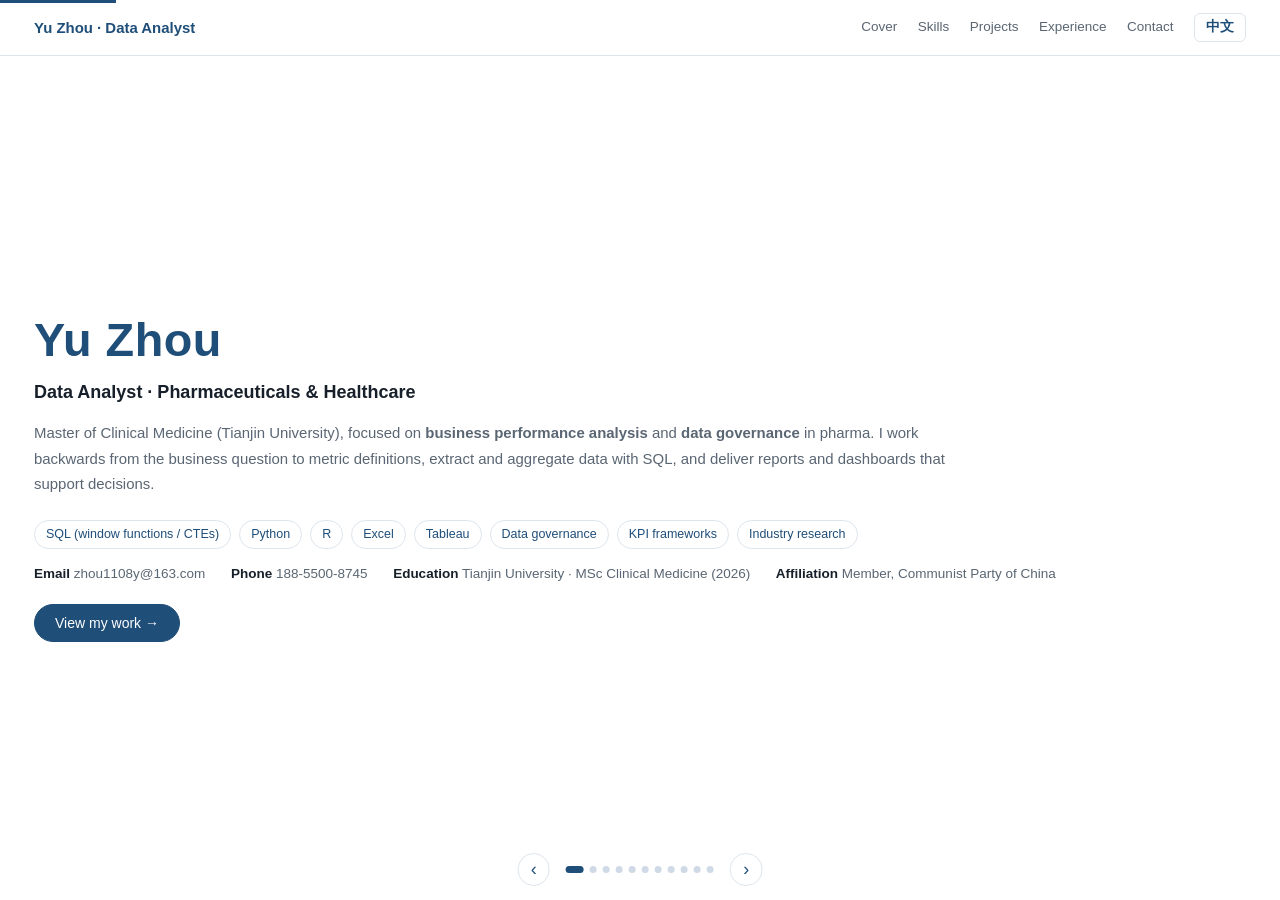
==== en.html @ c06bf833 "Add bilingual data analysis portfolio (deck layout)" ====
<!DOCTYPE html>
<html lang="en">
<head>
<meta charset="utf-8">
<meta name="viewport" content="width=device-width,initial-scale=1">
<title>Yu Zhou · Data Analysis Portfolio</title>
<link rel="alternate" hreflang="zh-CN" href="index.html">
<link rel="alternate" hreflang="en" href="en.html">
<link rel="stylesheet" href="assets/style.css">
</head>
<body>
<nav class="nav"><div class="wrap">
  <span class="nav-name">Yu Zhou · Data Analyst</span>
  <div class="nav-links">
    <a data-go="cover">Cover</a>
    <a data-go="skills">Skills</a>
    <a data-go="projects">Projects</a>
    <a data-go="more">Experience</a>
    <a data-go="contact">Contact</a>
    <a class="lang" href="index.html" title="切换到中文">中文</a>
  </div>
</div></nav>

<main class="deck" id="deck">

  <section class="slide active" id="cover"><div class="inner cover-inner">
    <h1>Yu Zhou</h1>
    <p class="role">Data Analyst · Pharmaceuticals & Healthcare</p>
    <p class="lead">Master of Clinical Medicine (Tianjin University), focused on <b>business performance analysis</b> and <b>data governance</b> in pharma. I work backwards from the business question to metric definitions, extract and aggregate data with SQL, and deliver reports and dashboards that support decisions.</p>
    <div class="tags">
      <span class="tag">SQL (window functions / CTEs)</span>
      <span class="tag">Python</span>
      <span class="tag">R</span>
      <span class="tag">Excel</span>
      <span class="tag">Tableau</span>
      <span class="tag">Data governance</span>
      <span class="tag">KPI frameworks</span>
      <span class="tag">Industry research</span>
    </div>
    <div class="meta">
      <span><b>Email</b> zhou1108y@163.com</span>
      <span><b>Phone</b> 188-5500-8745</span>
      <span><b>Education</b> Tianjin University · MSc Clinical Medicine (2026)</span>
      <span><b>Affiliation</b> Member, Communist Party of China</span>
    </div>
    <button class="cta" data-go="skills">View my work →</button>
  </div></section>

  <section class="slide" id="skills"><div class="inner">
    <h2>Skills & at a glance</h2>
    <p class="sub">Organised as: can handle the data → can get the metrics right → can explain the business</p>
    <div class="kpis">
      <div class="kpi"><div class="num">2<small></small></div><div class="lbl">End-to-end industry projects</div></div>
      <div class="kpi"><div class="num">60<small></small></div><div class="lbl">Company-year records</div></div>
      <div class="kpi"><div class="num">16<small></small></div><div class="lbl">SQL query types</div></div>
      <div class="kpi"><div class="num">16<small></small></div><div class="lbl">Vector charts</div></div>
    </div>
    <div class="grid2">
      <div class="card"><h4>Data Processing & Governance</h4><p>Data dictionary and metric definitions, multi-source integration, cleansing and validation, outlier and missing-value handling, cross-source reconciliation, audit trails.</p></div>
      <div class="card"><h4>Tools & Languages</h4><p>SQL (joins, aggregation, window functions, CTEs), Python, R, Excel (pivot tables, functions, charts), Tableau, SPSS.</p></div>
      <div class="card"><h4>Statistics & Modelling</h4><p>Descriptive statistics, hypothesis testing, logistic and Cox regression, survival analysis, risk stratification; machine learning (Lasso, XGBoost) and model evaluation (AUC, F1, Brier, C-index, NRI).</p></div>
      <div class="card"><h4>Business Analysis</h4><p>KPI framework design, trend / structural / benchmarking / attribution analysis, industry research, report and dashboard delivery.</p></div>
    </div>
  </div></section>

  <section class="slide" id="projects"><div class="inner">
    <h2>Projects</h2>
    <p class="sub">Click a card to open the project (use ← → or arrow keys to navigate)</p>
    <div class="pcard-grid">
      <article class="pcard" data-go="p1">
        <div class="pcard-top"><h3>Business Performance Analysis & Benchmarking of Pharmaceutical Distributors</h3><span class="period">2026 · 5 A-share distributors · FY2020–FY2025</span></div>
        <p class="desc">The industry has entered low growth — is that growth still profitable, and where do company differences come from?</p>
        <ul class="clean">
        <li>30 financial + 143 segment records; cross-source check traced one restatement (2.2% revenue gap)</li>
        <li>Four-dimension metric framework; 8 SQL query types covering trend, structure, benchmarking and attribution</li>
        <li>Correlation of 0.872 confirms that business mix sets the gross-margin ceiling</li>
        </ul>
        <div class="pcard-foot"><span class="tools">SQL · Excel · Python</span><span class="go">Open project →</span></div>
      </article>
      <article class="pcard" data-go="p2">
        <div class="pcard-top"><h3>Expansion Quality & Working-Capital Efficiency of Pharmacy Chains</h3><span class="period">2026 · 5 A-share pharmacy chains · FY2020–FY2025</span></div>
        <p class="desc">Chains expanded through M&A, accumulating goodwill and working-capital pressure — how good is that expansion?</p>
        <ul class="clean">
        <li>35 records including goodwill; all reconciled against a second data source</li>
        <li>8 SQL query types plus four Tableau views forming an operations dashboard</li>
        <li>4 of 5 chains grew revenue without profit; goodwill-to-equity up to 90.57%</li>
        </ul>
        <div class="pcard-foot"><span class="tools">SQL · Tableau</span><span class="go">Open project →</span></div>
      </article>
    </div>
  </div></section>

  <section class="slide" id="p1"><div class="inner">
    <div class="crumb"><span class="badge">Project 1</span><button class="back" data-go="projects">← Back to projects</button></div>
    <h2>Business Performance Analysis & Benchmarking of Pharmaceutical Distributors</h2>
    <p class="period-line">2025–2026 · 5 A-share pharmaceutical distributors · FY2020–FY2025</p>
    <p class="desc">Pharmaceutical distribution has entered a low-growth phase. The project answers two questions: is growth still profitable, and where do the differences between companies come from?</p>
    <div class="two-col">
      <ul class="clean">
        <li><b>Data governance</b>Collected 30 financial and 143 segment records across 5 companies; built a data dictionary to align currency, units and the attributable-profit basis. Cross-source validation flagged one restatement (2.2% revenue gap); traced it to the annual report and applied the comparable basis with an audit trail.</li>
        <li><b>Metric framework</b>Designed a four-dimension framework (growth, profitability, operating efficiency, business mix) and wrote 8 types of SQL analysis using window functions and CTEs.</li>
        <li><b>Analysis</b>Covered trend, structural, peer-benchmarking and attribution analysis, benchmarked against Ministry of Commerce and National Bureau of Statistics industry data.</li>
        <li><b>Delivery</b>7-page analysis report, Excel dashboard (8 native charts, 8 KPI cards) and a 2-page portfolio summary.</li>
      </ul>
      <figure class="hero-fig"><img src="assets/charts/en/p1-fig02.svg" alt="Sample vs industry growth (%)" loading="lazy"><figcaption>Sample vs industry growth (%)<span class="note">Outperformed the industry by 3.0–7.0pp</span></figcaption></figure>
    </div>
    <div class="dl">
        <a href="assets/data/p1_cleaned_data.csv" download>Cleaned dataset (CSV)</a>
        <a href="assets/data/p1_sql_analysis.sql" download>SQL analysis script</a>
    </div>
  </div></section>

  <section class="slide" id="p1-findings"><div class="inner">
    <div class="crumb"><span class="badge">Project 1</span><button class="back" data-go="projects">← Back to projects</button></div>
    <h2>Key findings · Business Performance Analysis & Benchmarking of Pharmaceutical Distributors</h2>
    <div class="two-col">
      <ul class="findings">
        <li><b>Growth without profitability</b>: revenue rose from RMB 404.0bn to 600.8bn (CAGR 8.26%) while net profit CAGR was only 0.97% and gross margin fell 2.46pp.</li>
        <li><b>Cost control was the only offset</b>: the operating expense ratio fell from 7.64% to 6.00%, so profit divergence came from the expense side, not revenue.</li>
        <li><b>Business mix sets the gross-margin ceiling</b>: wholesale 5.8%–7.5% ＜ retail 13%–16% ＜ manufacturing 19%–57%; correlation with high-margin revenue share reached <b>0.872</b>.</li>
        <li><b>Leaders kept outperforming</b>: sample growth exceeded the industry by 3.0–7.0 percentage points for four straight years; CR3 rose from 86.13% to 87.78%.</li>
      </ul>
      <figure class="hero-fig"><img src="assets/charts/en/p1-fig02.svg" alt="Sample vs industry growth (%)" loading="lazy"><figcaption>Sample vs industry growth (%)<span class="note">Outperformed the industry by 3.0–7.0pp</span></figcaption></figure>
    </div>
  </div></section>

  <section class="slide" id="p1-charts"><div class="inner">
    <div class="crumb"><span class="badge">Project 1</span><button class="back" data-go="projects">← Back to projects</button></div>
    <h2>Charts (10 · vector graphics) — click any chart to enlarge</h2>
    <div class="gallery g5">
      <figure class="g-item"><img src="assets/charts/en/p1-fig01.svg" alt="Aggregate revenue (RMB bn)" loading="lazy"><span>Aggregate revenue (RMB bn)</span></figure>
      <figure class="g-item"><img src="assets/charts/en/p1-fig02.svg" alt="Sample vs industry growth (%)" loading="lazy"><span>Sample vs industry growth (%)</span></figure>
      <figure class="g-item"><img src="assets/charts/en/p1-fig03.svg" alt="Gross / net margin & opex ratio (%)" loading="lazy"><span>Gross / net margin & opex ratio (%)</span></figure>
      <figure class="g-item"><img src="assets/charts/en/p1-fig04.svg" alt="Revenue share & CR3 (%)" loading="lazy"><span>Revenue share & CR3 (%)</span></figure>
      <figure class="g-item"><img src="assets/charts/en/p1-fig05.svg" alt="Revenue trend by company" loading="lazy"><span>Revenue trend by company</span></figure>
      <figure class="g-item"><img src="assets/charts/en/p1-fig06.svg" alt="FY2025 profitability benchmarking" loading="lazy"><span>FY2025 profitability benchmarking</span></figure>
      <figure class="g-item"><img src="assets/charts/en/p1-fig07.svg" alt="FY2025 operating efficiency (days)" loading="lazy"><span>FY2025 operating efficiency (days)</span></figure>
      <figure class="g-item"><img src="assets/charts/en/p1-fig08.svg" alt="FY2025 business mix (% of revenue)" loading="lazy"><span>FY2025 business mix (% of revenue)</span></figure>
      <figure class="g-item"><img src="assets/charts/en/p1-fig09.svg" alt="Attribution of net margin change (pp)" loading="lazy"><span>Attribution of net margin change (pp)</span></figure>
      <figure class="g-item"><img src="assets/charts/en/p1-fig10.svg" alt="High-margin share vs gross margin" loading="lazy"><span>High-margin share vs gross margin</span></figure>
    </div>
  </div></section>

  <section class="slide" id="p2"><div class="inner">
    <div class="crumb"><span class="badge">Project 2</span><button class="back" data-go="projects">← Back to projects</button></div>
    <h2>Expansion Quality & Working-Capital Efficiency of Pharmacy Chains</h2>
    <p class="period-line">2025–2026 · 5 A-share pharmacy chains · FY2020–FY2025</p>
    <p class="desc">Pharmacy chains expanded rapidly through M&A, accumulating goodwill and working-capital pressure. SQL builds the metrics, Tableau visualises them.</p>
    <div class="two-col">
      <ul class="clean">
        <li><b>Data governance</b>Collected 35 financial records including goodwill; aligned units and definitions, then validated. All 35 records reconciled against a second data source with no discrepancies.</li>
        <li><b>SQL analysis</b>Dimension + fact tables with a metric view; 8 query types using window functions (LAG, RANK, MAX OVER) and CTEs, covering growth quality, M&A risk, working-capital efficiency and a composite risk score.</li>
        <li><b>Tableau</b>Built four views — growth vs profitability divergence, goodwill risk, working-capital efficiency and expense structure — into an interactive dashboard.</li>
      </ul>
      <figure class="hero-fig"><img src="assets/charts/en/p2-fig03.svg" alt="Revenue CAGR vs net profit CAGR (%)" loading="lazy"><figcaption>Revenue CAGR vs net profit CAGR (%)<span class="note">4 of 5 chains grew revenue without profit</span></figcaption></figure>
    </div>
    <div class="dl">
        <a href="assets/data/p2_cleaned_data.csv" download>Cleaned dataset (CSV)</a>
        <a href="assets/data/p2_sql_analysis.sql" download>SQL analysis script</a>
        <a href="assets/data/p2_tableau_build_guide.md" download>Tableau build guide</a>
    </div>
  </div></section>

  <section class="slide" id="p2-findings"><div class="inner">
    <div class="crumb"><span class="badge">Project 2</span><button class="back" data-go="projects">← Back to projects</button></div>
    <h2>Key findings · Expansion Quality & Working-Capital Efficiency of Pharmacy Chains</h2>
    <div class="two-col">
      <ul class="findings">
        <li><b>Expansion diverged from profitability</b>: 4 of 5 chains grew revenue without profit (Yixintang −19.75%, Jianzhijia −10.03%, Laobaixing −9.26%).</li>
        <li><b>Goodwill risk varied widely</b>: goodwill-to-equity ranged from 26.85% (Yixintang) to <b>90.57% (Jianzhijia)</b> and 85.89% (Laobaixing).</li>
        <li><b>Working capital was heavy</b>: inventory plus receivable days totalled 99–196 days in FY2025, highest at Jianzhijia (195.6 days).</li>
        <li><b>Yifeng Pharmacy was the only chain to grow both revenue and profit</b>: revenue CAGR 13.20%, net profit CAGR 16.92%, net margin 6.87%, ROE 15.01%.</li>
        <li><b>Growth decelerated sharply</b>: sample growth fell from 27.59% in 2022 to 0.23% in 2025.</li>
      </ul>
      <figure class="hero-fig"><img src="assets/charts/en/p2-fig03.svg" alt="Revenue CAGR vs net profit CAGR (%)" loading="lazy"><figcaption>Revenue CAGR vs net profit CAGR (%)<span class="note">4 of 5 chains grew revenue without profit</span></figcaption></figure>
    </div>
  </div></section>

  <section class="slide" id="p2-charts"><div class="inner">
    <div class="crumb"><span class="badge">Project 2</span><button class="back" data-go="projects">← Back to projects</button></div>
    <h2>Charts (6 · vector graphics) — click any chart to enlarge</h2>
    <div class="gallery g3">
      <figure class="g-item"><img src="assets/charts/en/p2-fig01.svg" alt="Aggregate revenue (RMB bn)" loading="lazy"><span>Aggregate revenue (RMB bn)</span></figure>
      <figure class="g-item"><img src="assets/charts/en/p2-fig02.svg" alt="Sample revenue growth (%)" loading="lazy"><span>Sample revenue growth (%)</span></figure>
      <figure class="g-item"><img src="assets/charts/en/p2-fig03.svg" alt="Revenue CAGR vs net profit CAGR (%)" loading="lazy"><span>Revenue CAGR vs net profit CAGR (%)</span></figure>
      <figure class="g-item"><img src="assets/charts/en/p2-fig04.svg" alt="Goodwill to equity (%)" loading="lazy"><span>Goodwill to equity (%)</span></figure>
      <figure class="g-item"><img src="assets/charts/en/p2-fig05.svg" alt="Working-capital days" loading="lazy"><span>Working-capital days</span></figure>
      <figure class="g-item"><img src="assets/charts/en/p2-fig06.svg" alt="Gross margin / SG&A / net margin (%)" loading="lazy"><span>Gross margin / SG&A / net margin (%)</span></figure>
    </div>
  </div></section>

  <section class="slide" id="more"><div class="inner">
    <h2>Other Experience</h2>
    <p class="sub">Data governance and modelling in clinical settings, complementing the industry projects</p>
    <div class="grid2">
      <div class="card"><h4>Multimodal Clinical Data Governance</h4><p>Standardised collection definitions and field specifications across demographics, laboratory and imaging data; built a standardised, reusable database; collected 2,000+ patient records and maintained 1,500+ follow-up records.</p></div>
      <div class="card"><h4>Disease Risk Prediction & Visualisation</h4><p>Integrated 840 multi-source records; used Lasso-logistic regression for feature selection and compared four models; selected XGBoost (AUC 0.854) and built an online prediction system with R Shiny.</p></div>
      <div class="card"><h4>Cohort-Based Risk Warning Analysis</h4><p>Processed 1,688 multi-source records and built an analysis ledger; constructed an insulin-resistance metric and applied Cox regression and survival analysis for risk stratification; C-index improved from 0.611 to 0.646 with an NRI of 18.4%.</p></div>
      <div class="card"><h4>Small-Diameter Vascular Graft Development (Project Lead)</h4><p>Led the research team through project application, feasibility analysis and technical proposals; coordinated task allocation and R&D progress; consolidated data and wrote the closing report.</p></div>
    </div>
  </div></section>

  <section class="slide" id="contact"><div class="inner contact-inner">
    <h2>Contact</h2>
    <p class="sub">Happy to discuss data analysis roles and share the data-sourcing and governance details</p>
    <p class="contact-line">Email: <a href="mailto:zhou1108y@163.com">zhou1108y@163.com</a>　|　Phone: 188-5500-8745</p>
    <div class="dl dl-center"><a href="assets/resume_yu_zhou.pdf" download>Download resume (PDF)</a></div>
    <p class="src">Sources: public annual reports (Sina Finance API, reconciled against Eastmoney), Eastmoney segment data, Ministry of Commerce Statistical Analysis Report on the Pharmaceutical Distribution Industry, National Bureau of Statistics. Industry data through FY2024.</p>
  </div></section>

</main>

<div class="ctrl">
  <button id="prev" aria-label="prev">‹</button>
  <div class="dots" id="dots"></div>
  <button id="next" aria-label="next">›</button>
</div>
<div class="progress"><div id="bar"></div></div>

<div id="lightbox"><img src="" alt=""><div class="cap"></div></div>

<script>
(function(){
  var slides = Array.prototype.slice.call(document.querySelectorAll('.slide'));
  var idx = 0, dots = document.getElementById('dots'), bar = document.getElementById('bar');
  slides.forEach(function(s, i){
    var b = document.createElement('button');
    b.className = 'dot'; b.setAttribute('aria-label', s.id);
    b.addEventListener('click', function(){ go(i); });
    dots.appendChild(b);
  });
  var dotEls = Array.prototype.slice.call(dots.children);
  function go(n){
    n = Math.max(0, Math.min(slides.length - 1, n));
    slides[idx].classList.remove('active');
    idx = n;
    slides[idx].classList.add('active');
    dotEls.forEach(function(d, i){ d.classList.toggle('on', i === idx); });
    bar.style.width = ((idx + 1) / slides.length * 100) + '%';
    if (history.replaceState) history.replaceState(null, '', '#' + slides[idx].id);
  }
  document.getElementById('prev').addEventListener('click', function(){ go(idx - 1); });
  document.getElementById('next').addEventListener('click', function(){ go(idx + 1); });
  document.addEventListener('keydown', function(e){
    if (e.key === 'ArrowRight' || e.key === 'PageDown' || e.key === ' ') { e.preventDefault(); go(idx + 1); }
    if (e.key === 'ArrowLeft' || e.key === 'PageUp') { e.preventDefault(); go(idx - 1); }
    if (e.key === 'Home') go(0);
    if (e.key === 'End') go(slides.length - 1);
    if (e.key === 'Escape') document.getElementById('lightbox').classList.remove('open');
  });
  document.querySelectorAll('[data-go]').forEach(function(el){
    el.addEventListener('click', function(){
      var id = el.getAttribute('data-go');
      var k = slides.map(function(s){ return s.id; }).indexOf(id);
      if (k >= 0) go(k);
    });
  });
  var lb = document.getElementById('lightbox'), lbImg = lb.querySelector('img'), lbCap = lb.querySelector('.cap');
  document.querySelectorAll('.g-item img, .hero-fig img').forEach(function(img){
    img.addEventListener('click', function(){
      lbImg.src = img.src;
      var cap = img.parentElement.querySelector('span, figcaption');
      lbCap.textContent = cap ? cap.textContent : '';
      lb.classList.add('open');
    });
  });
  lb.addEventListener('click', function(){ lb.classList.remove('open'); });
  function fromHash(){ return slides.map(function(s){ return s.id; }).indexOf((location.hash || '').replace('#','')); }
  // 支持深链：直接打开 #p2 / #contact 也能定位
  var start = fromHash();
  go(start > 0 ? start : 0);
  // hash 变化时（含页面内切换、手工改地址栏、浏览器前进后退）同步翻页
  window.addEventListener('hashchange', function(){
    var k = fromHash();
    if (k >= 0 && k !== idx) go(k);
  });
  window.addEventListener('popstate', function(){
    var k = fromHash();
    if (k >= 0 && k !== idx) go(k);
  });
})();
</script>
</body>
</html>
---- assets/style.css ----
/* ===== 整页翻页式作品集 ===== */
:root{
  --ink:#17202A; --muted:#5A6673; --accent:#1F4E79; --accent2:#2E75B6;
  --line:#DCE4EC; --soft:#F5F8FB; --radius:10px; --navh:56px;
  --pad:clamp(18px,3.2vh,40px);
}
*{box-sizing:border-box}
html,body{height:100%;margin:0;overflow:hidden}
body{background:#fff;color:var(--ink);
  font-family:-apple-system,BlinkMacSystemFont,"Segoe UI","Microsoft YaHei","PingFang SC","Hiragino Sans GB",sans-serif;
  font-size:clamp(12.5px,1.66vh,15px);line-height:1.7;-webkit-font-smoothing:antialiased}
a{color:var(--accent);text-decoration:none}
a:hover{text-decoration:underline}
button{font-family:inherit}

/* 顶栏 */
.nav{position:fixed;top:0;left:0;right:0;height:var(--navh);z-index:60;
  background:rgba(255,255,255,.95);backdrop-filter:saturate(180%) blur(10px);border-bottom:1px solid var(--line)}
.nav .wrap{max-width:1320px;margin:0 auto;padding:0 clamp(16px,3vw,34px);height:100%;
  display:flex;align-items:center;justify-content:space-between}
.nav-name{font-weight:700;color:var(--accent)}
.nav-links{display:flex;align-items:center;gap:clamp(10px,1.6vw,22px);font-size:clamp(12px,1.5vh,14px)}
.nav-links a{color:var(--muted);cursor:pointer}
.nav-links a:hover{color:var(--accent)}
.nav-links a.lang{border:1px solid var(--line);border-radius:6px;padding:3px 11px;color:var(--accent);font-weight:600;line-height:1.5}
.nav-links a.lang:hover{border-color:var(--accent);background:var(--soft);text-decoration:none}

/* 舞台 */
.deck{position:fixed;top:var(--navh);left:0;right:0;bottom:0}
.slide{position:absolute;inset:0;opacity:0;pointer-events:none;transform:translateX(26px);
  transition:opacity .32s ease,transform .32s ease}
.slide.active{opacity:1;pointer-events:auto;transform:none}
.inner{height:100%;max-width:1320px;margin:0 auto;padding:var(--pad) clamp(16px,3vw,34px);
  display:flex;flex-direction:column;min-height:0}
@media (max-height:640px){.inner{overflow-y:auto}}

/* 文字层级 */
h1{margin:0 0 .2em;font-size:clamp(30px,5.2vh,50px);line-height:1.15;color:var(--accent);letter-spacing:.01em}
h2{margin:0 0 .3em;font-size:clamp(17px,2.5vh,25px);line-height:1.3;color:var(--accent)}
h3{margin:0;font-size:clamp(14px,1.9vh,17px)}
h4{margin:0 0 .35em;font-size:clamp(13px,1.7vh,15px);color:var(--accent)}
p{margin:0 0 .6em}
.role{font-weight:600;font-size:clamp(14px,2vh,18px);margin:0 0 .7em}
.lead{color:var(--muted);max-width:880px}
.sub{color:var(--muted);margin:0 0 clamp(10px,1.8vh,20px)}
.desc{color:var(--muted)}
.period,.period-line{color:var(--muted);font-size:clamp(11.5px,1.5vh,13px)}
.period-line{margin:-.3em 0 .7em}
.tags{display:flex;flex-wrap:wrap;gap:8px;margin:clamp(8px,1.6vh,18px) 0}
.tag{font-size:clamp(11px,1.4vh,12.5px);padding:3px 11px;border:1px solid var(--line);border-radius:999px;color:var(--accent);background:#fff}
.meta{display:flex;flex-wrap:wrap;gap:clamp(10px,2vw,26px);color:var(--muted);font-size:clamp(11.5px,1.5vh,13.5px)}
.meta b{color:var(--ink)}
.src{color:#8A8A8A;font-size:clamp(10.5px,1.35vh,12px);margin-top:auto}
.note{display:block;color:#8A8A8A;margin-top:2px}

/* 封面 */
.cover-inner{justify-content:center}
.cta{align-self:flex-start;margin-top:clamp(10px,2vh,22px);padding:10px 20px;border:1px solid var(--accent);
  border-radius:999px;background:var(--accent);color:#fff;font-size:clamp(12.5px,1.6vh,14px);cursor:pointer}
.cta:hover{background:var(--accent2);border-color:var(--accent2)}

/* KPI */
.kpis{display:grid;grid-template-columns:repeat(4,1fr);gap:clamp(8px,1.4vw,16px);margin-bottom:clamp(10px,2vh,22px)}
.kpi{background:var(--soft);border:1px solid var(--line);border-radius:var(--radius);padding:clamp(8px,1.6vh,16px);text-align:center}
.kpi .num{font-size:clamp(19px,3vh,27px);font-weight:700;color:var(--accent);line-height:1.15}
.kpi .num small{font-size:.55em;margin-left:1px}
.kpi .lbl{font-size:clamp(10.5px,1.4vh,12.5px);color:var(--muted)}

/* 卡片网格 */
.grid2{display:grid;grid-template-columns:1fr 1fr;gap:clamp(9px,1.5vw,16px);min-height:0;flex:1;align-content:start}
.card{background:#fff;border:1px solid var(--line);border-radius:var(--radius);padding:clamp(10px,1.7vh,17px)}
.card p{margin:0;color:var(--muted);font-size:clamp(11.5px,1.5vh,14px)}

/* 项目卡片 */
.pcard-grid{flex:1;min-height:0;display:grid;grid-template-columns:1fr 1fr;gap:clamp(12px,2vw,22px)}
.pcard{display:flex;flex-direction:column;background:#fff;border:1px solid var(--line);border-radius:12px;
  padding:clamp(14px,2.2vh,24px);cursor:pointer;transition:.2s;min-height:0}
.pcard:hover{border-color:var(--accent2);box-shadow:0 6px 20px rgba(31,78,121,.10);transform:translateY(-2px)}
.pcard .desc{margin:.5em 0 .6em;font-size:clamp(11.5px,1.5vh,14px)}
.pcard-foot{margin-top:auto;padding-top:clamp(8px,1.4vh,14px);border-top:1px solid var(--line);
  display:flex;justify-content:space-between;align-items:center;font-size:clamp(11px,1.4vh,13px)}
.pcard-foot .tools{color:var(--muted)}
.pcard-foot .go{color:var(--accent);font-weight:600}

/* 项目详情 */
.crumb{display:flex;align-items:center;gap:12px;margin-bottom:.5em}
.badge{background:var(--soft);border:1px solid var(--line);border-radius:6px;padding:2px 9px;
  font-size:clamp(10.5px,1.4vh,12px);color:var(--accent);font-weight:600}
.back{margin-left:auto;border:1px solid var(--line);background:#fff;border-radius:6px;padding:4px 11px;
  font-size:clamp(10.5px,1.4vh,12.5px);color:var(--accent);cursor:pointer}
.back:hover{border-color:var(--accent2);background:var(--soft)}
.two-col{flex:1;min-height:0;display:grid;grid-template-columns:1.1fr .9fr;gap:clamp(12px,2vw,24px)}
.two-col>ul{overflow:auto;padding-left:18px;margin:0}
ul.clean{margin:0;padding-left:18px;font-size:clamp(11.5px,1.5vh,14px)}
ul.clean li{margin:.35em 0}
.findings{list-style:none;padding:0;margin:0}
.findings li{position:relative;padding:clamp(5px,1vh,10px) 0 clamp(5px,1vh,10px) 15px;
  border-bottom:1px dashed var(--line);font-size:clamp(11.5px,1.5vh,14.5px)}
.findings li:last-child{border-bottom:none}
.findings li:before{content:"";position:absolute;left:0;top:1.15em;width:6px;height:6px;border-radius:50%;background:var(--accent2)}
.findings b{color:var(--accent)}
.hero-fig{margin:0;display:flex;flex-direction:column;min-height:0;border:1px solid var(--line);
  border-radius:10px;overflow:hidden;background:#fff}
.hero-fig img{width:100%;flex:1;min-height:0;object-fit:contain;cursor:zoom-in;background:#fff}
.hero-fig figcaption{font-size:clamp(10.5px,1.4vh,12.5px);color:var(--muted);padding:7px 11px;border-top:1px solid var(--line)}
.dl{display:flex;flex-wrap:wrap;gap:9px;margin-top:clamp(8px,1.5vh,16px)}
.dl a{font-size:clamp(11px,1.4vh,13px);border:1px solid var(--line);border-radius:8px;
  padding:6px 12px;color:var(--accent);background:var(--soft)}
.dl a:hover{border-color:var(--accent2);text-decoration:none}
.dl-center{justify-content:center}

/* 图表画廊 */
.gallery{flex:1;min-height:0;display:grid;gap:clamp(7px,1vw,12px);margin-top:clamp(6px,1.2vh,14px)}
.gallery.g5{grid-template-columns:repeat(5,1fr);grid-template-rows:repeat(2,1fr)}
.gallery.g3{grid-template-columns:repeat(3,1fr);grid-template-rows:repeat(2,1fr)}
.g-item{display:flex;flex-direction:column;min-height:0;margin:0;background:#fff;
  border:1px solid var(--line);border-radius:8px;overflow:hidden;transition:.18s}
.g-item:hover{border-color:var(--accent2);box-shadow:0 4px 14px rgba(31,78,121,.10)}
.g-item img{width:100%;flex:1;min-height:0;object-fit:contain;cursor:zoom-in;display:block}
.g-item span{font-size:clamp(9.5px,1.25vh,11.5px);color:var(--muted);padding:3px 7px;
  border-top:1px solid var(--line);white-space:nowrap;overflow:hidden;text-overflow:ellipsis}

/* 联系页 */
.contact-inner{justify-content:center;align-items:flex-start}
.contact-line{font-size:clamp(13px,1.8vh,16px)}

/* 控制条 */
.ctrl{position:fixed;left:50%;transform:translateX(-50%);bottom:clamp(8px,1.6vh,16px);z-index:70;
  display:flex;align-items:center;gap:clamp(8px,1.4vw,16px)}
.ctrl button{width:clamp(28px,3.6vh,36px);height:clamp(28px,3.6vh,36px);border-radius:50%;
  border:1px solid var(--line);background:#fff;color:var(--accent);font-size:18px;line-height:1;
  cursor:pointer;display:flex;align-items:center;justify-content:center}
.ctrl button:hover{border-color:var(--accent2);background:var(--soft)}
.dots{display:flex;gap:6px;align-items:center}
.ctrl .dot{width:7px;height:7px;min-width:7px;border:none;border-radius:50%;background:#CFDAE6;
  cursor:pointer;padding:0;font-size:0;line-height:0}
.ctrl .dot.on{background:var(--accent);width:18px;min-width:18px;border-radius:4px}
@media (max-width:620px){
  .ctrl{gap:6px;bottom:10px}
  .dots{gap:4px}
  .ctrl .dot{width:6px;height:6px;min-width:6px}
  .ctrl .dot.on{width:14px;min-width:14px}
  .ctrl button{width:28px;height:28px;min-width:28px;font-size:16px}
}
.progress{position:fixed;top:0;left:0;right:0;height:3px;z-index:80}
#bar{height:100%;width:0;background:var(--accent);transition:width .3s}

/* 灯箱 */
#lightbox{position:fixed;inset:0;background:rgba(15,22,30,.92);display:none;align-items:center;
  justify-content:center;z-index:100;padding:26px}
#lightbox.open{display:flex}
#lightbox img{max-width:95vw;max-height:86vh;background:#fff;border-radius:8px}
#lightbox .cap{position:absolute;bottom:16px;left:0;right:0;text-align:center;color:#fff;font-size:13px}

/* 英文排版 */
html[lang="en"] .lead{max-width:920px}
html[lang="en"] .pcard h3{font-size:clamp(13.5px,1.75vh,16px)}
html[lang="en"] .findings li,html[lang="en"] ul.clean li{font-size:clamp(11px,1.42vh,13.5px)}

/* 窄屏 / 矮屏回退：允许页内滚动，避免内容被裁 */
@media (max-width:900px){
  .pcard-grid,.two-col,.grid2,.gallery.g5,.gallery.g3{grid-template-columns:1fr;grid-template-rows:none}
  .gallery{grid-template-columns:repeat(2,1fr);grid-template-rows:none}
  .inner{overflow-y:auto}
  .nav-links a[data-go]:not(.lang){display:none}
}
@media (max-height:620px){
  .gallery.g5{grid-template-columns:repeat(3,1fr);grid-template-rows:none}
  .inner{overflow-y:auto}
}
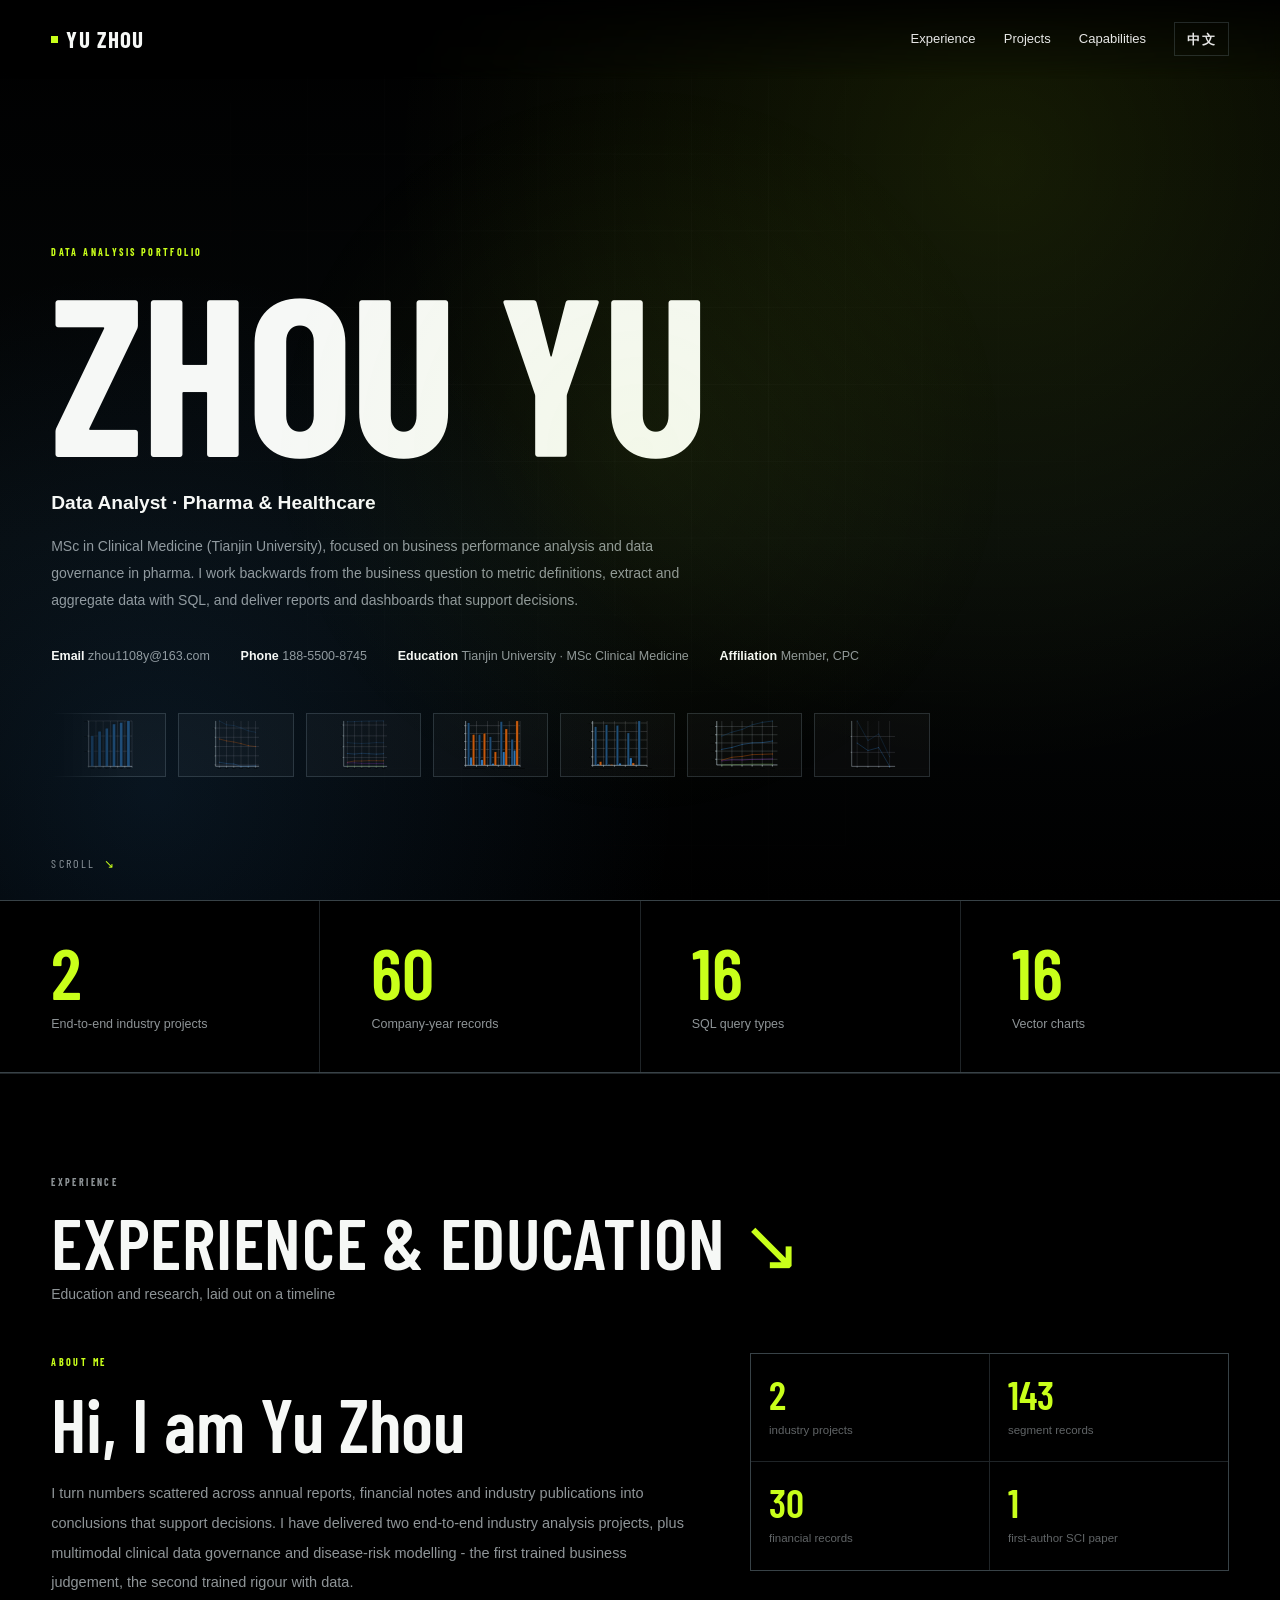
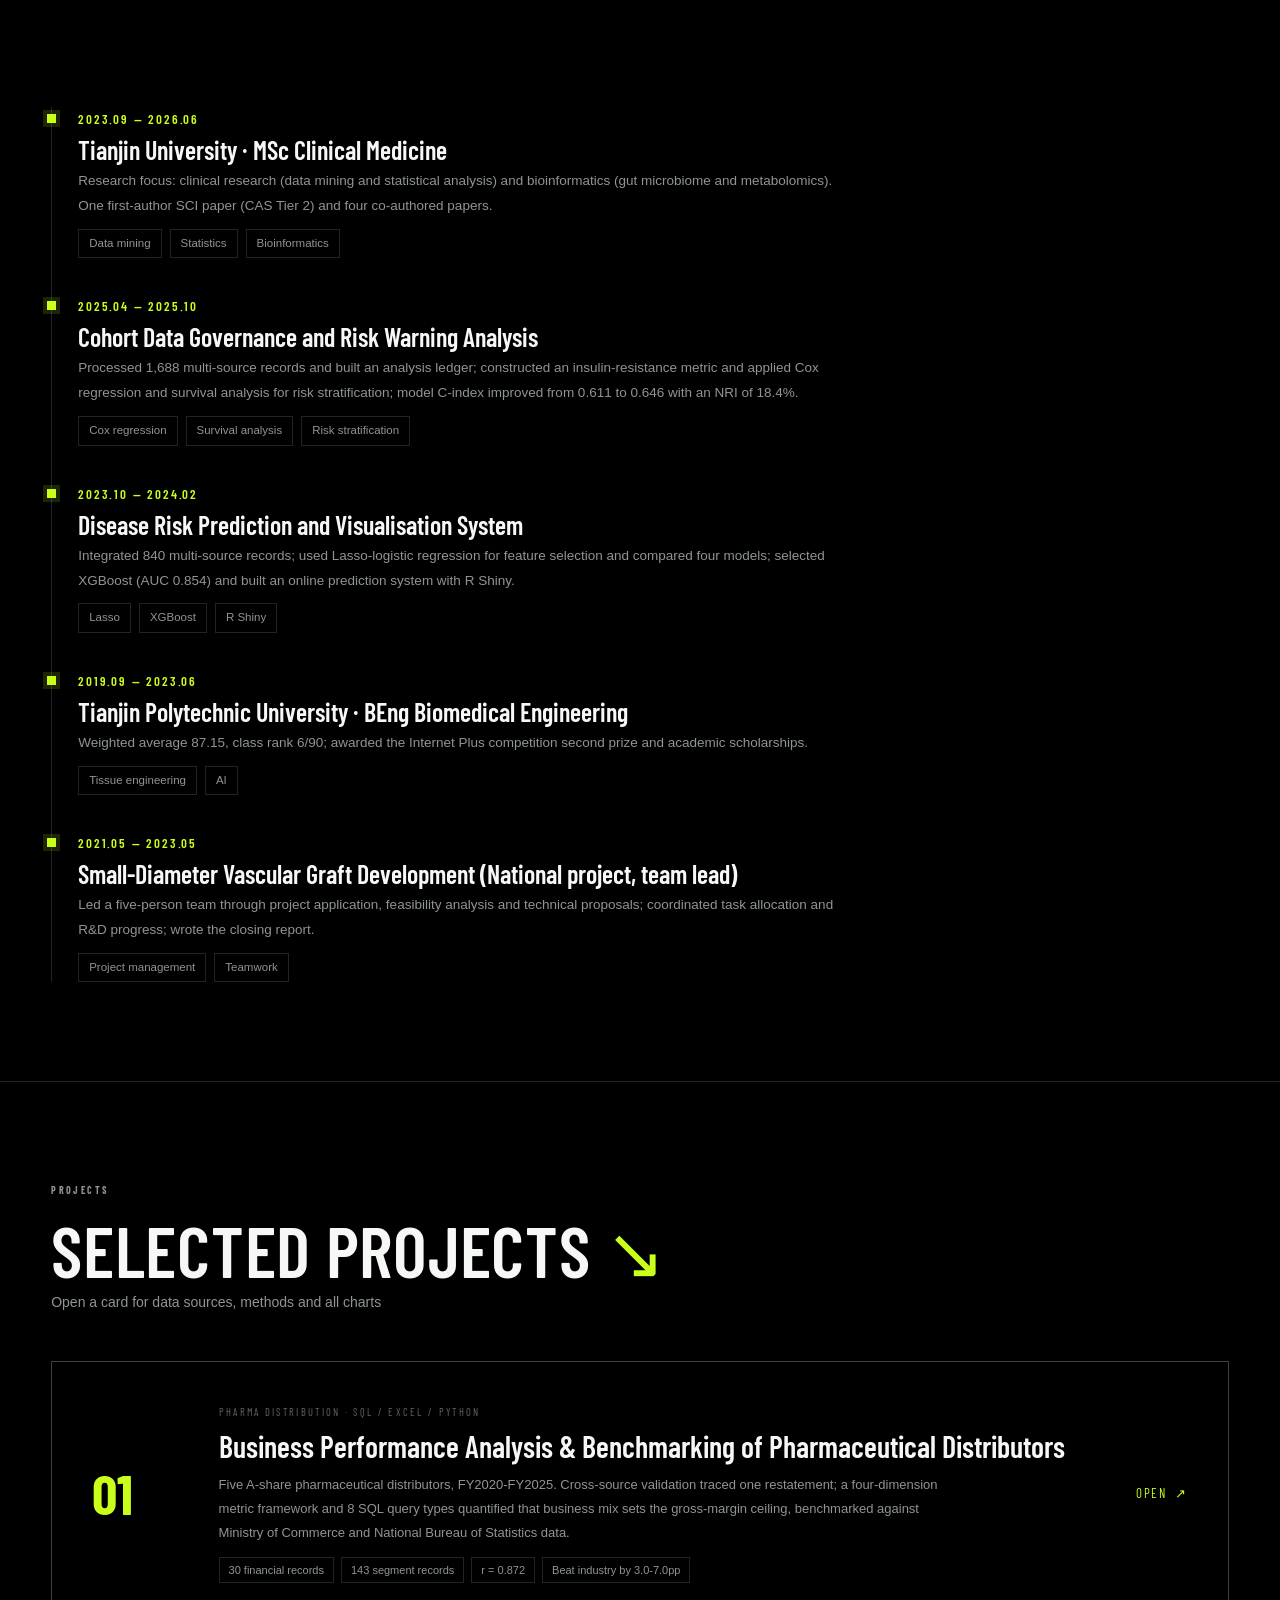
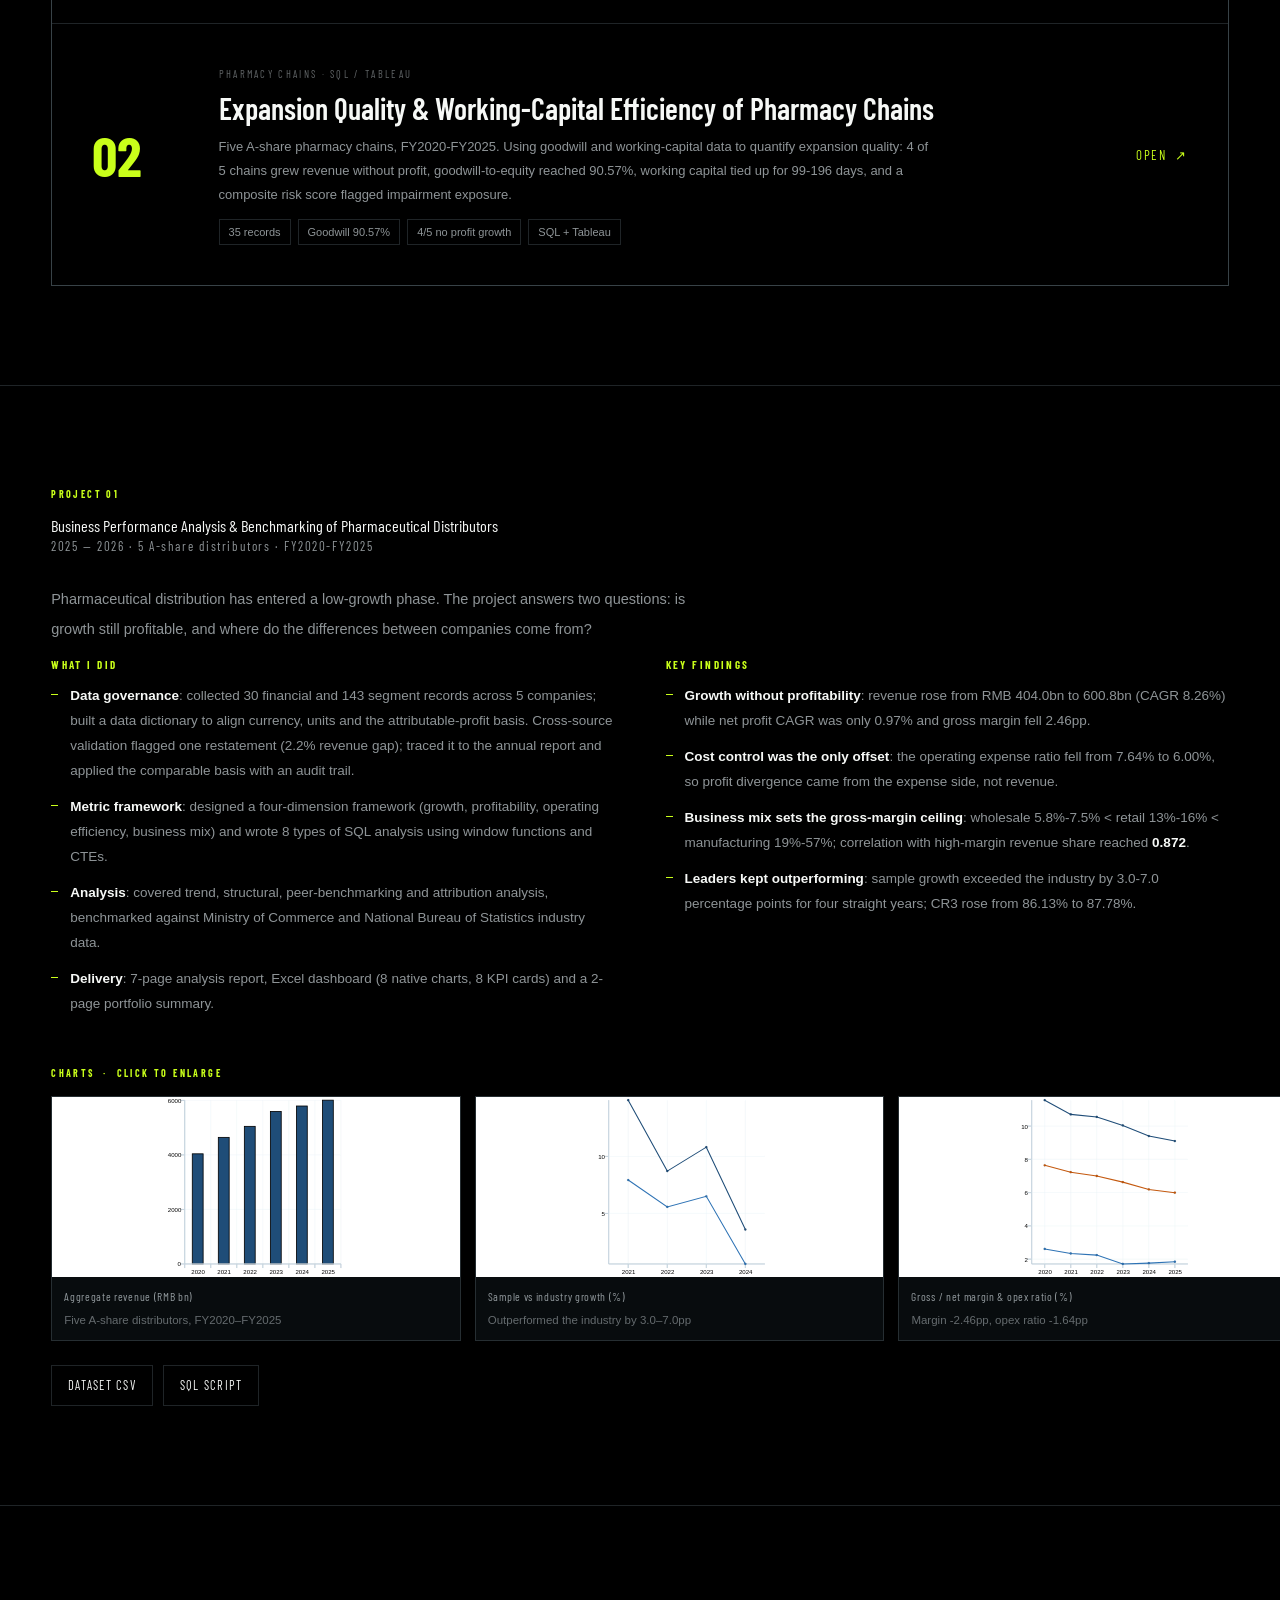
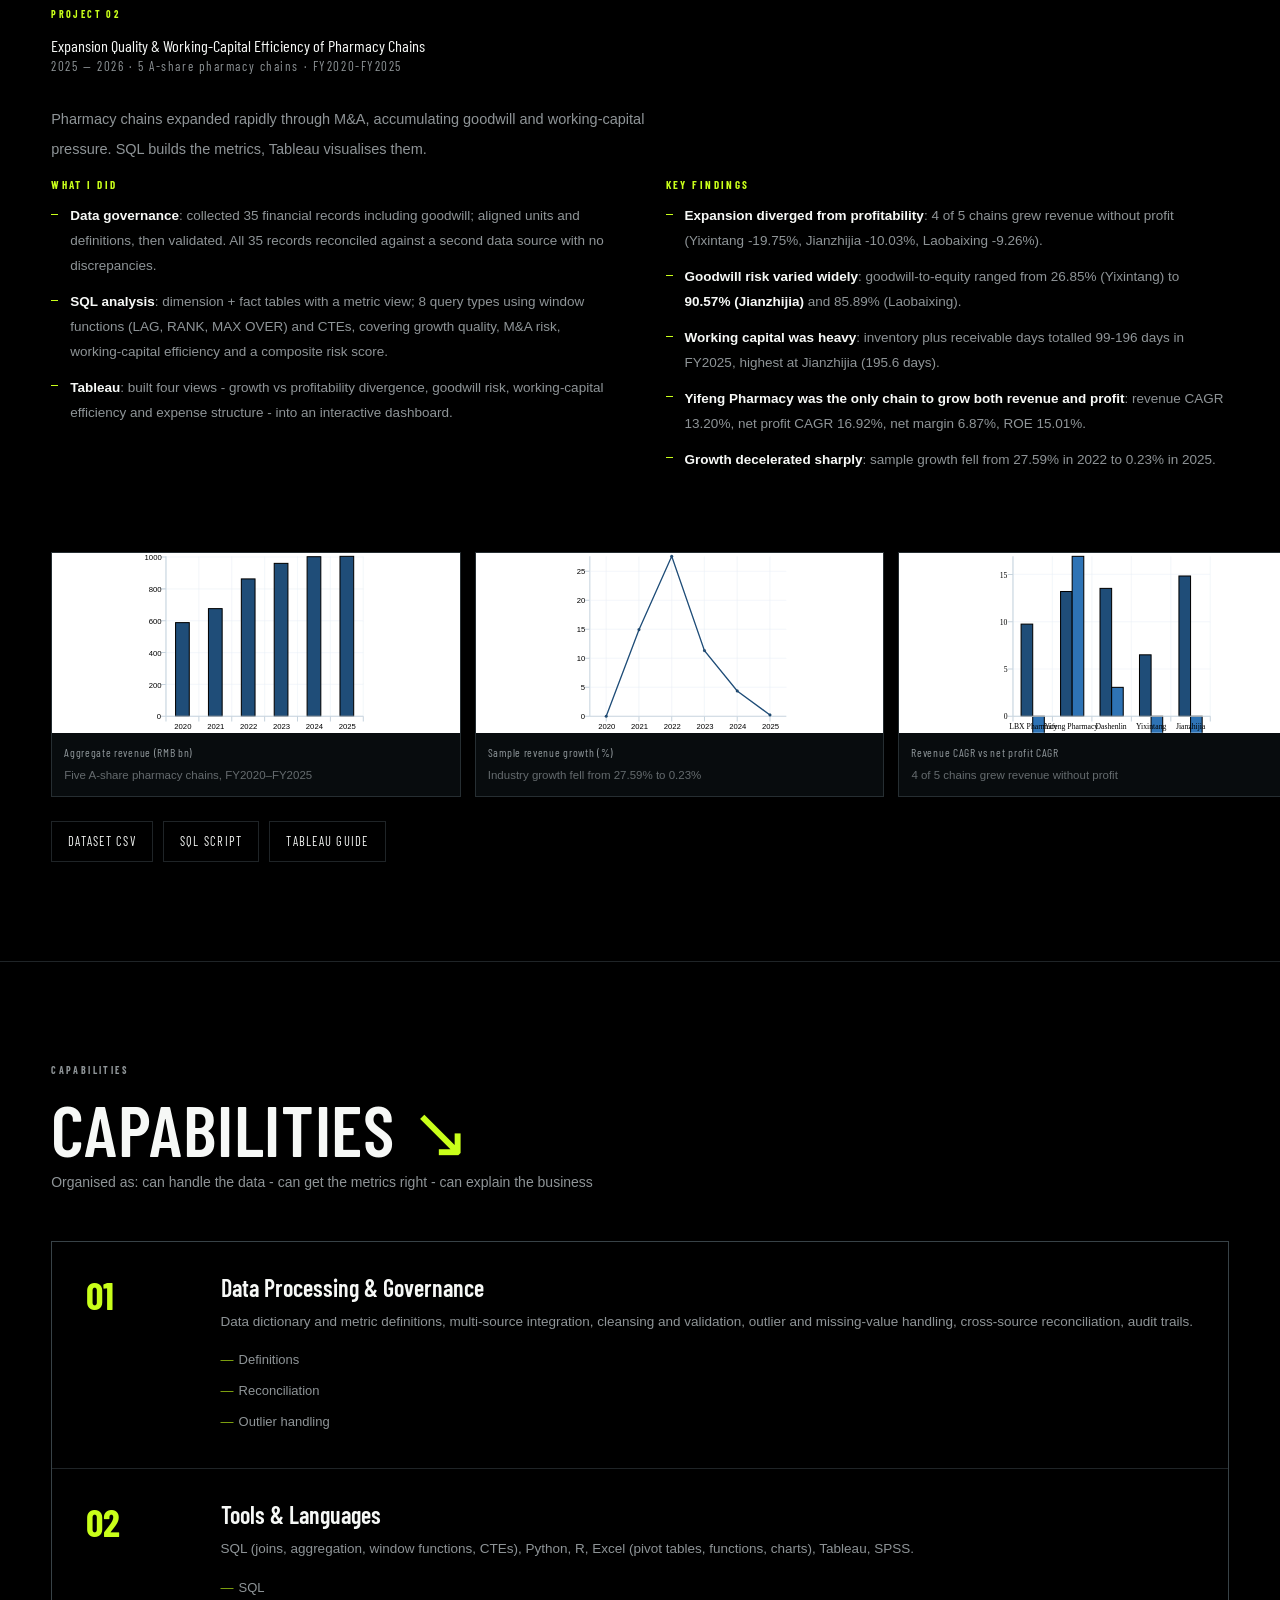
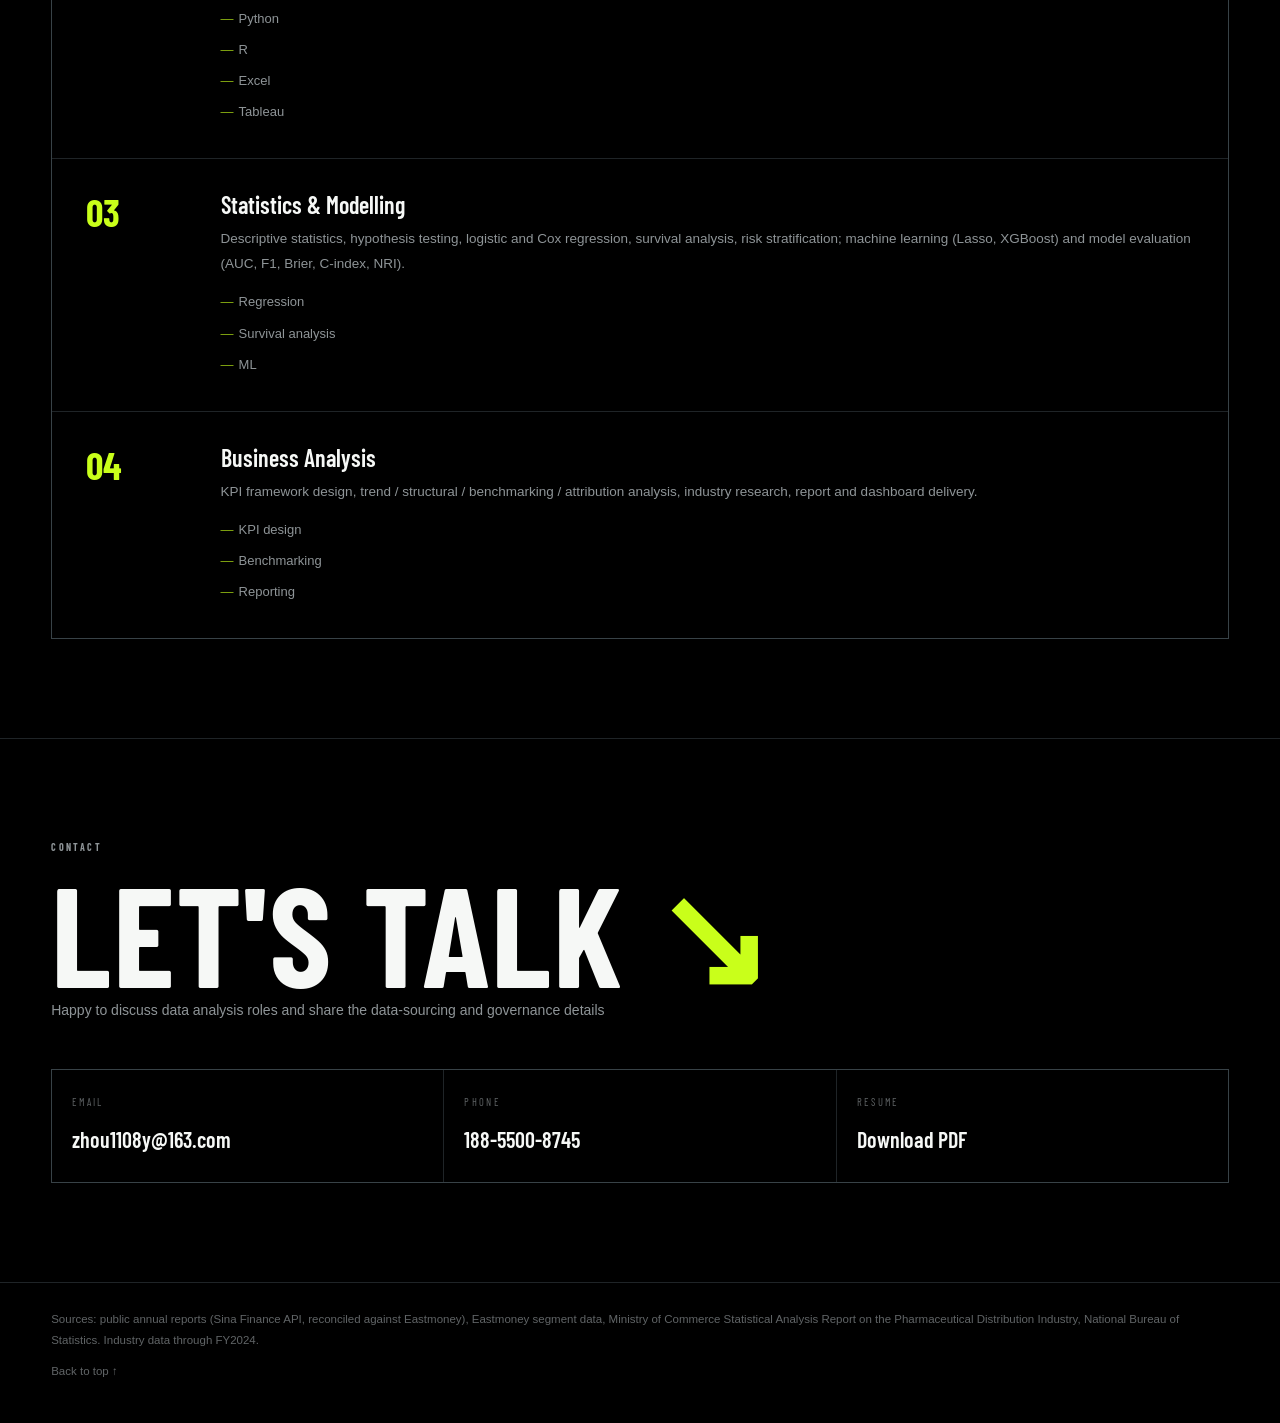
==== commit da6ad292: "Redesign portfolio: dark theme with acid-lime accent, DIN-style condensed type, numbered cards, hori" ====
--- a/en.html
+++ b/en.html
@@ -1,284 +1,296 @@
-<!DOCTYPE html>
-<html lang="en">
-<head>
-<meta charset="utf-8">
-<meta name="viewport" content="width=device-width,initial-scale=1">
-<title>Yu Zhou · Data Analysis Portfolio</title>
-<link rel="alternate" hreflang="zh-CN" href="index.html">
-<link rel="alternate" hreflang="en" href="en.html">
-<link rel="stylesheet" href="assets/style.css">
-</head>
-<body>
-<nav class="nav"><div class="wrap">
-  <span class="nav-name">Yu Zhou · Data Analyst</span>
-  <div class="nav-links">
-    <a data-go="cover">Cover</a>
-    <a data-go="skills">Skills</a>
-    <a data-go="projects">Projects</a>
-    <a data-go="more">Experience</a>
-    <a data-go="contact">Contact</a>
-    <a class="lang" href="index.html" title="切换到中文">中文</a>
-  </div>
-</div></nav>
-
-<main class="deck" id="deck">
-
-  <section class="slide active" id="cover"><div class="inner cover-inner">
-    <h1>Yu Zhou</h1>
-    <p class="role">Data Analyst · Pharmaceuticals & Healthcare</p>
-    <p class="lead">Master of Clinical Medicine (Tianjin University), focused on <b>business performance analysis</b> and <b>data governance</b> in pharma. I work backwards from the business question to metric definitions, extract and aggregate data with SQL, and deliver reports and dashboards that support decisions.</p>
-    <div class="tags">
-      <span class="tag">SQL (window functions / CTEs)</span>
-      <span class="tag">Python</span>
-      <span class="tag">R</span>
-      <span class="tag">Excel</span>
-      <span class="tag">Tableau</span>
-      <span class="tag">Data governance</span>
-      <span class="tag">KPI frameworks</span>
-      <span class="tag">Industry research</span>
-    </div>
-    <div class="meta">
-      <span><b>Email</b> zhou1108y@163.com</span>
-      <span><b>Phone</b> 188-5500-8745</span>
-      <span><b>Education</b> Tianjin University · MSc Clinical Medicine (2026)</span>
-      <span><b>Affiliation</b> Member, Communist Party of China</span>
-    </div>
-    <button class="cta" data-go="skills">View my work →</button>
-  </div></section>
-
-  <section class="slide" id="skills"><div class="inner">
-    <h2>Skills & at a glance</h2>
-    <p class="sub">Organised as: can handle the data → can get the metrics right → can explain the business</p>
-    <div class="kpis">
-      <div class="kpi"><div class="num">2<small></small></div><div class="lbl">End-to-end industry projects</div></div>
-      <div class="kpi"><div class="num">60<small></small></div><div class="lbl">Company-year records</div></div>
-      <div class="kpi"><div class="num">16<small></small></div><div class="lbl">SQL query types</div></div>
-      <div class="kpi"><div class="num">16<small></small></div><div class="lbl">Vector charts</div></div>
-    </div>
-    <div class="grid2">
-      <div class="card"><h4>Data Processing & Governance</h4><p>Data dictionary and metric definitions, multi-source integration, cleansing and validation, outlier and missing-value handling, cross-source reconciliation, audit trails.</p></div>
-      <div class="card"><h4>Tools & Languages</h4><p>SQL (joins, aggregation, window functions, CTEs), Python, R, Excel (pivot tables, functions, charts), Tableau, SPSS.</p></div>
-      <div class="card"><h4>Statistics & Modelling</h4><p>Descriptive statistics, hypothesis testing, logistic and Cox regression, survival analysis, risk stratification; machine learning (Lasso, XGBoost) and model evaluation (AUC, F1, Brier, C-index, NRI).</p></div>
-      <div class="card"><h4>Business Analysis</h4><p>KPI framework design, trend / structural / benchmarking / attribution analysis, industry research, report and dashboard delivery.</p></div>
-    </div>
-  </div></section>
-
-  <section class="slide" id="projects"><div class="inner">
-    <h2>Projects</h2>
-    <p class="sub">Click a card to open the project (use ← → or arrow keys to navigate)</p>
-    <div class="pcard-grid">
-      <article class="pcard" data-go="p1">
-        <div class="pcard-top"><h3>Business Performance Analysis & Benchmarking of Pharmaceutical Distributors</h3><span class="period">2026 · 5 A-share distributors · FY2020–FY2025</span></div>
-        <p class="desc">The industry has entered low growth — is that growth still profitable, and where do company differences come from?</p>
-        <ul class="clean">
-        <li>30 financial + 143 segment records; cross-source check traced one restatement (2.2% revenue gap)</li>
-        <li>Four-dimension metric framework; 8 SQL query types covering trend, structure, benchmarking and attribution</li>
-        <li>Correlation of 0.872 confirms that business mix sets the gross-margin ceiling</li>
-        </ul>
-        <div class="pcard-foot"><span class="tools">SQL · Excel · Python</span><span class="go">Open project →</span></div>
-      </article>
-      <article class="pcard" data-go="p2">
-        <div class="pcard-top"><h3>Expansion Quality & Working-Capital Efficiency of Pharmacy Chains</h3><span class="period">2026 · 5 A-share pharmacy chains · FY2020–FY2025</span></div>
-        <p class="desc">Chains expanded through M&A, accumulating goodwill and working-capital pressure — how good is that expansion?</p>
-        <ul class="clean">
-        <li>35 records including goodwill; all reconciled against a second data source</li>
-        <li>8 SQL query types plus four Tableau views forming an operations dashboard</li>
-        <li>4 of 5 chains grew revenue without profit; goodwill-to-equity up to 90.57%</li>
-        </ul>
-        <div class="pcard-foot"><span class="tools">SQL · Tableau</span><span class="go">Open project →</span></div>
-      </article>
-    </div>
-  </div></section>
-
-  <section class="slide" id="p1"><div class="inner">
-    <div class="crumb"><span class="badge">Project 1</span><button class="back" data-go="projects">← Back to projects</button></div>
-    <h2>Business Performance Analysis & Benchmarking of Pharmaceutical Distributors</h2>
-    <p class="period-line">2025–2026 · 5 A-share pharmaceutical distributors · FY2020–FY2025</p>
-    <p class="desc">Pharmaceutical distribution has entered a low-growth phase. The project answers two questions: is growth still profitable, and where do the differences between companies come from?</p>
-    <div class="two-col">
-      <ul class="clean">
-        <li><b>Data governance</b>Collected 30 financial and 143 segment records across 5 companies; built a data dictionary to align currency, units and the attributable-profit basis. Cross-source validation flagged one restatement (2.2% revenue gap); traced it to the annual report and applied the comparable basis with an audit trail.</li>
-        <li><b>Metric framework</b>Designed a four-dimension framework (growth, profitability, operating efficiency, business mix) and wrote 8 types of SQL analysis using window functions and CTEs.</li>
-        <li><b>Analysis</b>Covered trend, structural, peer-benchmarking and attribution analysis, benchmarked against Ministry of Commerce and National Bureau of Statistics industry data.</li>
-        <li><b>Delivery</b>7-page analysis report, Excel dashboard (8 native charts, 8 KPI cards) and a 2-page portfolio summary.</li>
-      </ul>
-      <figure class="hero-fig"><img src="assets/charts/en/p1-fig02.svg" alt="Sample vs industry growth (%)" loading="lazy"><figcaption>Sample vs industry growth (%)<span class="note">Outperformed the industry by 3.0–7.0pp</span></figcaption></figure>
-    </div>
-    <div class="dl">
-        <a href="assets/data/p1_cleaned_data.csv" download>Cleaned dataset (CSV)</a>
-        <a href="assets/data/p1_sql_analysis.sql" download>SQL analysis script</a>
-    </div>
-  </div></section>
-
-  <section class="slide" id="p1-findings"><div class="inner">
-    <div class="crumb"><span class="badge">Project 1</span><button class="back" data-go="projects">← Back to projects</button></div>
-    <h2>Key findings · Business Performance Analysis & Benchmarking of Pharmaceutical Distributors</h2>
-    <div class="two-col">
-      <ul class="findings">
-        <li><b>Growth without profitability</b>: revenue rose from RMB 404.0bn to 600.8bn (CAGR 8.26%) while net profit CAGR was only 0.97% and gross margin fell 2.46pp.</li>
-        <li><b>Cost control was the only offset</b>: the operating expense ratio fell from 7.64% to 6.00%, so profit divergence came from the expense side, not revenue.</li>
-        <li><b>Business mix sets the gross-margin ceiling</b>: wholesale 5.8%–7.5% ＜ retail 13%–16% ＜ manufacturing 19%–57%; correlation with high-margin revenue share reached <b>0.872</b>.</li>
-        <li><b>Leaders kept outperforming</b>: sample growth exceeded the industry by 3.0–7.0 percentage points for four straight years; CR3 rose from 86.13% to 87.78%.</li>
-      </ul>
-      <figure class="hero-fig"><img src="assets/charts/en/p1-fig02.svg" alt="Sample vs industry growth (%)" loading="lazy"><figcaption>Sample vs industry growth (%)<span class="note">Outperformed the industry by 3.0–7.0pp</span></figcaption></figure>
-    </div>
-  </div></section>
-
-  <section class="slide" id="p1-charts"><div class="inner">
-    <div class="crumb"><span class="badge">Project 1</span><button class="back" data-go="projects">← Back to projects</button></div>
-    <h2>Charts (10 · vector graphics) — click any chart to enlarge</h2>
-    <div class="gallery g5">
-      <figure class="g-item"><img src="assets/charts/en/p1-fig01.svg" alt="Aggregate revenue (RMB bn)" loading="lazy"><span>Aggregate revenue (RMB bn)</span></figure>
-      <figure class="g-item"><img src="assets/charts/en/p1-fig02.svg" alt="Sample vs industry growth (%)" loading="lazy"><span>Sample vs industry growth (%)</span></figure>
-      <figure class="g-item"><img src="assets/charts/en/p1-fig03.svg" alt="Gross / net margin & opex ratio (%)" loading="lazy"><span>Gross / net margin & opex ratio (%)</span></figure>
-      <figure class="g-item"><img src="assets/charts/en/p1-fig04.svg" alt="Revenue share & CR3 (%)" loading="lazy"><span>Revenue share & CR3 (%)</span></figure>
-      <figure class="g-item"><img src="assets/charts/en/p1-fig05.svg" alt="Revenue trend by company" loading="lazy"><span>Revenue trend by company</span></figure>
-      <figure class="g-item"><img src="assets/charts/en/p1-fig06.svg" alt="FY2025 profitability benchmarking" loading="lazy"><span>FY2025 profitability benchmarking</span></figure>
-      <figure class="g-item"><img src="assets/charts/en/p1-fig07.svg" alt="FY2025 operating efficiency (days)" loading="lazy"><span>FY2025 operating efficiency (days)</span></figure>
-      <figure class="g-item"><img src="assets/charts/en/p1-fig08.svg" alt="FY2025 business mix (% of revenue)" loading="lazy"><span>FY2025 business mix (% of revenue)</span></figure>
-      <figure class="g-item"><img src="assets/charts/en/p1-fig09.svg" alt="Attribution of net margin change (pp)" loading="lazy"><span>Attribution of net margin change (pp)</span></figure>
-      <figure class="g-item"><img src="assets/charts/en/p1-fig10.svg" alt="High-margin share vs gross margin" loading="lazy"><span>High-margin share vs gross margin</span></figure>
-    </div>
-  </div></section>
-
-  <section class="slide" id="p2"><div class="inner">
-    <div class="crumb"><span class="badge">Project 2</span><button class="back" data-go="projects">← Back to projects</button></div>
-    <h2>Expansion Quality & Working-Capital Efficiency of Pharmacy Chains</h2>
-    <p class="period-line">2025–2026 · 5 A-share pharmacy chains · FY2020–FY2025</p>
-    <p class="desc">Pharmacy chains expanded rapidly through M&A, accumulating goodwill and working-capital pressure. SQL builds the metrics, Tableau visualises them.</p>
-    <div class="two-col">
-      <ul class="clean">
-        <li><b>Data governance</b>Collected 35 financial records including goodwill; aligned units and definitions, then validated. All 35 records reconciled against a second data source with no discrepancies.</li>
-        <li><b>SQL analysis</b>Dimension + fact tables with a metric view; 8 query types using window functions (LAG, RANK, MAX OVER) and CTEs, covering growth quality, M&A risk, working-capital efficiency and a composite risk score.</li>
-        <li><b>Tableau</b>Built four views — growth vs profitability divergence, goodwill risk, working-capital efficiency and expense structure — into an interactive dashboard.</li>
-      </ul>
-      <figure class="hero-fig"><img src="assets/charts/en/p2-fig03.svg" alt="Revenue CAGR vs net profit CAGR (%)" loading="lazy"><figcaption>Revenue CAGR vs net profit CAGR (%)<span class="note">4 of 5 chains grew revenue without profit</span></figcaption></figure>
-    </div>
-    <div class="dl">
-        <a href="assets/data/p2_cleaned_data.csv" download>Cleaned dataset (CSV)</a>
-        <a href="assets/data/p2_sql_analysis.sql" download>SQL analysis script</a>
-        <a href="assets/data/p2_tableau_build_guide.md" download>Tableau build guide</a>
-    </div>
-  </div></section>
-
-  <section class="slide" id="p2-findings"><div class="inner">
-    <div class="crumb"><span class="badge">Project 2</span><button class="back" data-go="projects">← Back to projects</button></div>
-    <h2>Key findings · Expansion Quality & Working-Capital Efficiency of Pharmacy Chains</h2>
-    <div class="two-col">
-      <ul class="findings">
-        <li><b>Expansion diverged from profitability</b>: 4 of 5 chains grew revenue without profit (Yixintang −19.75%, Jianzhijia −10.03%, Laobaixing −9.26%).</li>
-        <li><b>Goodwill risk varied widely</b>: goodwill-to-equity ranged from 26.85% (Yixintang) to <b>90.57% (Jianzhijia)</b> and 85.89% (Laobaixing).</li>
-        <li><b>Working capital was heavy</b>: inventory plus receivable days totalled 99–196 days in FY2025, highest at Jianzhijia (195.6 days).</li>
-        <li><b>Yifeng Pharmacy was the only chain to grow both revenue and profit</b>: revenue CAGR 13.20%, net profit CAGR 16.92%, net margin 6.87%, ROE 15.01%.</li>
-        <li><b>Growth decelerated sharply</b>: sample growth fell from 27.59% in 2022 to 0.23% in 2025.</li>
-      </ul>
-      <figure class="hero-fig"><img src="assets/charts/en/p2-fig03.svg" alt="Revenue CAGR vs net profit CAGR (%)" loading="lazy"><figcaption>Revenue CAGR vs net profit CAGR (%)<span class="note">4 of 5 chains grew revenue without profit</span></figcaption></figure>
-    </div>
-  </div></section>
-
-  <section class="slide" id="p2-charts"><div class="inner">
-    <div class="crumb"><span class="badge">Project 2</span><button class="back" data-go="projects">← Back to projects</button></div>
-    <h2>Charts (6 · vector graphics) — click any chart to enlarge</h2>
-    <div class="gallery g3">
-      <figure class="g-item"><img src="assets/charts/en/p2-fig01.svg" alt="Aggregate revenue (RMB bn)" loading="lazy"><span>Aggregate revenue (RMB bn)</span></figure>
-      <figure class="g-item"><img src="assets/charts/en/p2-fig02.svg" alt="Sample revenue growth (%)" loading="lazy"><span>Sample revenue growth (%)</span></figure>
-      <figure class="g-item"><img src="assets/charts/en/p2-fig03.svg" alt="Revenue CAGR vs net profit CAGR (%)" loading="lazy"><span>Revenue CAGR vs net profit CAGR (%)</span></figure>
-      <figure class="g-item"><img src="assets/charts/en/p2-fig04.svg" alt="Goodwill to equity (%)" loading="lazy"><span>Goodwill to equity (%)</span></figure>
-      <figure class="g-item"><img src="assets/charts/en/p2-fig05.svg" alt="Working-capital days" loading="lazy"><span>Working-capital days</span></figure>
-      <figure class="g-item"><img src="assets/charts/en/p2-fig06.svg" alt="Gross margin / SG&A / net margin (%)" loading="lazy"><span>Gross margin / SG&A / net margin (%)</span></figure>
-    </div>
-  </div></section>
-
-  <section class="slide" id="more"><div class="inner">
-    <h2>Other Experience</h2>
-    <p class="sub">Data governance and modelling in clinical settings, complementing the industry projects</p>
-    <div class="grid2">
-      <div class="card"><h4>Multimodal Clinical Data Governance</h4><p>Standardised collection definitions and field specifications across demographics, laboratory and imaging data; built a standardised, reusable database; collected 2,000+ patient records and maintained 1,500+ follow-up records.</p></div>
-      <div class="card"><h4>Disease Risk Prediction & Visualisation</h4><p>Integrated 840 multi-source records; used Lasso-logistic regression for feature selection and compared four models; selected XGBoost (AUC 0.854) and built an online prediction system with R Shiny.</p></div>
-      <div class="card"><h4>Cohort-Based Risk Warning Analysis</h4><p>Processed 1,688 multi-source records and built an analysis ledger; constructed an insulin-resistance metric and applied Cox regression and survival analysis for risk stratification; C-index improved from 0.611 to 0.646 with an NRI of 18.4%.</p></div>
-      <div class="card"><h4>Small-Diameter Vascular Graft Development (Project Lead)</h4><p>Led the research team through project application, feasibility analysis and technical proposals; coordinated task allocation and R&D progress; consolidated data and wrote the closing report.</p></div>
-    </div>
-  </div></section>
-
-  <section class="slide" id="contact"><div class="inner contact-inner">
-    <h2>Contact</h2>
-    <p class="sub">Happy to discuss data analysis roles and share the data-sourcing and governance details</p>
-    <p class="contact-line">Email: <a href="mailto:zhou1108y@163.com">zhou1108y@163.com</a>　|　Phone: 188-5500-8745</p>
-    <div class="dl dl-center"><a href="assets/resume_yu_zhou.pdf" download>Download resume (PDF)</a></div>
-    <p class="src">Sources: public annual reports (Sina Finance API, reconciled against Eastmoney), Eastmoney segment data, Ministry of Commerce Statistical Analysis Report on the Pharmaceutical Distribution Industry, National Bureau of Statistics. Industry data through FY2024.</p>
-  </div></section>
-
-</main>
-
-<div class="ctrl">
-  <button id="prev" aria-label="prev">‹</button>
-  <div class="dots" id="dots"></div>
-  <button id="next" aria-label="next">›</button>
-</div>
-<div class="progress"><div id="bar"></div></div>
-
-<div id="lightbox"><img src="" alt=""><div class="cap"></div></div>
-
-<script>
-(function(){
-  var slides = Array.prototype.slice.call(document.querySelectorAll('.slide'));
-  var idx = 0, dots = document.getElementById('dots'), bar = document.getElementById('bar');
-  slides.forEach(function(s, i){
-    var b = document.createElement('button');
-    b.className = 'dot'; b.setAttribute('aria-label', s.id);
-    b.addEventListener('click', function(){ go(i); });
-    dots.appendChild(b);
-  });
-  var dotEls = Array.prototype.slice.call(dots.children);
-  function go(n){
-    n = Math.max(0, Math.min(slides.length - 1, n));
-    slides[idx].classList.remove('active');
-    idx = n;
-    slides[idx].classList.add('active');
-    dotEls.forEach(function(d, i){ d.classList.toggle('on', i === idx); });
-    bar.style.width = ((idx + 1) / slides.length * 100) + '%';
-    if (history.replaceState) history.replaceState(null, '', '#' + slides[idx].id);
-  }
-  document.getElementById('prev').addEventListener('click', function(){ go(idx - 1); });
-  document.getElementById('next').addEventListener('click', function(){ go(idx + 1); });
-  document.addEventListener('keydown', function(e){
-    if (e.key === 'ArrowRight' || e.key === 'PageDown' || e.key === ' ') { e.preventDefault(); go(idx + 1); }
-    if (e.key === 'ArrowLeft' || e.key === 'PageUp') { e.preventDefault(); go(idx - 1); }
-    if (e.key === 'Home') go(0);
-    if (e.key === 'End') go(slides.length - 1);
-    if (e.key === 'Escape') document.getElementById('lightbox').classList.remove('open');
-  });
-  document.querySelectorAll('[data-go]').forEach(function(el){
-    el.addEventListener('click', function(){
-      var id = el.getAttribute('data-go');
-      var k = slides.map(function(s){ return s.id; }).indexOf(id);
-      if (k >= 0) go(k);
-    });
-  });
-  var lb = document.getElementById('lightbox'), lbImg = lb.querySelector('img'), lbCap = lb.querySelector('.cap');
-  document.querySelectorAll('.g-item img, .hero-fig img').forEach(function(img){
-    img.addEventListener('click', function(){
-      lbImg.src = img.src;
-      var cap = img.parentElement.querySelector('span, figcaption');
-      lbCap.textContent = cap ? cap.textContent : '';
-      lb.classList.add('open');
-    });
-  });
-  lb.addEventListener('click', function(){ lb.classList.remove('open'); });
-  function fromHash(){ return slides.map(function(s){ return s.id; }).indexOf((location.hash || '').replace('#','')); }
-  // 支持深链：直接打开 #p2 / #contact 也能定位
-  var start = fromHash();
-  go(start > 0 ? start : 0);
-  // hash 变化时（含页面内切换、手工改地址栏、浏览器前进后退）同步翻页
-  window.addEventListener('hashchange', function(){
-    var k = fromHash();
-    if (k >= 0 && k !== idx) go(k);
-  });
-  window.addEventListener('popstate', function(){
-    var k = fromHash();
-    if (k >= 0 && k !== idx) go(k);
-  });
-})();
-</script>
-</body>
-</html>
+<!DOCTYPE html>
+<html lang="en">
+<head>
+<meta charset="utf-8">
+<meta name="viewport" content="width=device-width,initial-scale=1">
+<title>Yu Zhou · Data Analysis Portfolio</title>
+<meta name="description" content="MSc in Clinical Medicine (Tianjin University), focused on business performance analysis and data governance in pharma. I work backwards from the busin">
+<link rel="icon" type="image/svg+xml" href="assets/favicon.svg">
+<link rel="alternate" hreflang="zh-CN" href="index.html">
+<link rel="alternate" hreflang="en" href="en.html">
+<link rel="stylesheet" href="assets/style.css">
+</head>
+<body>
+<div id="glow"></div>
+
+<nav class="nav" id="nav">
+  <a class="brand" href="#home"><span class="dot"></span>YU ZHOU</a>
+  <div class="nav-links">
+      <a href="#experience">Experience</a>
+      <a href="#works">Projects</a>
+      <a href="#strengths">Capabilities</a>
+      <a class="lang" href="index.html" title="切换到中文">中文</a>
+  </div>
+  <button class="nav-toggle" id="navToggle" aria-label="menu">MENU</button>
+</nav>
+
+<main>
+  <section class="hero" id="home">
+    <div class="hero-bg"></div>
+    <p class="eyebrow reveal">DATA ANALYSIS PORTFOLIO</p>
+    <h1 class="hero-title reveal d1">ZHOU YU</h1>
+    <p class="hero-role reveal d2">Data Analyst · Pharma &amp; Healthcare</p>
+    <p class="hero-desc reveal d3">MSc in Clinical Medicine (Tianjin University), focused on business performance analysis and data governance in pharma. I work backwards from the business question to metric definitions, extract and aggregate data with SQL, and deliver reports and dashboards that support decisions.</p>
+    <div class="hero-meta reveal d4">
+      <span><b>Email</b> zhou1108y@163.com</span>
+      <span><b>Phone</b> 188-5500-8745</span>
+      <span><b>Education</b> Tianjin University · MSc Clinical Medicine</span>
+      <span><b>Affiliation</b> Member, CPC</span>
+    </div>
+    <div class="hero-strip reveal d4">
+    <img src="assets/charts/en/p1-fig01.svg" alt="" loading="lazy">
+    <img src="assets/charts/en/p1-fig03.svg" alt="" loading="lazy">
+    <img src="assets/charts/en/p1-fig04.svg" alt="" loading="lazy">
+    <img src="assets/charts/en/p1-fig06.svg" alt="" loading="lazy">
+    <img src="assets/charts/en/p1-fig08.svg" alt="" loading="lazy">
+    <img src="assets/charts/en/p1-fig05.svg" alt="" loading="lazy">
+    <img src="assets/charts/en/p1-fig02.svg" alt="" loading="lazy">
+    </div>
+    <a class="scroll-cue" href="#experience">SCROLL <span class="arw">&#8600;</span></a>
+  </section>
+
+  <section class="stats">
+    <div class="cell reveal d1"><div class="num">2<small></small></div><div class="lbl">End-to-end industry projects</div></div>
+    <div class="cell reveal d2"><div class="num">60<small></small></div><div class="lbl">Company-year records</div></div>
+    <div class="cell reveal d3"><div class="num">16<small></small></div><div class="lbl">SQL query types</div></div>
+    <div class="cell reveal d4"><div class="num">16<small></small></div><div class="lbl">Vector charts</div></div>
+  </section>
+
+  <section class="section" id="experience">
+    <div class="section-head reveal">
+      <p class="eyebrow dim">Experience</p>
+      <h2 class="sec-title">EXPERIENCE &amp; EDUCATION <span class="arrow">&#8600;</span></h2>
+      <p class="sec-cjk">Education and research, laid out on a timeline</p>
+    </div>
+    <div class="about-grid">
+      <div class="reveal d1">
+        <p class="eyebrow">ABOUT ME</p>
+        <h3 class="about-name">Hi, I am Yu Zhou</h3>
+        <p class="bio">I turn numbers scattered across annual reports, financial notes and industry publications into conclusions that support decisions. I have delivered two end-to-end industry analysis projects, plus multimodal clinical data governance and disease-risk modelling - the first trained business judgement, the second trained rigour with data.</p>
+      </div>
+      <div class="stat-grid reveal d2">
+        <div class="s"><div class="v">2</div><div class="k">industry projects</div></div>
+        <div class="s"><div class="v">143</div><div class="k">segment records</div></div>
+        <div class="s"><div class="v">30</div><div class="k">financial records</div></div>
+        <div class="s"><div class="v">1</div><div class="k">first-author SCI paper</div></div>
+      </div>
+    </div>
+    <div class="timeline">
+      <p class="eyebrow reveal">CAREER PATH</p>
+      <div class="tl">
+      <div class="tl-item reveal d1"><div class="tl-date">2023.09 — 2026.06</div><h4>Tianjin University · MSc Clinical Medicine</h4><p>Research focus: clinical research (data mining and statistical analysis) and bioinformatics (gut microbiome and metabolomics). One first-author SCI paper (CAS Tier 2) and four co-authored papers.</p><div class="tl-tags"><span>Data mining</span><span>Statistics</span><span>Bioinformatics</span></div></div>
+      <div class="tl-item reveal d2"><div class="tl-date">2025.04 — 2025.10</div><h4>Cohort Data Governance and Risk Warning Analysis</h4><p>Processed 1,688 multi-source records and built an analysis ledger; constructed an insulin-resistance metric and applied Cox regression and survival analysis for risk stratification; model C-index improved from 0.611 to 0.646 with an NRI of 18.4%.</p><div class="tl-tags"><span>Cox regression</span><span>Survival analysis</span><span>Risk stratification</span></div></div>
+      <div class="tl-item reveal d3"><div class="tl-date">2023.10 — 2024.02</div><h4>Disease Risk Prediction and Visualisation System</h4><p>Integrated 840 multi-source records; used Lasso-logistic regression for feature selection and compared four models; selected XGBoost (AUC 0.854) and built an online prediction system with R Shiny.</p><div class="tl-tags"><span>Lasso</span><span>XGBoost</span><span>R Shiny</span></div></div>
+      <div class="tl-item reveal d4"><div class="tl-date">2019.09 — 2023.06</div><h4>Tianjin Polytechnic University · BEng Biomedical Engineering</h4><p>Weighted average 87.15, class rank 6/90; awarded the Internet Plus competition second prize and academic scholarships.</p><div class="tl-tags"><span>Tissue engineering</span><span>AI</span></div></div>
+      <div class="tl-item reveal d1"><div class="tl-date">2021.05 — 2023.05</div><h4>Small-Diameter Vascular Graft Development (National project, team lead)</h4><p>Led a five-person team through project application, feasibility analysis and technical proposals; coordinated task allocation and R&D progress; wrote the closing report.</p><div class="tl-tags"><span>Project management</span><span>Teamwork</span></div></div>
+      </div>
+    </div>
+  </section>
+
+  <section class="section" id="works">
+    <div class="section-head reveal">
+      <p class="eyebrow dim">Projects</p>
+      <h2 class="sec-title">SELECTED PROJECTS <span class="arrow">&#8600;</span></h2>
+      <p class="sec-cjk">Open a card for data sources, methods and all charts</p>
+    </div>
+    <div class="work-list">
+    <a class="work-card reveal d1" href="#p1">
+      <div><div class="wc-num">01</div></div>
+      <div>
+        <div class="wc-cat">PHARMA DISTRIBUTION · SQL / EXCEL / PYTHON</div>
+        <h3 class="wc-title">Business Performance Analysis &amp; Benchmarking of Pharmaceutical Distributors</h3>
+        <p class="wc-desc">Five A-share pharmaceutical distributors, FY2020-FY2025. Cross-source validation traced one restatement; a four-dimension metric framework and 8 SQL query types quantified that business mix sets the gross-margin ceiling, benchmarked against Ministry of Commerce and National Bureau of Statistics data.</p>
+        <div class="wc-tags"><span>30 financial records</span><span>143 segment records</span><span>r = 0.872</span><span>Beat industry by 3.0-7.0pp</span></div>
+      </div>
+      <div class="wc-go">OPEN <span class="arw">&#8599;</span></div>
+    </a>
+    <a class="work-card reveal d2" href="#p2">
+      <div><div class="wc-num">02</div></div>
+      <div>
+        <div class="wc-cat">PHARMACY CHAINS · SQL / TABLEAU</div>
+        <h3 class="wc-title">Expansion Quality &amp; Working-Capital Efficiency of Pharmacy Chains</h3>
+        <p class="wc-desc">Five A-share pharmacy chains, FY2020-FY2025. Using goodwill and working-capital data to quantify expansion quality: 4 of 5 chains grew revenue without profit, goodwill-to-equity reached 90.57%, working capital tied up for 99-196 days, and a composite risk score flagged impairment exposure.</p>
+        <div class="wc-tags"><span>35 records</span><span>Goodwill 90.57%</span><span>4/5 no profit growth</span><span>SQL + Tableau</span></div>
+      </div>
+      <div class="wc-go">OPEN <span class="arw">&#8599;</span></div>
+    </a>
+    </div>
+  </section>
+
+  <section id="p1" class="section project">
+    <p class="eyebrow reveal">PROJECT 01</p>
+    <h3 class="reveal">Business Performance Analysis &amp; Benchmarking of Pharmaceutical Distributors</h3>
+    <p class="proj-period reveal">2025 — 2026 · 5 A-share distributors · FY2020-FY2025</p>
+    <p class="bio reveal">Pharmaceutical distribution has entered a low-growth phase. The project answers two questions: is growth still profitable, and where do the differences between companies come from?</p>
+    <div class="proj-cols">
+      <div class="reveal d1"><h4>WHAT I DID</h4><ul>        <li><b>Data governance</b>: collected 30 financial and 143 segment records across 5 companies; built a data dictionary to align currency, units and the attributable-profit basis. Cross-source validation flagged one restatement (2.2% revenue gap); traced it to the annual report and applied the comparable basis with an audit trail.</li>
+        <li><b>Metric framework</b>: designed a four-dimension framework (growth, profitability, operating efficiency, business mix) and wrote 8 types of SQL analysis using window functions and CTEs.</li>
+        <li><b>Analysis</b>: covered trend, structural, peer-benchmarking and attribution analysis, benchmarked against Ministry of Commerce and National Bureau of Statistics industry data.</li>
+        <li><b>Delivery</b>: 7-page analysis report, Excel dashboard (8 native charts, 8 KPI cards) and a 2-page portfolio summary.</li></ul></div>
+      <div class="reveal d2"><h4>KEY FINDINGS</h4><ul>        <li class="finding"><b>Growth without profitability</b>: revenue rose from RMB 404.0bn to 600.8bn (CAGR 8.26%) while net profit CAGR was only 0.97% and gross margin fell 2.46pp.</li>
+        <li class="finding"><b>Cost control was the only offset</b>: the operating expense ratio fell from 7.64% to 6.00%, so profit divergence came from the expense side, not revenue.</li>
+        <li class="finding"><b>Business mix sets the gross-margin ceiling</b>: wholesale 5.8%-7.5% &lt; retail 13%-16% &lt; manufacturing 19%-57%; correlation with high-margin revenue share reached <b>0.872</b>.</li>
+        <li class="finding"><b>Leaders kept outperforming</b>: sample growth exceeded the industry by 3.0-7.0 percentage points for four straight years; CR3 rose from 86.13% to 87.78%.</li></ul></div>
+    </div>
+    <p class="eyebrow reveal">CHARTS &nbsp;·&nbsp; click to enlarge</p>
+    <div class="gallery-wrap reveal"><div class="gallery">
+      <figure class="g-item"><img src="assets/charts/en/p1-fig01.svg" alt="Aggregate revenue (RMB bn)"><figcaption>Aggregate revenue (RMB bn)<span class="note">Five A-share distributors, FY2020–FY2025</span></figcaption></figure>
+      <figure class="g-item"><img src="assets/charts/en/p1-fig02.svg" alt="Sample vs industry growth (%)"><figcaption>Sample vs industry growth (%)<span class="note">Outperformed the industry by 3.0–7.0pp</span></figcaption></figure>
+      <figure class="g-item"><img src="assets/charts/en/p1-fig03.svg" alt="Gross / net margin & opex ratio (%)"><figcaption>Gross / net margin & opex ratio (%)<span class="note">Margin -2.46pp, opex ratio -1.64pp</span></figcaption></figure>
+      <figure class="g-item"><img src="assets/charts/en/p1-fig04.svg" alt="Revenue share & CR3 (%)"><figcaption>Revenue share & CR3 (%)<span class="note">CR3 rose from 86.13% to 87.78%</span></figcaption></figure>
+      <figure class="g-item"><img src="assets/charts/en/p1-fig05.svg" alt="Revenue trend by company"><figcaption>Revenue trend by company<span class="note">Scale divergence across distributors</span></figcaption></figure>
+      <figure class="g-item"><img src="assets/charts/en/p1-fig06.svg" alt="FY2025 profitability benchmarking"><figcaption>FY2025 profitability benchmarking<span class="note">Gross margin, net margin and ROE</span></figcaption></figure>
+      <figure class="g-item"><img src="assets/charts/en/p1-fig07.svg" alt="FY2025 operating efficiency (days)"><figcaption>FY2025 operating efficiency (days)<span class="note">Inventory and receivable days</span></figcaption></figure>
+      <figure class="g-item"><img src="assets/charts/en/p1-fig08.svg" alt="FY2025 business mix (% of revenue)"><figcaption>FY2025 business mix (% of revenue)<span class="note">Manufacturing, retail, wholesale</span></figcaption></figure>
+      <figure class="g-item"><img src="assets/charts/en/p1-fig09.svg" alt="Attribution of net margin change"><figcaption>Attribution of net margin change<span class="note">Decomposing margin and opex effects</span></figcaption></figure>
+      <figure class="g-item"><img src="assets/charts/en/p1-fig10.svg" alt="High-margin share vs gross margin"><figcaption>High-margin share vs gross margin<span class="note">Scatter: r = 0.872 (n = 30)</span></figcaption></figure>
+    </div></div>
+    <div class="dl">      <a href="assets/data/p1_cleaned_data.csv" download>Dataset CSV</a>
+      <a href="assets/data/p1_sql_analysis.sql" download>SQL script</a></div>
+  </section>
+
+  <section id="p2" class="section project">
+    <p class="eyebrow reveal">PROJECT 02</p>
+    <h3 class="reveal">Expansion Quality &amp; Working-Capital Efficiency of Pharmacy Chains</h3>
+    <p class="proj-period reveal">2025 — 2026 · 5 A-share pharmacy chains · FY2020-FY2025</p>
+    <p class="bio reveal">Pharmacy chains expanded rapidly through M&amp;A, accumulating goodwill and working-capital pressure. SQL builds the metrics, Tableau visualises them.</p>
+    <div class="proj-cols">
+      <div class="reveal d1"><h4>WHAT I DID</h4><ul>        <li><b>Data governance</b>: collected 35 financial records including goodwill; aligned units and definitions, then validated. All 35 records reconciled against a second data source with no discrepancies.</li>
+        <li><b>SQL analysis</b>: dimension + fact tables with a metric view; 8 query types using window functions (LAG, RANK, MAX OVER) and CTEs, covering growth quality, M&amp;A risk, working-capital efficiency and a composite risk score.</li>
+        <li><b>Tableau</b>: built four views - growth vs profitability divergence, goodwill risk, working-capital efficiency and expense structure - into an interactive dashboard.</li></ul></div>
+      <div class="reveal d2"><h4>KEY FINDINGS</h4><ul>        <li class="finding"><b>Expansion diverged from profitability</b>: 4 of 5 chains grew revenue without profit (Yixintang -19.75%, Jianzhijia -10.03%, Laobaixing -9.26%).</li>
+        <li class="finding"><b>Goodwill risk varied widely</b>: goodwill-to-equity ranged from 26.85% (Yixintang) to <b>90.57% (Jianzhijia)</b> and 85.89% (Laobaixing).</li>
+        <li class="finding"><b>Working capital was heavy</b>: inventory plus receivable days totalled 99-196 days in FY2025, highest at Jianzhijia (195.6 days).</li>
+        <li class="finding"><b>Yifeng Pharmacy was the only chain to grow both revenue and profit</b>: revenue CAGR 13.20%, net profit CAGR 16.92%, net margin 6.87%, ROE 15.01%.</li>
+        <li class="finding"><b>Growth decelerated sharply</b>: sample growth fell from 27.59% in 2022 to 0.23% in 2025.</li></ul></div>
+    </div>
+    <p class="eyebrow reveal">CHARTS &nbsp;·&nbsp; click to enlarge</p>
+    <div class="gallery-wrap reveal"><div class="gallery">
+      <figure class="g-item"><img src="assets/charts/en/p2-fig01.svg" alt="Aggregate revenue (RMB bn)"><figcaption>Aggregate revenue (RMB bn)<span class="note">Five A-share pharmacy chains, FY2020–FY2025</span></figcaption></figure>
+      <figure class="g-item"><img src="assets/charts/en/p2-fig02.svg" alt="Sample revenue growth (%)"><figcaption>Sample revenue growth (%)<span class="note">Industry growth fell from 27.59% to 0.23%</span></figcaption></figure>
+      <figure class="g-item"><img src="assets/charts/en/p2-fig03.svg" alt="Revenue CAGR vs net profit CAGR"><figcaption>Revenue CAGR vs net profit CAGR<span class="note">4 of 5 chains grew revenue without profit</span></figcaption></figure>
+      <figure class="g-item"><img src="assets/charts/en/p2-fig04.svg" alt="Goodwill to equity (%)"><figcaption>Goodwill to equity (%)<span class="note">Jianzhijia 90.6%, Laobaixing 85.9%</span></figcaption></figure>
+      <figure class="g-item"><img src="assets/charts/en/p2-fig05.svg" alt="Working-capital days"><figcaption>Working-capital days<span class="note">Inventory plus receivable days</span></figcaption></figure>
+      <figure class="g-item"><img src="assets/charts/en/p2-fig06.svg" alt="Gross margin / SG&A / net margin"><figcaption>Gross margin / SG&A / net margin<span class="note">~35% margin eroded by selling expenses</span></figcaption></figure>
+    </div></div>
+    <div class="dl">      <a href="assets/data/p2_cleaned_data.csv" download>Dataset CSV</a>
+      <a href="assets/data/p2_sql_analysis.sql" download>SQL script</a>
+      <a href="assets/data/p2_tableau_build_guide.md" download>Tableau guide</a></div>
+  </section>
+
+  <section class="section" id="strengths">
+    <div class="section-head reveal">
+      <p class="eyebrow dim">Capabilities</p>
+      <h2 class="sec-title">CAPABILITIES <span class="arrow">&#8600;</span></h2>
+      <p class="sec-cjk">Organised as: can handle the data - can get the metrics right - can explain the business</p>
+    </div>
+    <div class="skill-list">
+    <div class="skill reveal d2"><div class="idx">01</div><div><h3>Data Processing &amp; Governance</h3><p class="dim" style="font-size:13.5px">Data dictionary and metric definitions, multi-source integration, cleansing and validation, outlier and missing-value handling, cross-source reconciliation, audit trails.</p><ul><li>Definitions</li><li>Reconciliation</li><li>Outlier handling</li></ul></div></div>
+    <div class="skill reveal d3"><div class="idx">02</div><div><h3>Tools &amp; Languages</h3><p class="dim" style="font-size:13.5px">SQL (joins, aggregation, window functions, CTEs), Python, R, Excel (pivot tables, functions, charts), Tableau, SPSS.</p><ul><li>SQL</li><li>Python</li><li>R</li><li>Excel</li><li>Tableau</li></ul></div></div>
+    <div class="skill reveal d4"><div class="idx">03</div><div><h3>Statistics &amp; Modelling</h3><p class="dim" style="font-size:13.5px">Descriptive statistics, hypothesis testing, logistic and Cox regression, survival analysis, risk stratification; machine learning (Lasso, XGBoost) and model evaluation (AUC, F1, Brier, C-index, NRI).</p><ul><li>Regression</li><li>Survival analysis</li><li>ML</li></ul></div></div>
+    <div class="skill reveal d1"><div class="idx">04</div><div><h3>Business Analysis</h3><p class="dim" style="font-size:13.5px">KPI framework design, trend / structural / benchmarking / attribution analysis, industry research, report and dashboard delivery.</p><ul><li>KPI design</li><li>Benchmarking</li><li>Reporting</li></ul></div></div>
+    </div>
+  </section>
+
+  <section class="section" id="contact">
+    <div class="section-head reveal">
+      <p class="eyebrow dim">Contact</p>
+      <h2 class="contact-title">LET'S TALK <span class="accent">&#8600;</span></h2>
+      <p class="sec-cjk">Happy to discuss data analysis roles and share the data-sourcing and governance details</p>
+    </div>
+    <div class="contact-grid">
+      <div class="c reveal d1"><div class="k">Email</div><div class="v"><a href="mailto:zhou1108y@163.com">zhou1108y@163.com</a></div></div>
+      <div class="c reveal d2"><div class="k">Phone</div><div class="v"><a href="tel:18855008745">188-5500-8745</a></div></div>
+      <div class="c reveal d3"><div class="k">Resume</div><div class="v"><a href="assets/resume_yu_zhou.pdf">Download PDF</a></div></div>
+    </div>
+  </section>
+</main>
+
+<footer>
+  <span>Sources: public annual reports (Sina Finance API, reconciled against Eastmoney), Eastmoney segment data, Ministry of Commerce Statistical Analysis Report on the Pharmaceutical Distribution Industry, National Bureau of Statistics. Industry data through FY2024.</span>
+  <a href="#home">Back to top &#8593;</a>
+</footer>
+
+<div id="lightbox"><img src="" alt=""><div class="cap"></div></div>
+
+<script>
+(function(){
+  var root = document.documentElement;
+
+  /* 光标跟随光晕 */
+  var glow = document.getElementById('glow');
+  window.addEventListener('pointermove', function(e){
+    glow.style.setProperty('--mx', e.clientX + 'px');
+    glow.style.setProperty('--my', e.clientY + 'px');
+  }, {passive:true});
+
+  /* 滚动渐显 */
+  var io = new IntersectionObserver(function(es){
+    es.forEach(function(en){ if (en.isIntersecting) { en.target.classList.add('in'); io.unobserve(en.target); } });
+  }, {rootMargin:'0px 0px -12% 0px', threshold:0.08});
+  document.querySelectorAll('.reveal').forEach(function(el){ io.observe(el); });
+
+  /* 首屏立即显现 */
+  window.addEventListener('load', function(){
+    document.querySelectorAll('.hero .reveal').forEach(function(el){ el.classList.add('in'); });
+  });
+
+  /* 导航高亮（滚动侦测） */
+  var links = [].slice.call(document.querySelectorAll('.nav-links a[href^="#"]'));
+  var secs = links.map(function(a){ return document.querySelector(a.getAttribute('href')); });
+  function spy(){
+    var y = window.scrollY + window.innerHeight * 0.32, idx = -1;
+    secs.forEach(function(s, i){ if (s && s.offsetTop <= y) idx = i; });
+    links.forEach(function(a, i){ a.classList.toggle('on', i === idx); });
+  }
+  window.addEventListener('scroll', spy, {passive:true}); spy();
+
+  /* 移动端菜单 */
+  var nav = document.getElementById('nav');
+  document.getElementById('navToggle').addEventListener('click', function(){ nav.classList.toggle('open'); });
+  document.querySelectorAll('.nav-links a').forEach(function(a){ a.addEventListener('click', function(){ nav.classList.remove('open'); }); });
+
+  /* 横向画廊：拖拽滚动 */
+  document.querySelectorAll('.gallery-wrap').forEach(function(w){
+    var down = false, startX = 0, startL = 0;
+    w.addEventListener('pointerdown', function(e){ down = true; startX = e.clientX; startL = w.scrollLeft; w.classList.add('dragging'); });
+    window.addEventListener('pointerup', function(){ down = false; w.classList.remove('dragging'); });
+    w.addEventListener('pointermove', function(e){ if (down) { w.scrollLeft = startL - (e.clientX - startX); } });
+    w.addEventListener('wheel', function(e){ if (Math.abs(e.deltaX) < Math.abs(e.deltaY)) { w.scrollLeft += e.deltaY; e.preventDefault(); } }, {passive:false});
+  });
+
+  /* 灯箱 */
+  var lb = document.getElementById('lightbox'), li = lb.querySelector('img'), lc = lb.querySelector('.cap');
+  document.querySelectorAll('.g-item img').forEach(function(img){
+    img.addEventListener('click', function(){
+      li.src = img.src;
+      var f = img.parentElement.querySelector('figcaption');
+      lc.textContent = f ? f.textContent : '';
+      lb.classList.add('open');
+    });
+  });
+  lb.addEventListener('click', function(){ lb.classList.remove('open'); });
+
+  /* 数字滚动 */
+  var counters = document.querySelectorAll('.stats .num');
+  var cio = new IntersectionObserver(function(es){
+    es.forEach(function(en){
+      if (!en.isIntersecting) return;
+      var el = en.target, m = el.textContent.match(/^(\d+)(.*)$/);
+      if (!m) return;
+      var target = parseInt(m[1], 10), suf = m[2], t0 = performance.now();
+      (function tick(now){
+        var p = Math.min((now - t0) / 900, 1), v = Math.round(target * (1 - Math.pow(1 - p, 3)));
+        el.innerHTML = v + suf; if (p < 1) requestAnimationFrame(tick);
+      })(t0);
+      cio.unobserve(el);
+    });
+  }, {threshold:0.4});
+  counters.forEach(function(c){ cio.observe(c); });
+
+  /* Esc 关灯箱 */
+  document.addEventListener('keydown', function(e){ if (e.key === 'Escape') lb.classList.remove('open'); });
+})();
+</script>
+</body>
+</html>
--- a/assets/style.css
+++ b/assets/style.css
@@ -1,170 +1,266 @@
-/* ===== 整页翻页式作品集 ===== */
-:root{
-  --ink:#17202A; --muted:#5A6673; --accent:#1F4E79; --accent2:#2E75B6;
-  --line:#DCE4EC; --soft:#F5F8FB; --radius:10px; --navh:56px;
-  --pad:clamp(18px,3.2vh,40px);
-}
-*{box-sizing:border-box}
-html,body{height:100%;margin:0;overflow:hidden}
-body{background:#fff;color:var(--ink);
-  font-family:-apple-system,BlinkMacSystemFont,"Segoe UI","Microsoft YaHei","PingFang SC","Hiragino Sans GB",sans-serif;
-  font-size:clamp(12.5px,1.66vh,15px);line-height:1.7;-webkit-font-smoothing:antialiased}
-a{color:var(--accent);text-decoration:none}
-a:hover{text-decoration:underline}
-button{font-family:inherit}
-
-/* 顶栏 */
-.nav{position:fixed;top:0;left:0;right:0;height:var(--navh);z-index:60;
-  background:rgba(255,255,255,.95);backdrop-filter:saturate(180%) blur(10px);border-bottom:1px solid var(--line)}
-.nav .wrap{max-width:1320px;margin:0 auto;padding:0 clamp(16px,3vw,34px);height:100%;
-  display:flex;align-items:center;justify-content:space-between}
-.nav-name{font-weight:700;color:var(--accent)}
-.nav-links{display:flex;align-items:center;gap:clamp(10px,1.6vw,22px);font-size:clamp(12px,1.5vh,14px)}
-.nav-links a{color:var(--muted);cursor:pointer}
-.nav-links a:hover{color:var(--accent)}
-.nav-links a.lang{border:1px solid var(--line);border-radius:6px;padding:3px 11px;color:var(--accent);font-weight:600;line-height:1.5}
-.nav-links a.lang:hover{border-color:var(--accent);background:var(--soft);text-decoration:none}
-
-/* 舞台 */
-.deck{position:fixed;top:var(--navh);left:0;right:0;bottom:0}
-.slide{position:absolute;inset:0;opacity:0;pointer-events:none;transform:translateX(26px);
-  transition:opacity .32s ease,transform .32s ease}
-.slide.active{opacity:1;pointer-events:auto;transform:none}
-.inner{height:100%;max-width:1320px;margin:0 auto;padding:var(--pad) clamp(16px,3vw,34px);
-  display:flex;flex-direction:column;min-height:0}
-@media (max-height:640px){.inner{overflow-y:auto}}
-
-/* 文字层级 */
-h1{margin:0 0 .2em;font-size:clamp(30px,5.2vh,50px);line-height:1.15;color:var(--accent);letter-spacing:.01em}
-h2{margin:0 0 .3em;font-size:clamp(17px,2.5vh,25px);line-height:1.3;color:var(--accent)}
-h3{margin:0;font-size:clamp(14px,1.9vh,17px)}
-h4{margin:0 0 .35em;font-size:clamp(13px,1.7vh,15px);color:var(--accent)}
-p{margin:0 0 .6em}
-.role{font-weight:600;font-size:clamp(14px,2vh,18px);margin:0 0 .7em}
-.lead{color:var(--muted);max-width:880px}
-.sub{color:var(--muted);margin:0 0 clamp(10px,1.8vh,20px)}
-.desc{color:var(--muted)}
-.period,.period-line{color:var(--muted);font-size:clamp(11.5px,1.5vh,13px)}
-.period-line{margin:-.3em 0 .7em}
-.tags{display:flex;flex-wrap:wrap;gap:8px;margin:clamp(8px,1.6vh,18px) 0}
-.tag{font-size:clamp(11px,1.4vh,12.5px);padding:3px 11px;border:1px solid var(--line);border-radius:999px;color:var(--accent);background:#fff}
-.meta{display:flex;flex-wrap:wrap;gap:clamp(10px,2vw,26px);color:var(--muted);font-size:clamp(11.5px,1.5vh,13.5px)}
-.meta b{color:var(--ink)}
-.src{color:#8A8A8A;font-size:clamp(10.5px,1.35vh,12px);margin-top:auto}
-.note{display:block;color:#8A8A8A;margin-top:2px}
-
-/* 封面 */
-.cover-inner{justify-content:center}
-.cta{align-self:flex-start;margin-top:clamp(10px,2vh,22px);padding:10px 20px;border:1px solid var(--accent);
-  border-radius:999px;background:var(--accent);color:#fff;font-size:clamp(12.5px,1.6vh,14px);cursor:pointer}
-.cta:hover{background:var(--accent2);border-color:var(--accent2)}
-
-/* KPI */
-.kpis{display:grid;grid-template-columns:repeat(4,1fr);gap:clamp(8px,1.4vw,16px);margin-bottom:clamp(10px,2vh,22px)}
-.kpi{background:var(--soft);border:1px solid var(--line);border-radius:var(--radius);padding:clamp(8px,1.6vh,16px);text-align:center}
-.kpi .num{font-size:clamp(19px,3vh,27px);font-weight:700;color:var(--accent);line-height:1.15}
-.kpi .num small{font-size:.55em;margin-left:1px}
-.kpi .lbl{font-size:clamp(10.5px,1.4vh,12.5px);color:var(--muted)}
-
-/* 卡片网格 */
-.grid2{display:grid;grid-template-columns:1fr 1fr;gap:clamp(9px,1.5vw,16px);min-height:0;flex:1;align-content:start}
-.card{background:#fff;border:1px solid var(--line);border-radius:var(--radius);padding:clamp(10px,1.7vh,17px)}
-.card p{margin:0;color:var(--muted);font-size:clamp(11.5px,1.5vh,14px)}
-
-/* 项目卡片 */
-.pcard-grid{flex:1;min-height:0;display:grid;grid-template-columns:1fr 1fr;gap:clamp(12px,2vw,22px)}
-.pcard{display:flex;flex-direction:column;background:#fff;border:1px solid var(--line);border-radius:12px;
-  padding:clamp(14px,2.2vh,24px);cursor:pointer;transition:.2s;min-height:0}
-.pcard:hover{border-color:var(--accent2);box-shadow:0 6px 20px rgba(31,78,121,.10);transform:translateY(-2px)}
-.pcard .desc{margin:.5em 0 .6em;font-size:clamp(11.5px,1.5vh,14px)}
-.pcard-foot{margin-top:auto;padding-top:clamp(8px,1.4vh,14px);border-top:1px solid var(--line);
-  display:flex;justify-content:space-between;align-items:center;font-size:clamp(11px,1.4vh,13px)}
-.pcard-foot .tools{color:var(--muted)}
-.pcard-foot .go{color:var(--accent);font-weight:600}
-
-/* 项目详情 */
-.crumb{display:flex;align-items:center;gap:12px;margin-bottom:.5em}
-.badge{background:var(--soft);border:1px solid var(--line);border-radius:6px;padding:2px 9px;
-  font-size:clamp(10.5px,1.4vh,12px);color:var(--accent);font-weight:600}
-.back{margin-left:auto;border:1px solid var(--line);background:#fff;border-radius:6px;padding:4px 11px;
-  font-size:clamp(10.5px,1.4vh,12.5px);color:var(--accent);cursor:pointer}
-.back:hover{border-color:var(--accent2);background:var(--soft)}
-.two-col{flex:1;min-height:0;display:grid;grid-template-columns:1.1fr .9fr;gap:clamp(12px,2vw,24px)}
-.two-col>ul{overflow:auto;padding-left:18px;margin:0}
-ul.clean{margin:0;padding-left:18px;font-size:clamp(11.5px,1.5vh,14px)}
-ul.clean li{margin:.35em 0}
-.findings{list-style:none;padding:0;margin:0}
-.findings li{position:relative;padding:clamp(5px,1vh,10px) 0 clamp(5px,1vh,10px) 15px;
-  border-bottom:1px dashed var(--line);font-size:clamp(11.5px,1.5vh,14.5px)}
-.findings li:last-child{border-bottom:none}
-.findings li:before{content:"";position:absolute;left:0;top:1.15em;width:6px;height:6px;border-radius:50%;background:var(--accent2)}
-.findings b{color:var(--accent)}
-.hero-fig{margin:0;display:flex;flex-direction:column;min-height:0;border:1px solid var(--line);
-  border-radius:10px;overflow:hidden;background:#fff}
-.hero-fig img{width:100%;flex:1;min-height:0;object-fit:contain;cursor:zoom-in;background:#fff}
-.hero-fig figcaption{font-size:clamp(10.5px,1.4vh,12.5px);color:var(--muted);padding:7px 11px;border-top:1px solid var(--line)}
-.dl{display:flex;flex-wrap:wrap;gap:9px;margin-top:clamp(8px,1.5vh,16px)}
-.dl a{font-size:clamp(11px,1.4vh,13px);border:1px solid var(--line);border-radius:8px;
-  padding:6px 12px;color:var(--accent);background:var(--soft)}
-.dl a:hover{border-color:var(--accent2);text-decoration:none}
-.dl-center{justify-content:center}
-
-/* 图表画廊 */
-.gallery{flex:1;min-height:0;display:grid;gap:clamp(7px,1vw,12px);margin-top:clamp(6px,1.2vh,14px)}
-.gallery.g5{grid-template-columns:repeat(5,1fr);grid-template-rows:repeat(2,1fr)}
-.gallery.g3{grid-template-columns:repeat(3,1fr);grid-template-rows:repeat(2,1fr)}
-.g-item{display:flex;flex-direction:column;min-height:0;margin:0;background:#fff;
-  border:1px solid var(--line);border-radius:8px;overflow:hidden;transition:.18s}
-.g-item:hover{border-color:var(--accent2);box-shadow:0 4px 14px rgba(31,78,121,.10)}
-.g-item img{width:100%;flex:1;min-height:0;object-fit:contain;cursor:zoom-in;display:block}
-.g-item span{font-size:clamp(9.5px,1.25vh,11.5px);color:var(--muted);padding:3px 7px;
-  border-top:1px solid var(--line);white-space:nowrap;overflow:hidden;text-overflow:ellipsis}
-
-/* 联系页 */
-.contact-inner{justify-content:center;align-items:flex-start}
-.contact-line{font-size:clamp(13px,1.8vh,16px)}
-
-/* 控制条 */
-.ctrl{position:fixed;left:50%;transform:translateX(-50%);bottom:clamp(8px,1.6vh,16px);z-index:70;
-  display:flex;align-items:center;gap:clamp(8px,1.4vw,16px)}
-.ctrl button{width:clamp(28px,3.6vh,36px);height:clamp(28px,3.6vh,36px);border-radius:50%;
-  border:1px solid var(--line);background:#fff;color:var(--accent);font-size:18px;line-height:1;
-  cursor:pointer;display:flex;align-items:center;justify-content:center}
-.ctrl button:hover{border-color:var(--accent2);background:var(--soft)}
-.dots{display:flex;gap:6px;align-items:center}
-.ctrl .dot{width:7px;height:7px;min-width:7px;border:none;border-radius:50%;background:#CFDAE6;
-  cursor:pointer;padding:0;font-size:0;line-height:0}
-.ctrl .dot.on{background:var(--accent);width:18px;min-width:18px;border-radius:4px}
-@media (max-width:620px){
-  .ctrl{gap:6px;bottom:10px}
-  .dots{gap:4px}
-  .ctrl .dot{width:6px;height:6px;min-width:6px}
-  .ctrl .dot.on{width:14px;min-width:14px}
-  .ctrl button{width:28px;height:28px;min-width:28px;font-size:16px}
-}
-.progress{position:fixed;top:0;left:0;right:0;height:3px;z-index:80}
-#bar{height:100%;width:0;background:var(--accent);transition:width .3s}
-
-/* 灯箱 */
-#lightbox{position:fixed;inset:0;background:rgba(15,22,30,.92);display:none;align-items:center;
-  justify-content:center;z-index:100;padding:26px}
-#lightbox.open{display:flex}
-#lightbox img{max-width:95vw;max-height:86vh;background:#fff;border-radius:8px}
-#lightbox .cap{position:absolute;bottom:16px;left:0;right:0;text-align:center;color:#fff;font-size:13px}
-
-/* 英文排版 */
-html[lang="en"] .lead{max-width:920px}
-html[lang="en"] .pcard h3{font-size:clamp(13.5px,1.75vh,16px)}
-html[lang="en"] .findings li,html[lang="en"] ul.clean li{font-size:clamp(11px,1.42vh,13.5px)}
-
-/* 窄屏 / 矮屏回退：允许页内滚动，避免内容被裁 */
-@media (max-width:900px){
-  .pcard-grid,.two-col,.grid2,.gallery.g5,.gallery.g3{grid-template-columns:1fr;grid-template-rows:none}
-  .gallery{grid-template-columns:repeat(2,1fr);grid-template-rows:none}
-  .inner{overflow-y:auto}
-  .nav-links a[data-go]:not(.lang){display:none}
-}
-@media (max-height:620px){
-  .gallery.g5{grid-template-columns:repeat(3,1fr);grid-template-rows:none}
-  .inner{overflow-y:auto}
-}
+/* ============================================================
+   Data Analysis Portfolio — dark / acid-lime design system
+   Typography: Barlow Condensed (display) + PingFang SC (CJK body)
+   ============================================================ */
+@font-face{font-family:"Barlow Condensed";src:url("fonts/barlow-condensed-latin-400-normal.woff2") format("woff2");font-weight:400;font-style:normal;font-display:swap}
+@font-face{font-family:"Barlow Condensed";src:url("fonts/barlow-condensed-latin-600-normal.woff2") format("woff2");font-weight:600;font-style:normal;font-display:swap}
+@font-face{font-family:"Barlow Condensed";src:url("fonts/barlow-condensed-latin-700-normal.woff2") format("woff2");font-weight:700;font-style:normal;font-display:swap}
+
+:root{
+  --ink:#0c1317;
+  --paper:#f6f8f6;
+  --accent:#c9ff1a;
+  --bg:#000000;
+  --bg-2:#050507;
+  --line:rgba(173,199,215,.18);
+  --text-dim:rgba(229,239,243,.62);
+  --text-dim-2:rgba(229,239,243,.42);
+  --display:"Barlow Condensed","Arial Narrow","Helvetica Neue Condensed",Impact,sans-serif;
+  --cjk:"PingFang SC","Microsoft YaHei","Noto Sans CJK SC","Hiragino Sans GB",sans-serif;
+  --gutter:clamp(20px,4vw,72px);
+  --sec-pad:clamp(72px,11vh,150px);
+  --ease:cubic-bezier(.22,.61,.36,1);
+}
+*{box-sizing:border-box}
+html{scroll-behavior:smooth}
+body{
+  margin:0;background:var(--bg);color:var(--paper);
+  font-family:var(--cjk);font-size:14px;line-height:1.85;
+  -webkit-font-smoothing:antialiased;overflow-x:hidden;
+}
+a{color:inherit;text-decoration:none}
+img{max-width:100%;display:block}
+::selection{background:var(--accent);color:#0c1317}
+
+/* 滚动条 */
+::-webkit-scrollbar{width:10px;height:10px}
+::-webkit-scrollbar-track{background:#0a0f12}
+::-webkit-scrollbar-thumb{background:#243036;border-radius:0}
+::-webkit-scrollbar-thumb:hover{background:#33454d}
+
+/* ---------- 光标跟随光晕 ---------- */
+#glow{
+  position:fixed;inset:0;pointer-events:none;z-index:1;
+  background:radial-gradient(600px circle at var(--mx,50%) var(--my,50%),rgba(201,255,26,.055),transparent 62%);
+  transition:background .18s linear;
+}
+
+/* ---------- 导航 ---------- */
+.nav{
+  position:fixed;top:0;left:0;right:0;z-index:60;
+  display:flex;align-items:center;justify-content:space-between;
+  gap:24px;padding:18px var(--gutter);
+  background:linear-gradient(180deg,rgba(0,0,0,.82),rgba(0,0,0,0));
+  backdrop-filter:blur(10px);
+}
+.brand{font-family:var(--display);font-weight:700;font-size:23px;letter-spacing:.06em;text-transform:uppercase;display:flex;align-items:center;gap:8px}
+.brand .dot{width:7px;height:7px;background:var(--accent);display:inline-block}
+.nav-links{display:flex;align-items:center;gap:clamp(14px,2.2vw,32px)}
+.nav-links a{font-size:13px;color:rgba(255,255,255,.9);position:relative;padding:2px 0;transition:color .2s}
+.nav-links a::after{content:"";position:absolute;left:0;bottom:-2px;height:1px;width:0;background:var(--accent);transition:width .28s var(--ease)}
+.nav-links a:hover,.nav-links a.on{color:var(--accent)}
+.nav-links a:hover::after,.nav-links a.on::after{width:100%}
+.nav-links a.lang{border:1px solid var(--line);padding:4px 12px;font-family:var(--display);font-weight:600;letter-spacing:.1em;font-size:13px}
+.nav-links a.lang::after{display:none}
+.nav-links a.lang:hover{border-color:var(--accent);background:rgba(201,255,26,.08)}
+.nav-toggle{display:none;background:none;border:1px solid var(--line);color:var(--paper);font-family:var(--display);letter-spacing:.1em;padding:6px 12px;font-size:13px;cursor:pointer}
+
+/* ---------- 通用排版 ---------- */
+.eyebrow{
+  font-family:var(--display);font-size:10px;font-weight:700;letter-spacing:.24em;
+  text-transform:uppercase;color:var(--accent);margin:0 0 14px;
+}
+.eyebrow.dim{color:var(--text-dim)}
+h1,h2,h3,h4{font-family:var(--display);font-weight:400;margin:0;line-height:1}
+h2.sec-title{
+  font-size:clamp(34px,6.4vw,72px);font-weight:600;letter-spacing:.01em;
+  text-transform:uppercase;line-height:.98;margin:0 0 8px;
+}
+h2.sec-title .arrow{color:var(--accent);font-weight:400}
+.sec-cjk{font-size:14px;color:var(--text-dim);margin:0 0 clamp(28px,5vh,56px)}
+p{margin:0 0 1em}
+.dim{color:var(--text-dim)}
+.mono{font-family:var(--display);font-weight:600;letter-spacing:.04em}
+
+/* ---------- 英雄区 ---------- */
+.hero{position:relative;min-height:100svh;display:flex;flex-direction:column;justify-content:center;padding:120px var(--gutter) 0;overflow:hidden}
+.hero-bg{position:absolute;inset:0;z-index:-1;
+  background:
+    radial-gradient(1100px circle at 78% 18%,rgba(201,255,26,.10),transparent 55%),
+    radial-gradient(900px circle at 12% 88%,rgba(46,117,182,.16),transparent 58%),
+    linear-gradient(180deg,#000 0%,#050809 60%,#000 100%);
+}
+.hero-bg::after{content:"";position:absolute;inset:0;opacity:.5;
+  background-image:linear-gradient(rgba(255,255,255,.045) 1px,transparent 1px),
+                   linear-gradient(90deg,rgba(255,255,255,.045) 1px,transparent 1px);
+  background-size:clamp(48px,6vw,86px) clamp(48px,6vw,86px);
+  mask-image:radial-gradient(circle at 50% 42%,#000 0%,transparent 76%);
+}
+.hero-title{
+  font-size:clamp(64px,17.5vw,250px);font-weight:700;letter-spacing:-.01em;
+  text-transform:uppercase;line-height:.82;margin:0;
+}
+.hero-title .l2{display:block;margin-left:.14em}
+.hero-role{font-size:clamp(15px,1.5vw,20px);color:var(--paper);margin:26px 0 0;font-weight:600}
+.hero-desc{max-width:640px;color:var(--text-dim);margin:12px 0 0;font-size:14px;line-height:1.95}
+.hero-meta{display:flex;flex-wrap:wrap;gap:clamp(14px,2.4vw,40px);margin-top:30px;font-size:12.5px;color:var(--text-dim)}
+.hero-meta b{color:var(--paper);font-weight:600}
+.scroll-cue{
+  position:absolute;left:var(--gutter);bottom:26px;font-family:var(--display);
+  font-size:12px;letter-spacing:.2em;text-transform:uppercase;color:var(--text-dim);display:flex;align-items:center;gap:8px;
+}
+.scroll-cue .arw{color:var(--accent);animation:bob 1.8s infinite}
+@keyframes bob{0%,100%{transform:translateY(0)}50%{transform:translateY(4px)}}
+.hero-strip{display:flex;gap:12px;margin-top:clamp(28px,5vh,54px);overflow:hidden;
+  mask-image:linear-gradient(90deg,transparent,#000 6%,#000 94%,transparent)}
+.hero-strip img{width:clamp(96px,9vw,150px);height:clamp(64px,7vh,96px);object-fit:contain;
+  background:rgba(255,255,255,.03);border:1px solid var(--line);padding:6px}
+
+/* ---------- 数字条 ---------- */
+.stats{border-top:1px solid var(--line);border-bottom:1px solid var(--line);
+  display:grid;grid-template-columns:repeat(4,1fr);gap:1px;background:var(--line)}
+.stats .cell{background:var(--bg);padding:clamp(22px,4vh,44px) var(--gutter);}
+.stats .num{font-family:var(--display);font-weight:600;font-size:clamp(38px,5.6vw,76px);line-height:.95;color:var(--accent)}
+.stats .num small{font-size:.42em;margin-left:2px}
+.stats .lbl{font-size:12.5px;color:var(--text-dim);margin-top:8px}
+
+/* ---------- 区块 ---------- */
+.section{padding:var(--sec-pad) var(--gutter);border-top:1px solid var(--line);position:relative}
+.section-head{margin-bottom:clamp(28px,5vh,56px)}
+.section-head h2{margin-bottom:6px}
+
+/* ABOUT ME */
+.about-grid{display:grid;grid-template-columns:1.15fr .85fr;gap:clamp(24px,4vw,64px);align-items:start}
+.about-name{font-size:clamp(36px,6vw,74px);font-weight:600;line-height:1.02;margin:0 0 18px}
+.bio{color:var(--text-dim);font-size:14.5px;line-height:2.05;max-width:640px}
+.stat-grid{display:grid;grid-template-columns:repeat(2,1fr);gap:1px;background:var(--line);border:1px solid var(--line)}
+.stat-grid .s{background:var(--bg);padding:20px 18px}
+.stat-grid .s .v{font-family:var(--display);font-weight:600;font-size:clamp(26px,3.4vw,40px);color:var(--accent);line-height:1}
+.stat-grid .s .k{font-size:11.5px;color:var(--text-dim-2);margin-top:6px}
+
+/* 时间轴 */
+.timeline{margin-top:clamp(36px,6vh,72px)}
+.tl{position:relative;margin-top:22px;padding-left:26px;border-left:1px solid var(--line)}
+.tl-item{position:relative;padding:0 0 clamp(24px,4vh,44px)}
+.tl-item:last-child{padding-bottom:0}
+.tl-item::before{content:"";position:absolute;left:-31px;top:7px;width:9px;height:9px;background:var(--accent);box-shadow:0 0 0 4px rgba(201,255,26,.14)}
+.tl-date{font-family:var(--display);font-size:13px;letter-spacing:.14em;color:var(--accent);font-weight:600}
+.tl-item h4{font-size:clamp(18px,2.4vw,26px);font-weight:600;margin:6px 0 6px}
+.tl-item p{color:var(--text-dim);font-size:13.5px;max-width:760px;margin:0}
+.tl-tags{display:flex;flex-wrap:wrap;gap:8px;margin-top:10px}
+.tl-tags span{font-size:11.5px;border:1px solid var(--line);padding:3px 10px;color:var(--text-dim)}
+
+/* 作品卡片 */
+.work-list{display:grid;gap:1px;background:var(--line);border:1px solid var(--line)}
+.work-card{display:grid;grid-template-columns:88px 1fr auto;gap:clamp(16px,3vw,40px);align-items:center;
+  background:var(--bg);padding:clamp(22px,3.4vw,40px);transition:background .3s var(--ease);position:relative;overflow:hidden}
+.work-card::after{content:"";position:absolute;left:0;bottom:0;height:2px;width:0;background:var(--accent);transition:width .4s var(--ease)}
+.work-card:hover{background:#0a1013}
+.work-card:hover::after{width:100%}
+.wc-num{font-family:var(--display);font-weight:700;font-size:clamp(34px,4.4vw,56px);color:var(--accent);line-height:.9}
+.wc-cat{font-family:var(--display);font-size:10.5px;letter-spacing:.22em;text-transform:uppercase;color:var(--text-dim-2)}
+.wc-title{font-size:clamp(19px,2.6vw,30px);font-weight:600;line-height:1.24;margin:6px 0 8px}
+.wc-desc{color:var(--text-dim);font-size:13px;max-width:720px;margin:0}
+.wc-tags{display:flex;flex-wrap:wrap;gap:7px;margin-top:12px}
+.wc-tags span{font-size:11px;border:1px solid var(--line);padding:2px 9px;color:var(--text-dim)}
+.wc-go{font-family:var(--display);font-size:13px;letter-spacing:.14em;text-transform:uppercase;color:var(--accent);white-space:nowrap;display:flex;align-items:center;gap:8px}
+.work-card:hover .wc-go .arw{transform:translate(3px,-3px)}
+.wc-go .arw{transition:transform .28s var(--ease);display:inline-block}
+
+/* 项目详情 */
+.proj-head{display:flex;flex-wrap:wrap;gap:8px 20px;align-items:baseline;margin-bottom:6px}
+.proj-head h3{font-size:clamp(26px,4vw,48px);font-weight:600;line-height:1.1;max-width:900px}
+.proj-period{font-family:var(--display);font-size:13px;letter-spacing:.12em;color:var(--text-dim);margin:0 0 clamp(20px,3vh,34px)}
+.proj-cols{display:grid;grid-template-columns:1fr 1fr;gap:clamp(22px,4vw,56px);margin-bottom:clamp(26px,4vh,48px)}
+.proj-cols h4{font-family:var(--display);font-size:11px;font-weight:700;letter-spacing:.22em;text-transform:uppercase;color:var(--accent);margin:0 0 14px}
+.proj-cols ul{margin:0;padding-left:0;list-style:none}
+.proj-cols li{position:relative;padding-left:19px;margin-bottom:11px;color:var(--text-dim);font-size:13.5px;line-height:1.85}
+.proj-cols li::before{content:"";position:absolute;left:0;top:.72em;width:7px;height:1px;background:var(--accent)}
+.proj-cols li b,.proj-cols li strong{color:var(--paper);font-weight:600}
+.finding b,.finding strong{color:var(--accent)}
+
+/* 横向图表画廊 */
+.gallery-wrap{margin:0 calc(var(--gutter) * -1);padding:0 var(--gutter);overflow-x:auto;overflow-y:hidden;
+  scrollbar-width:thin;cursor:grab}
+.gallery-wrap.dragging{cursor:grabbing}
+.gallery{display:flex;gap:14px;padding-bottom:8px;width:max-content}
+.g-item{flex:0 0 auto;width:clamp(280px,32vw,420px);margin:0;background:#080c0e;border:1px solid var(--line);
+  transition:border-color .3s var(--ease),transform .3s var(--ease)}
+.g-item:hover{border-color:rgba(201,255,26,.5);transform:translateY(-4px)}
+.g-item img{width:100%;height:clamp(150px,20vh,220px);object-fit:contain;background:#fff;cursor:zoom-in}
+.g-item figcaption{padding:9px 12px;font-size:11.5px;color:var(--text-dim);font-family:var(--display);letter-spacing:.06em}
+.g-item figcaption .note{display:block;color:var(--text-dim-2);font-family:var(--cjk);letter-spacing:0;margin-top:2px}
+.dl{display:flex;flex-wrap:wrap;gap:10px;margin-top:16px}
+.dl a{font-family:var(--display);font-size:12.5px;letter-spacing:.1em;text-transform:uppercase;
+  border:1px solid var(--line);padding:8px 16px;transition:.25s var(--ease)}
+.dl a:hover{border-color:var(--accent);color:var(--accent);background:rgba(201,255,26,.06)}
+
+/* 技能 */
+.skill-list{display:grid;gap:1px;background:var(--line);border:1px solid var(--line)}
+.skill{display:grid;grid-template-columns:96px 1fr;gap:clamp(14px,3vw,40px);background:var(--bg);padding:clamp(20px,3vw,34px)}
+.skill .idx{font-family:var(--display);font-weight:700;font-size:clamp(26px,3vw,40px);color:var(--accent);line-height:1}
+.skill h3{font-size:clamp(17px,2.1vw,24px);font-weight:600;margin:0 0 10px}
+.skill ul{margin:0;padding:0;list-style:none;display:grid;gap:7px}
+.skill li{color:var(--text-dim);font-size:13px;position:relative;padding-left:18px}
+.skill li::before{content:"—";position:absolute;left:0;color:var(--accent);opacity:.7}
+
+/* 联系 */
+.contact-title{font-size:clamp(40px,11vw,168px);font-weight:700;line-height:.86;text-transform:uppercase;letter-spacing:.01em;margin:0}
+.contact-title .accent{color:var(--accent)}
+.contact-grid{display:grid;grid-template-columns:repeat(auto-fit,minmax(180px,1fr));gap:1px;background:var(--line);
+  border:1px solid var(--line);margin-top:clamp(28px,5vh,56px)}
+.contact-grid .c{background:var(--bg);padding:22px 20px}
+.contact-grid .k{font-family:var(--display);font-size:10.5px;letter-spacing:.22em;text-transform:uppercase;color:var(--text-dim-2)}
+.contact-grid .v{font-family:var(--display);font-weight:600;font-size:clamp(17px,1.8vw,22px);margin-top:8px;word-break:break-all}
+.contact-grid .v a:hover{color:var(--accent)}
+footer{border-top:1px solid var(--line);padding:26px var(--gutter) 40px;color:var(--text-dim-2);font-size:11.5px;
+  display:flex;flex-wrap:wrap;gap:10px 24px;justify-content:space-between}
+
+/* ---------- 滚动渐显 ---------- */
+.reveal{opacity:0;transform:translateY(26px);transition:opacity .8s var(--ease),transform .8s var(--ease)}
+.reveal.in{opacity:1;transform:none}
+.reveal.d1{transition-delay:.08s}.reveal.d2{transition-delay:.16s}.reveal.d3{transition-delay:.24s}.reveal.d4{transition-delay:.32s}
+
+/* ---------- 灯箱 ---------- */
+#lightbox{position:fixed;inset:0;background:rgba(0,0,0,.94);display:none;align-items:center;justify-content:center;
+  z-index:100;padding:34px;cursor:zoom-out}
+#lightbox.open{display:flex}
+#lightbox img{max-width:94vw;max-height:84vh;background:#fff}
+#lightbox .cap{position:absolute;bottom:20px;left:0;right:0;text-align:center;color:var(--accent);
+  font-family:var(--display);letter-spacing:.14em;font-size:13px}
+
+/* ---------- 响应式 ---------- */
+@media (max-width:1180px){
+  .about-grid,.proj-cols{grid-template-columns:1fr}
+  .stat-grid{grid-template-columns:repeat(2,1fr)}
+}
+@media (max-width:820px){
+  :root{--gutter:20px;--sec-pad:64px}
+  .nav-links a:not(.lang){display:none}
+  .nav-toggle{display:block}
+  .nav.open .nav-links{position:absolute;top:100%;left:0;right:0;flex-direction:column;align-items:flex-start;
+    background:#050809;border-top:1px solid var(--line);border-bottom:1px solid var(--line);padding:16px var(--gutter)}
+  .nav.open .nav-links a:not(.lang){display:block}
+  .hero-title{font-size:clamp(52px,19vw,120px)}
+  .stats{grid-template-columns:1fr 1fr}
+  .work-card{grid-template-columns:1fr;gap:12px}
+  .wc-num{font-size:34px}
+  .skill{grid-template-columns:1fr}
+  .contact-grid{grid-template-columns:1fr}
+  .hero-strip{display:none}
+}
+@media (max-height:700px){
+  .hero{min-height:auto;padding-top:104px;padding-bottom:56px}
+  .scroll-cue{display:none}
+}
+@media (prefers-reduced-motion:reduce){
+  html{scroll-behavior:auto}
+  .reveal{opacity:1;transform:none;transition:none}
+  #glow{display:none}
+  .scroll-cue .arw{animation:none}
+}
+@media print{
+  .nav,#glow,#lightbox,.scroll-cue{display:none}
+  body{background:#fff;color:#000}
+  .section{border-color:#ddd}
+}
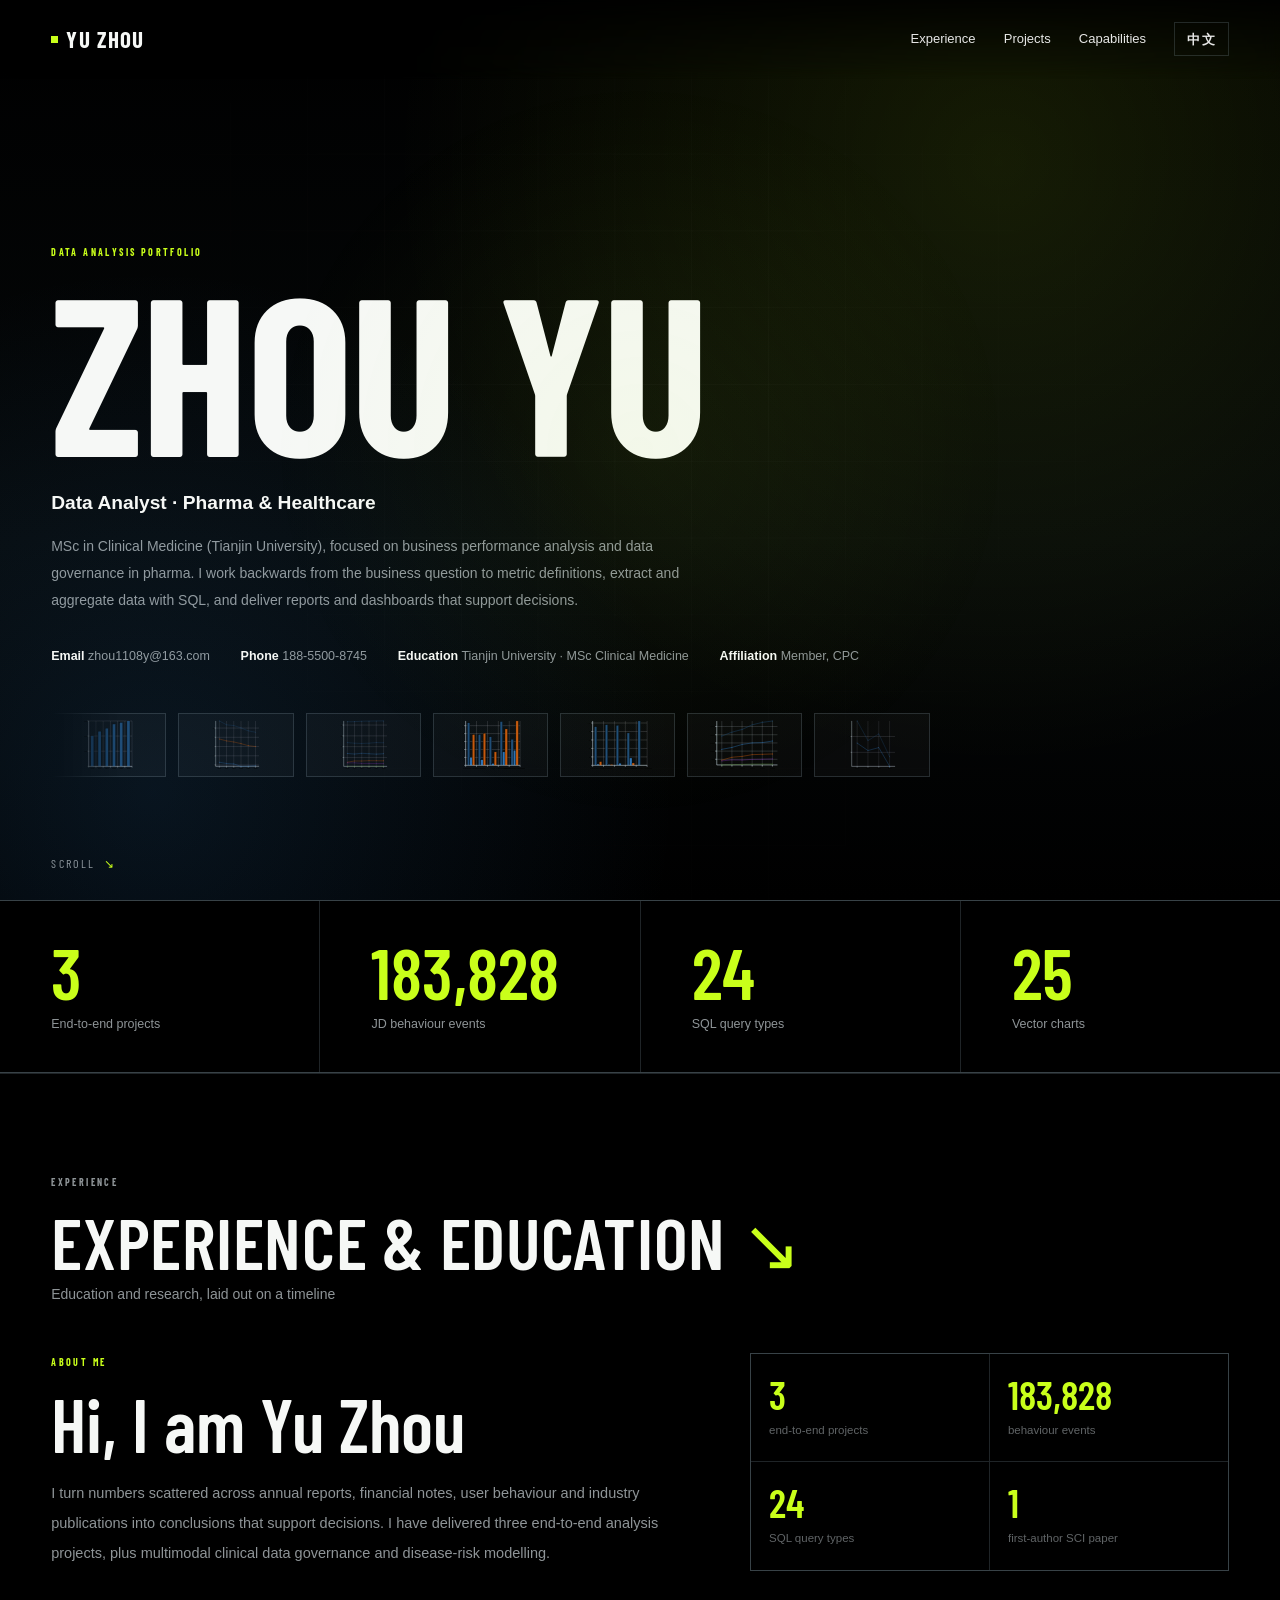
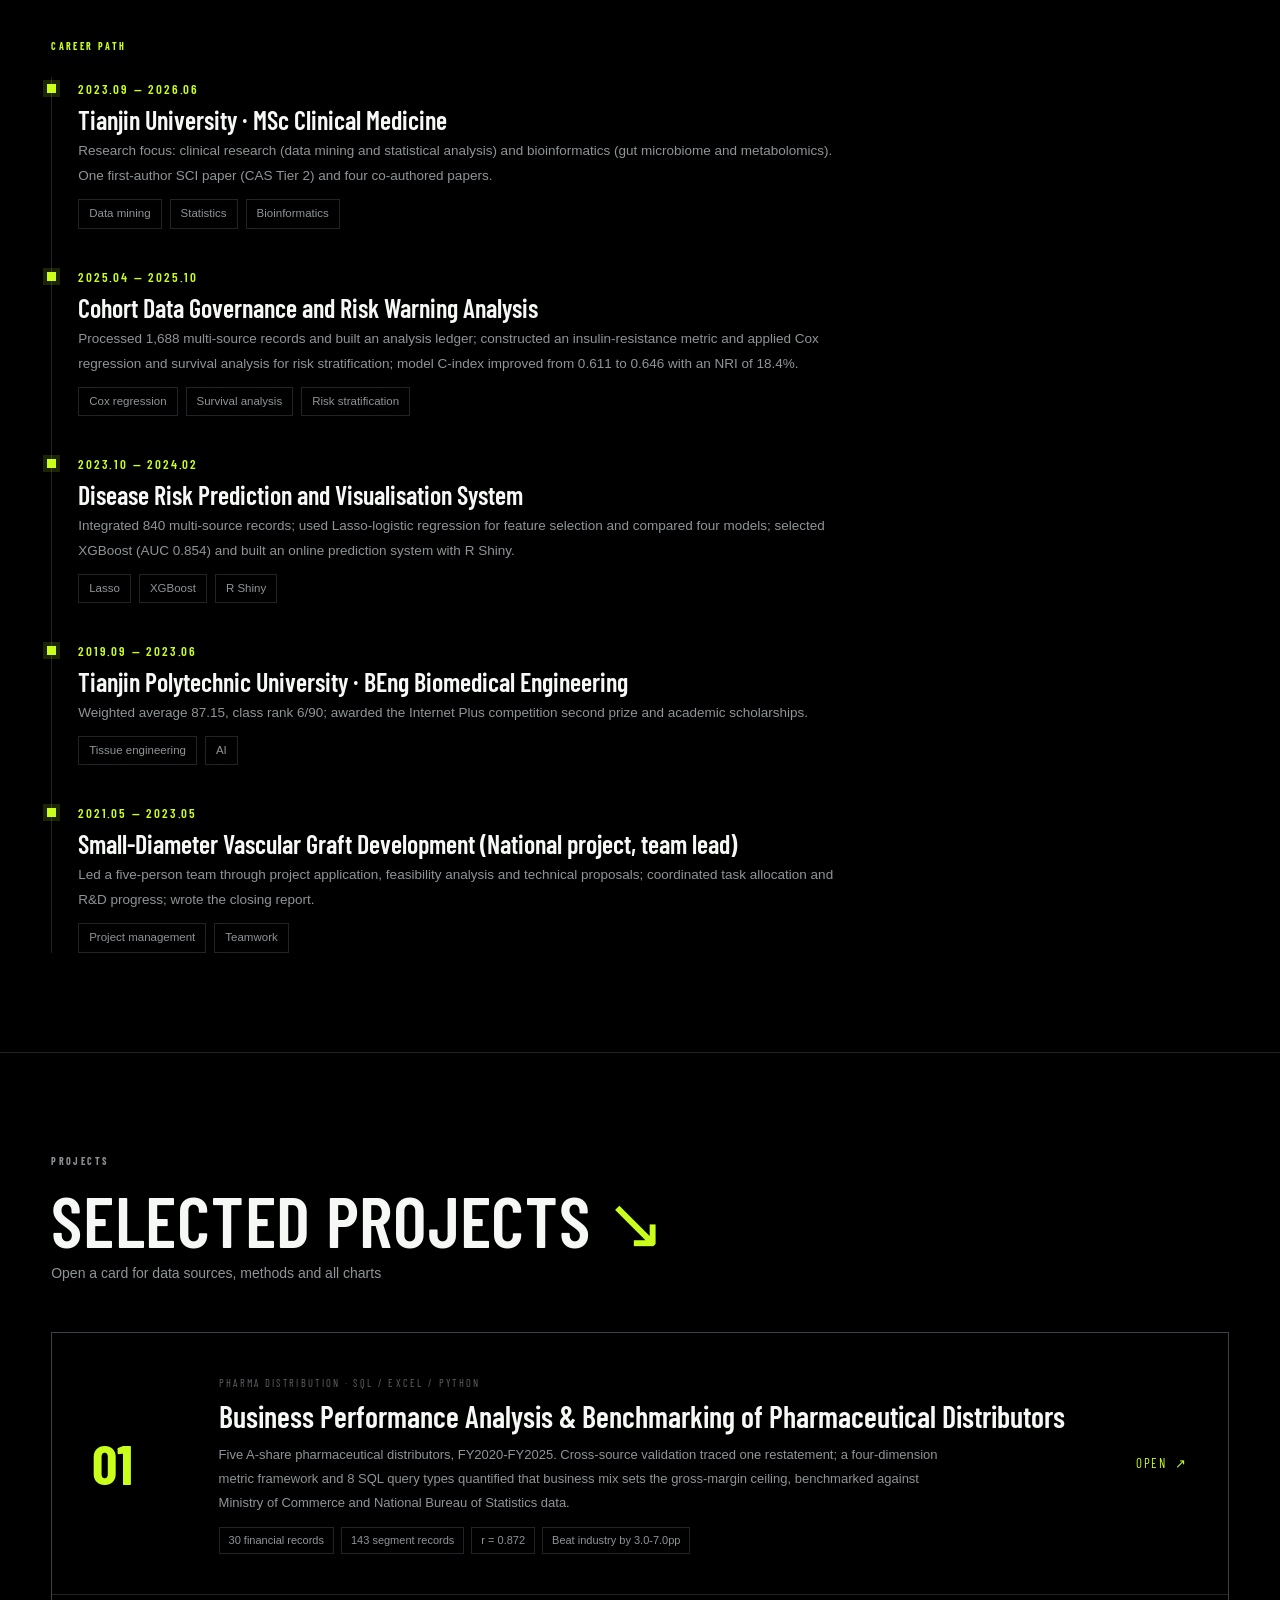
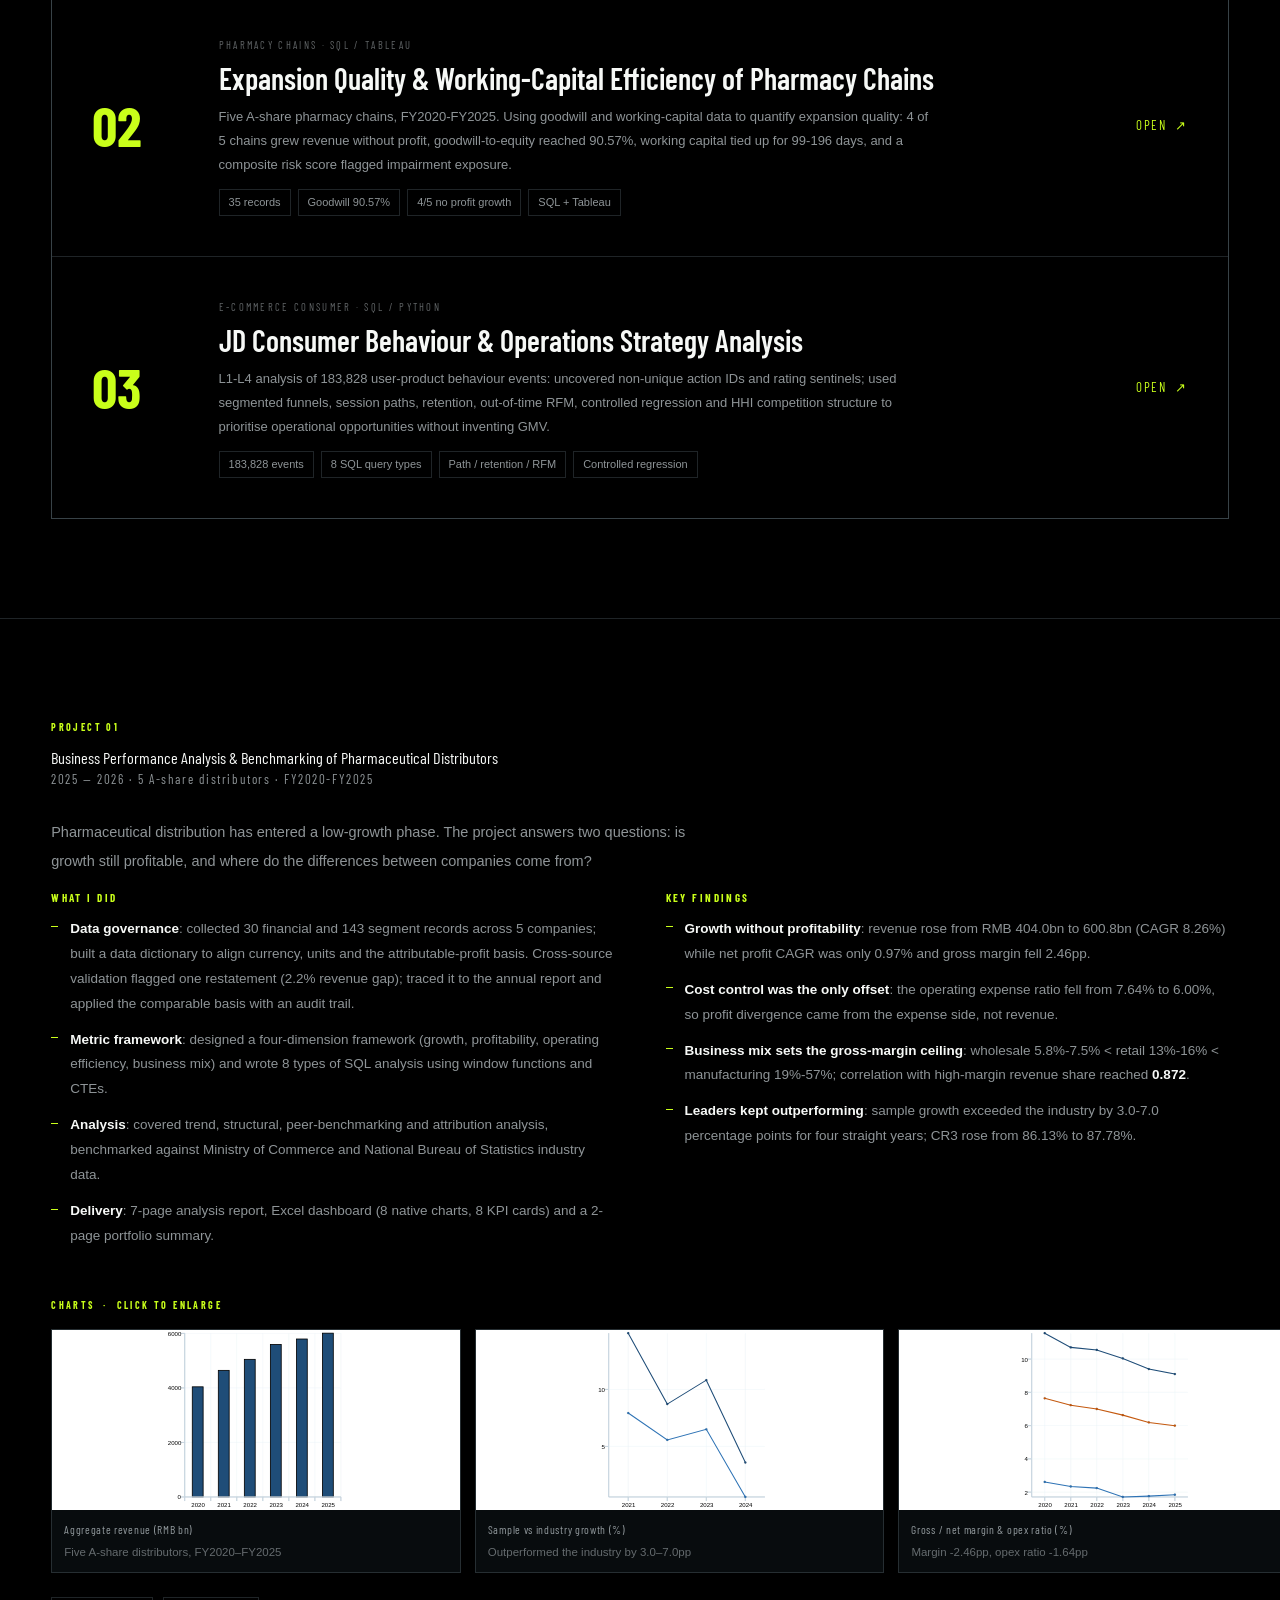
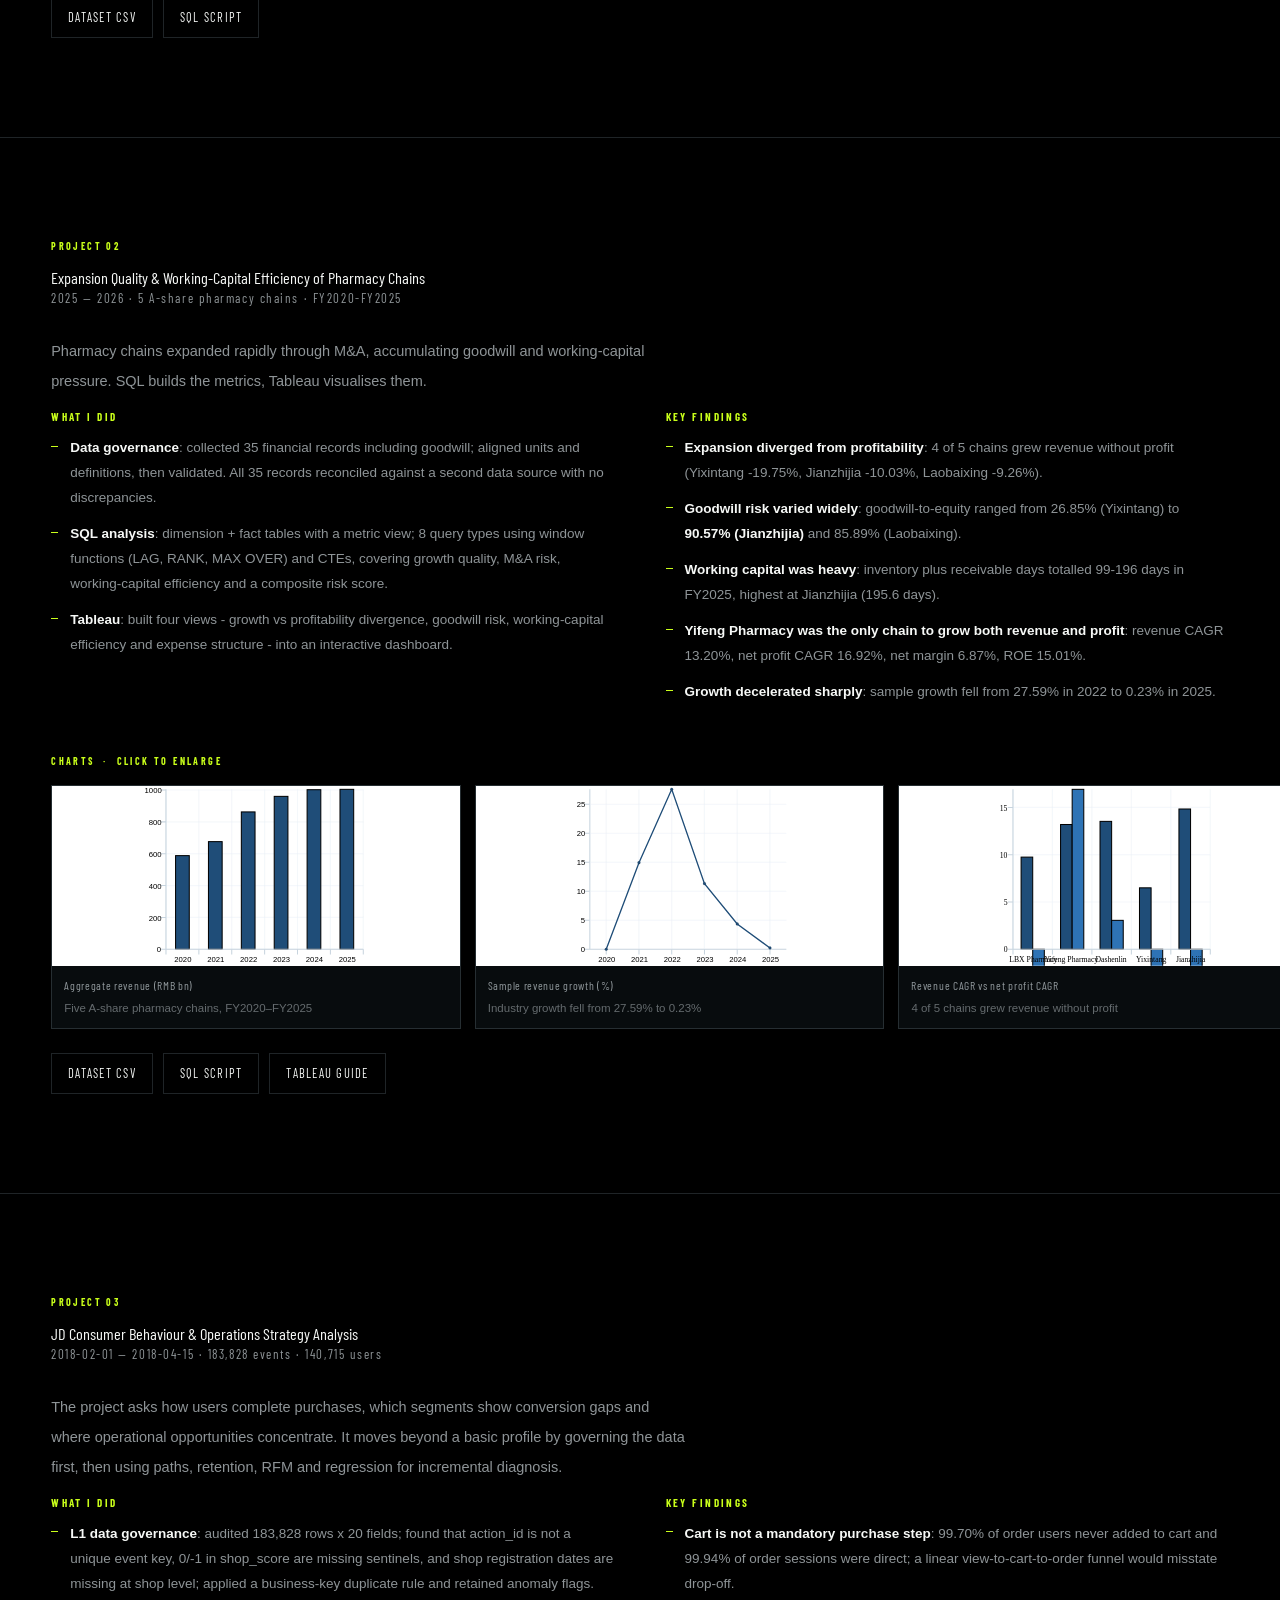
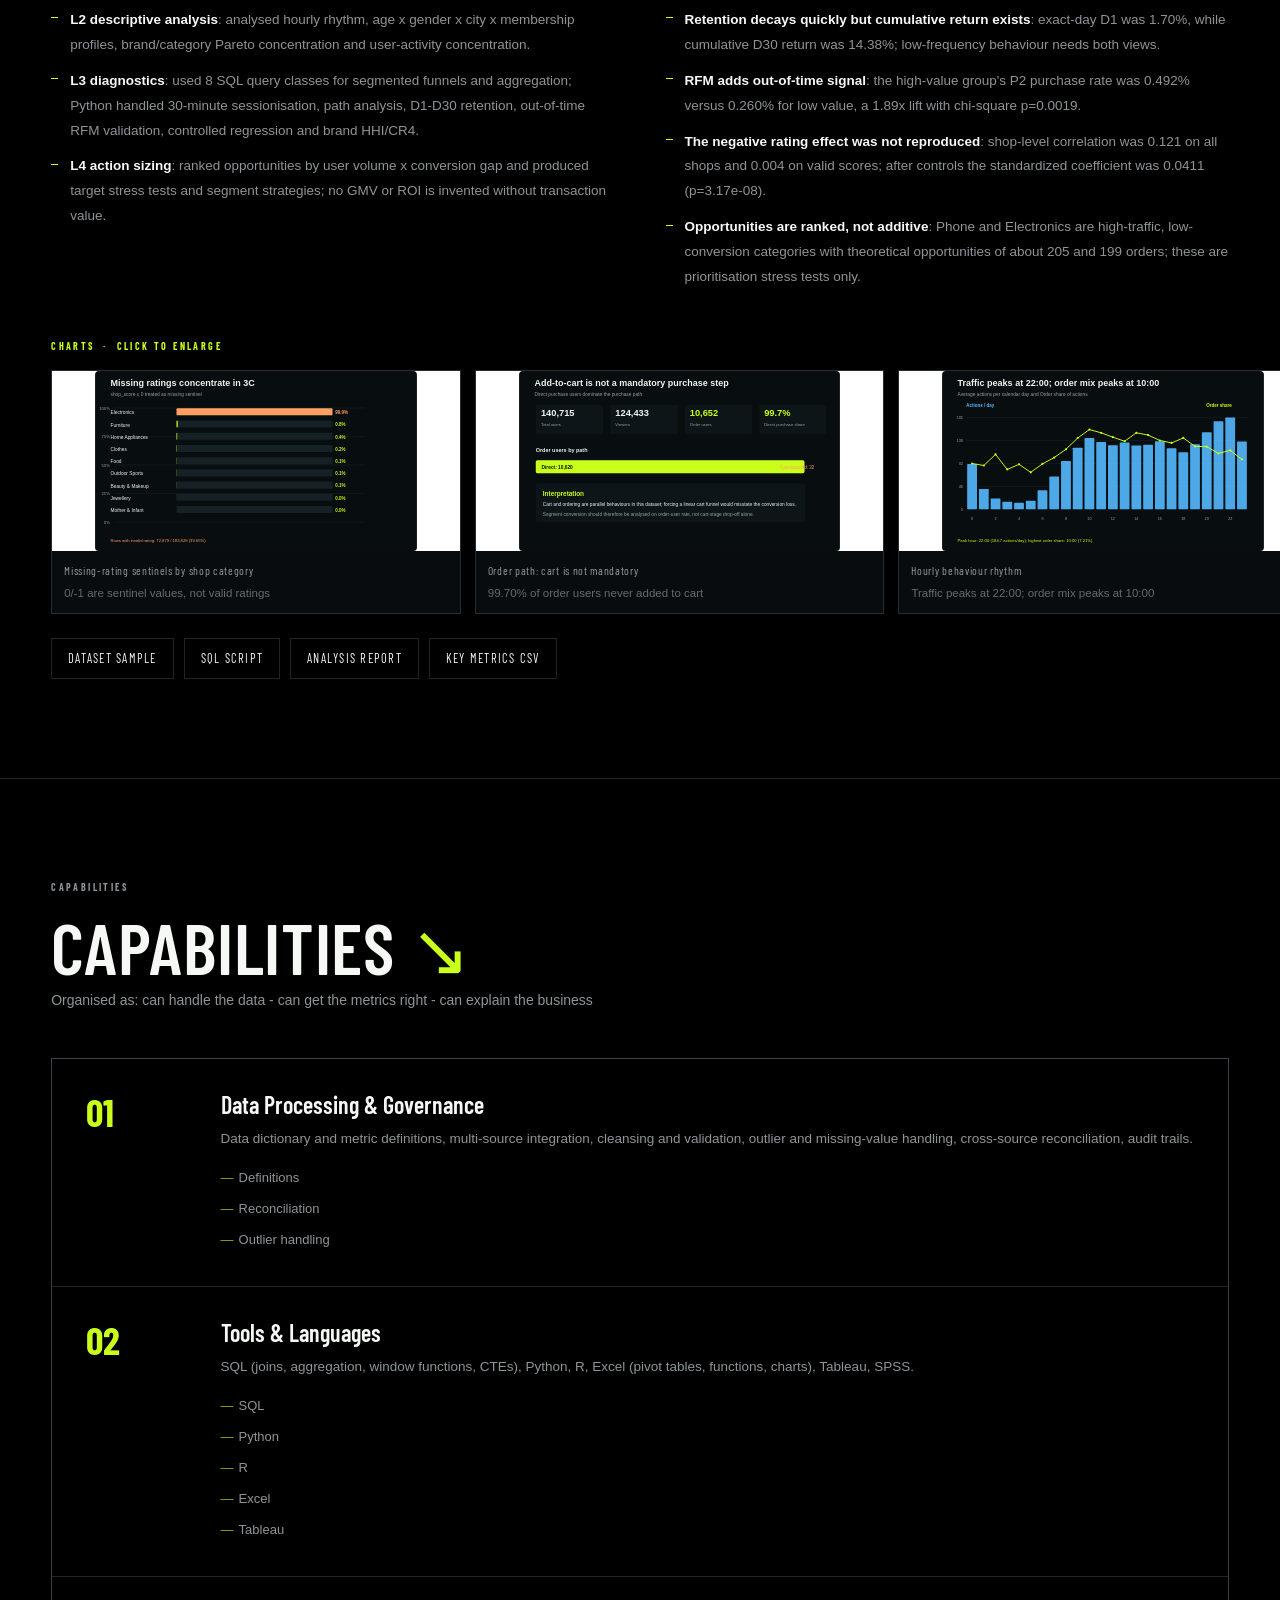
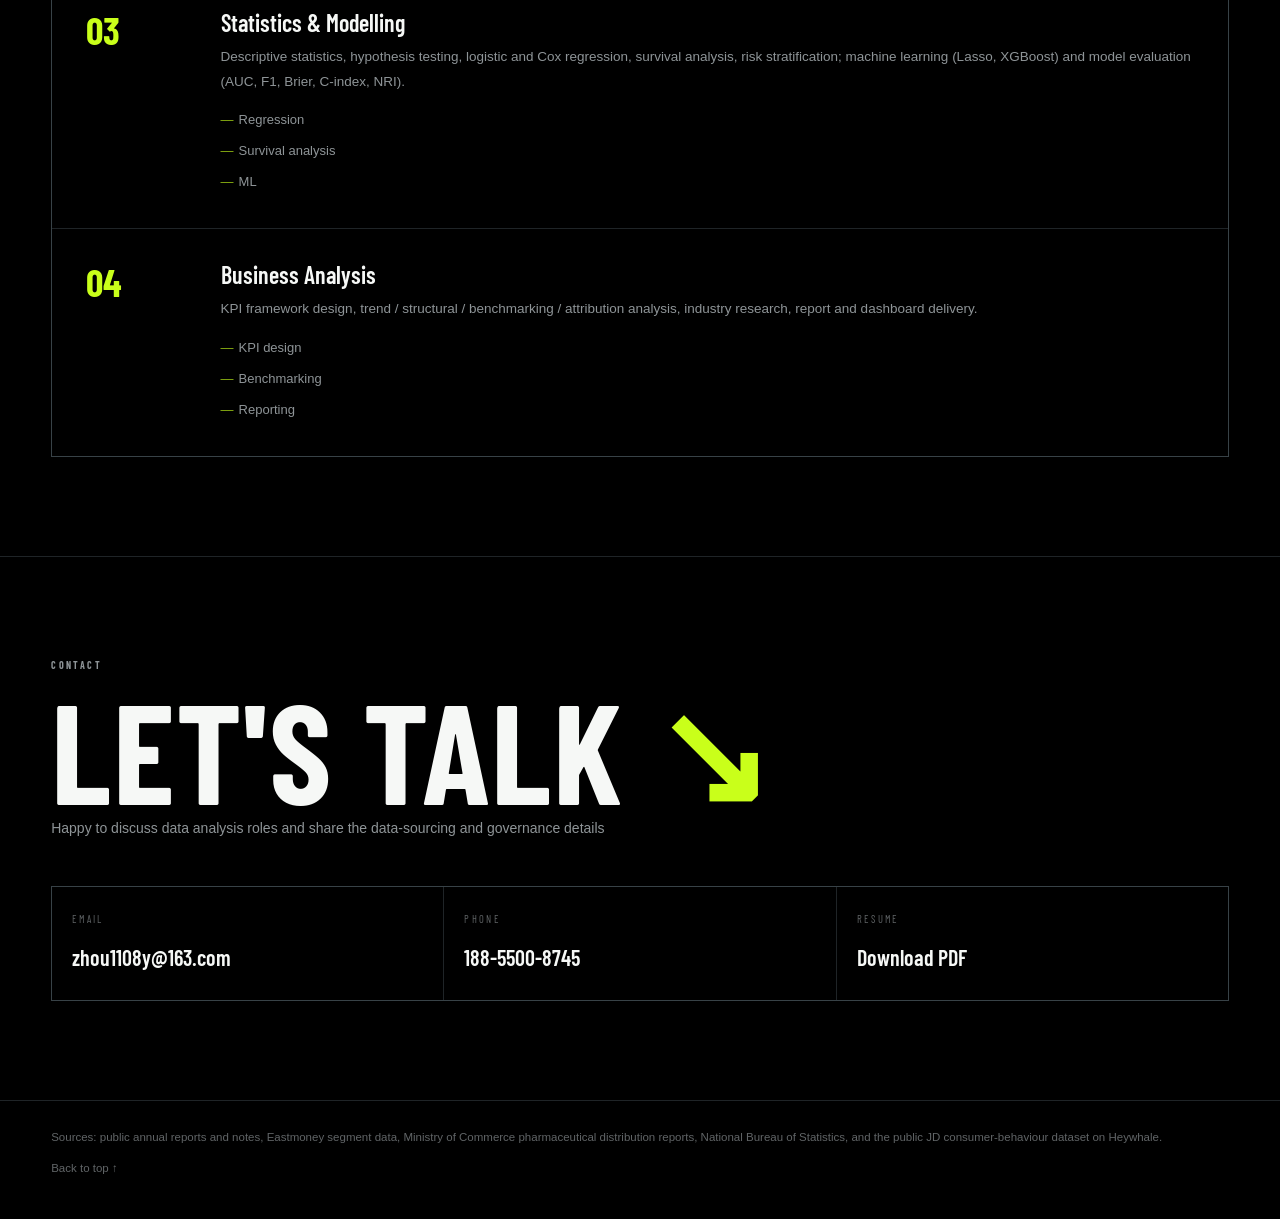
==== commit 8d338bf1: "Add JD consumer behavior analysis project" ====
--- a/en.html
+++ b/en.html
@@ -50,10 +50,10 @@
   </section>
 
   <section class="stats">
-    <div class="cell reveal d1"><div class="num">2<small></small></div><div class="lbl">End-to-end industry projects</div></div>
-    <div class="cell reveal d2"><div class="num">60<small></small></div><div class="lbl">Company-year records</div></div>
-    <div class="cell reveal d3"><div class="num">16<small></small></div><div class="lbl">SQL query types</div></div>
-    <div class="cell reveal d4"><div class="num">16<small></small></div><div class="lbl">Vector charts</div></div>
+    <div class="cell reveal d1"><div class="num">3<small></small></div><div class="lbl">End-to-end projects</div></div>
+    <div class="cell reveal d2"><div class="num">183,828<small></small></div><div class="lbl">JD behaviour events</div></div>
+    <div class="cell reveal d3"><div class="num">24<small></small></div><div class="lbl">SQL query types</div></div>
+    <div class="cell reveal d4"><div class="num">25<small></small></div><div class="lbl">Vector charts</div></div>
   </section>
 
   <section class="section" id="experience">
@@ -66,12 +66,12 @@
       <div class="reveal d1">
         <p class="eyebrow">ABOUT ME</p>
         <h3 class="about-name">Hi, I am Yu Zhou</h3>
-        <p class="bio">I turn numbers scattered across annual reports, financial notes and industry publications into conclusions that support decisions. I have delivered two end-to-end industry analysis projects, plus multimodal clinical data governance and disease-risk modelling - the first trained business judgement, the second trained rigour with data.</p>
+        <p class="bio">I turn numbers scattered across annual reports, financial notes, user behaviour and industry publications into conclusions that support decisions. I have delivered three end-to-end analysis projects, plus multimodal clinical data governance and disease-risk modelling.</p>
       </div>
       <div class="stat-grid reveal d2">
-        <div class="s"><div class="v">2</div><div class="k">industry projects</div></div>
-        <div class="s"><div class="v">143</div><div class="k">segment records</div></div>
-        <div class="s"><div class="v">30</div><div class="k">financial records</div></div>
+        <div class="s"><div class="v">3</div><div class="k">end-to-end projects</div></div>
+        <div class="s"><div class="v">183,828</div><div class="k">behaviour events</div></div>
+        <div class="s"><div class="v">24</div><div class="k">SQL query types</div></div>
         <div class="s"><div class="v">1</div><div class="k">first-author SCI paper</div></div>
       </div>
     </div>
@@ -111,6 +111,16 @@
         <h3 class="wc-title">Expansion Quality &amp; Working-Capital Efficiency of Pharmacy Chains</h3>
         <p class="wc-desc">Five A-share pharmacy chains, FY2020-FY2025. Using goodwill and working-capital data to quantify expansion quality: 4 of 5 chains grew revenue without profit, goodwill-to-equity reached 90.57%, working capital tied up for 99-196 days, and a composite risk score flagged impairment exposure.</p>
         <div class="wc-tags"><span>35 records</span><span>Goodwill 90.57%</span><span>4/5 no profit growth</span><span>SQL + Tableau</span></div>
+      </div>
+      <div class="wc-go">OPEN <span class="arw">&#8599;</span></div>
+    </a>
+    <a class="work-card reveal d3" href="#p3">
+      <div><div class="wc-num">03</div></div>
+      <div>
+        <div class="wc-cat">E-COMMERCE CONSUMER · SQL / PYTHON</div>
+        <h3 class="wc-title">JD Consumer Behaviour &amp; Operations Strategy Analysis</h3>
+        <p class="wc-desc">L1-L4 analysis of 183,828 user-product behaviour events: uncovered non-unique action IDs and rating sentinels; used segmented funnels, session paths, retention, out-of-time RFM, controlled regression and HHI competition structure to prioritise operational opportunities without inventing GMV.</p>
+        <div class="wc-tags"><span>183,828 events</span><span>8 SQL query types</span><span>Path / retention / RFM</span><span>Controlled regression</span></div>
       </div>
       <div class="wc-go">OPEN <span class="arw">&#8599;</span></div>
     </a>
@@ -178,6 +188,40 @@
       <a href="assets/data/p2_tableau_build_guide.md" download>Tableau guide</a></div>
   </section>
 
+  <section id="p3" class="section project">
+    <p class="eyebrow reveal">PROJECT 03</p>
+    <h3 class="reveal">JD Consumer Behaviour &amp; Operations Strategy Analysis</h3>
+    <p class="proj-period reveal">2018-02-01 — 2018-04-15 · 183,828 events · 140,715 users</p>
+    <p class="bio reveal">The project asks how users complete purchases, which segments show conversion gaps and where operational opportunities concentrate. It moves beyond a basic profile by governing the data first, then using paths, retention, RFM and regression for incremental diagnosis.</p>
+    <div class="proj-cols">
+      <div class="reveal d1"><h4>WHAT I DID</h4><ul>        <li><b>L1 data governance</b>: audited 183,828 rows x 20 fields; found that action_id is not a unique event key, 0/-1 in shop_score are missing sentinels, and shop registration dates are missing at shop level; applied a business-key duplicate rule and retained anomaly flags.</li>
+        <li><b>L2 descriptive analysis</b>: analysed hourly rhythm, age x gender x city x membership profiles, brand/category Pareto concentration and user-activity concentration.</li>
+        <li><b>L3 diagnostics</b>: used 8 SQL query classes for segmented funnels and aggregation; Python handled 30-minute sessionisation, path analysis, D1-D30 retention, out-of-time RFM validation, controlled regression and brand HHI/CR4.</li>
+        <li><b>L4 action sizing</b>: ranked opportunities by user volume x conversion gap and produced target stress tests and segment strategies; no GMV or ROI is invented without transaction value.</li></ul></div>
+      <div class="reveal d2"><h4>KEY FINDINGS</h4><ul>        <li class="finding"><b>Cart is not a mandatory purchase step</b>: 99.70% of order users never added to cart and 99.94% of order sessions were direct; a linear view-to-cart-to-order funnel would misstate drop-off.</li>
+        <li class="finding"><b>Retention decays quickly but cumulative return exists</b>: exact-day D1 was 1.70%, while cumulative D30 return was 14.38%; low-frequency behaviour needs both views.</li>
+        <li class="finding"><b>RFM adds out-of-time signal</b>: the high-value group's P2 purchase rate was 0.492% versus 0.260% for low value, a 1.89x lift with chi-square p=0.0019.</li>
+        <li class="finding"><b>The negative rating effect was not reproduced</b>: shop-level correlation was 0.121 on all shops and 0.004 on valid scores; after controls the standardized coefficient was 0.0411 (p=3.17e-08).</li>
+        <li class="finding"><b>Opportunities are ranked, not additive</b>: Phone and Electronics are high-traffic, low-conversion categories with theoretical opportunities of about 205 and 199 orders; these are prioritisation stress tests only.</li></ul></div>
+    </div>
+    <p class="eyebrow reveal">CHARTS &nbsp;·&nbsp; click to enlarge</p>
+    <div class="gallery-wrap reveal"><div class="gallery">
+      <figure class="g-item"><img src="assets/charts/en/p3-fig01.svg" alt="Missing-rating sentinels by shop category"><figcaption>Missing-rating sentinels by shop category<span class="note">0/-1 are sentinel values, not valid ratings</span></figcaption></figure>
+      <figure class="g-item"><img src="assets/charts/en/p3-fig02.svg" alt="Order path: cart is not mandatory"><figcaption>Order path: cart is not mandatory<span class="note">99.70% of order users never added to cart</span></figcaption></figure>
+      <figure class="g-item"><img src="assets/charts/en/p3-fig03.svg" alt="Hourly behaviour rhythm"><figcaption>Hourly behaviour rhythm<span class="note">Traffic peaks at 22:00; order mix peaks at 10:00</span></figcaption></figure>
+      <figure class="g-item"><img src="assets/charts/en/p3-fig04.svg" alt="Conversion by dominant category"><figcaption>Conversion by dominant category<span class="note">Large conversion gaps exist across high-traffic categories</span></figcaption></figure>
+      <figure class="g-item"><img src="assets/charts/en/p3-fig05.svg" alt="Multi-event session paths"><figcaption>Multi-event session paths<span class="note">120 PageView-to-Order sessions vs 5 cart-assisted</span></figcaption></figure>
+      <figure class="g-item"><img src="assets/charts/en/p3-fig06.svg" alt="D1-D30 retention curve"><figcaption>D1-D30 retention curve<span class="note">Exact-day decay with 14.38% cumulative D30 return</span></figcaption></figure>
+      <figure class="g-item"><img src="assets/charts/en/p3-fig07.svg" alt="RFM out-of-time validation"><figcaption>RFM out-of-time validation<span class="note">High-value group purchase rate is 1.89x low value</span></figcaption></figure>
+      <figure class="g-item"><img src="assets/charts/en/p3-fig08.svg" alt="Rating sensitivity: raw vs controlled"><figcaption>Rating sensitivity: raw vs controlled<span class="note">Negative result not reproduced; controlled effect positive</span></figcaption></figure>
+      <figure class="g-item"><img src="assets/charts/en/p3-fig09.svg" alt="L4 conversion-opportunity sizing"><figcaption>L4 conversion-opportunity sizing<span class="note">High-traffic, low-conversion categories rank first</span></figcaption></figure>
+    </div></div>
+    <div class="dl">      <a href="assets/data/p3_cleaned_events_sample.csv" download>Dataset sample</a>
+      <a href="assets/data/p3_sql_analysis.sql" download>SQL script</a>
+      <a href="assets/data/p3_project_report.md" download>Analysis report</a>
+      <a href="assets/data/p3_key_metrics.csv" download>Key metrics CSV</a></div>
+  </section>
+
   <section class="section" id="strengths">
     <div class="section-head reveal">
       <p class="eyebrow dim">Capabilities</p>
@@ -207,7 +251,7 @@
 </main>
 
 <footer>
-  <span>Sources: public annual reports (Sina Finance API, reconciled against Eastmoney), Eastmoney segment data, Ministry of Commerce Statistical Analysis Report on the Pharmaceutical Distribution Industry, National Bureau of Statistics. Industry data through FY2024.</span>
+  <span>Sources: public annual reports and notes, Eastmoney segment data, Ministry of Commerce pharmaceutical distribution reports, National Bureau of Statistics, and the public JD consumer-behaviour dataset on Heywhale.</span>
   <a href="#home">Back to top &#8593;</a>
 </footer>
 
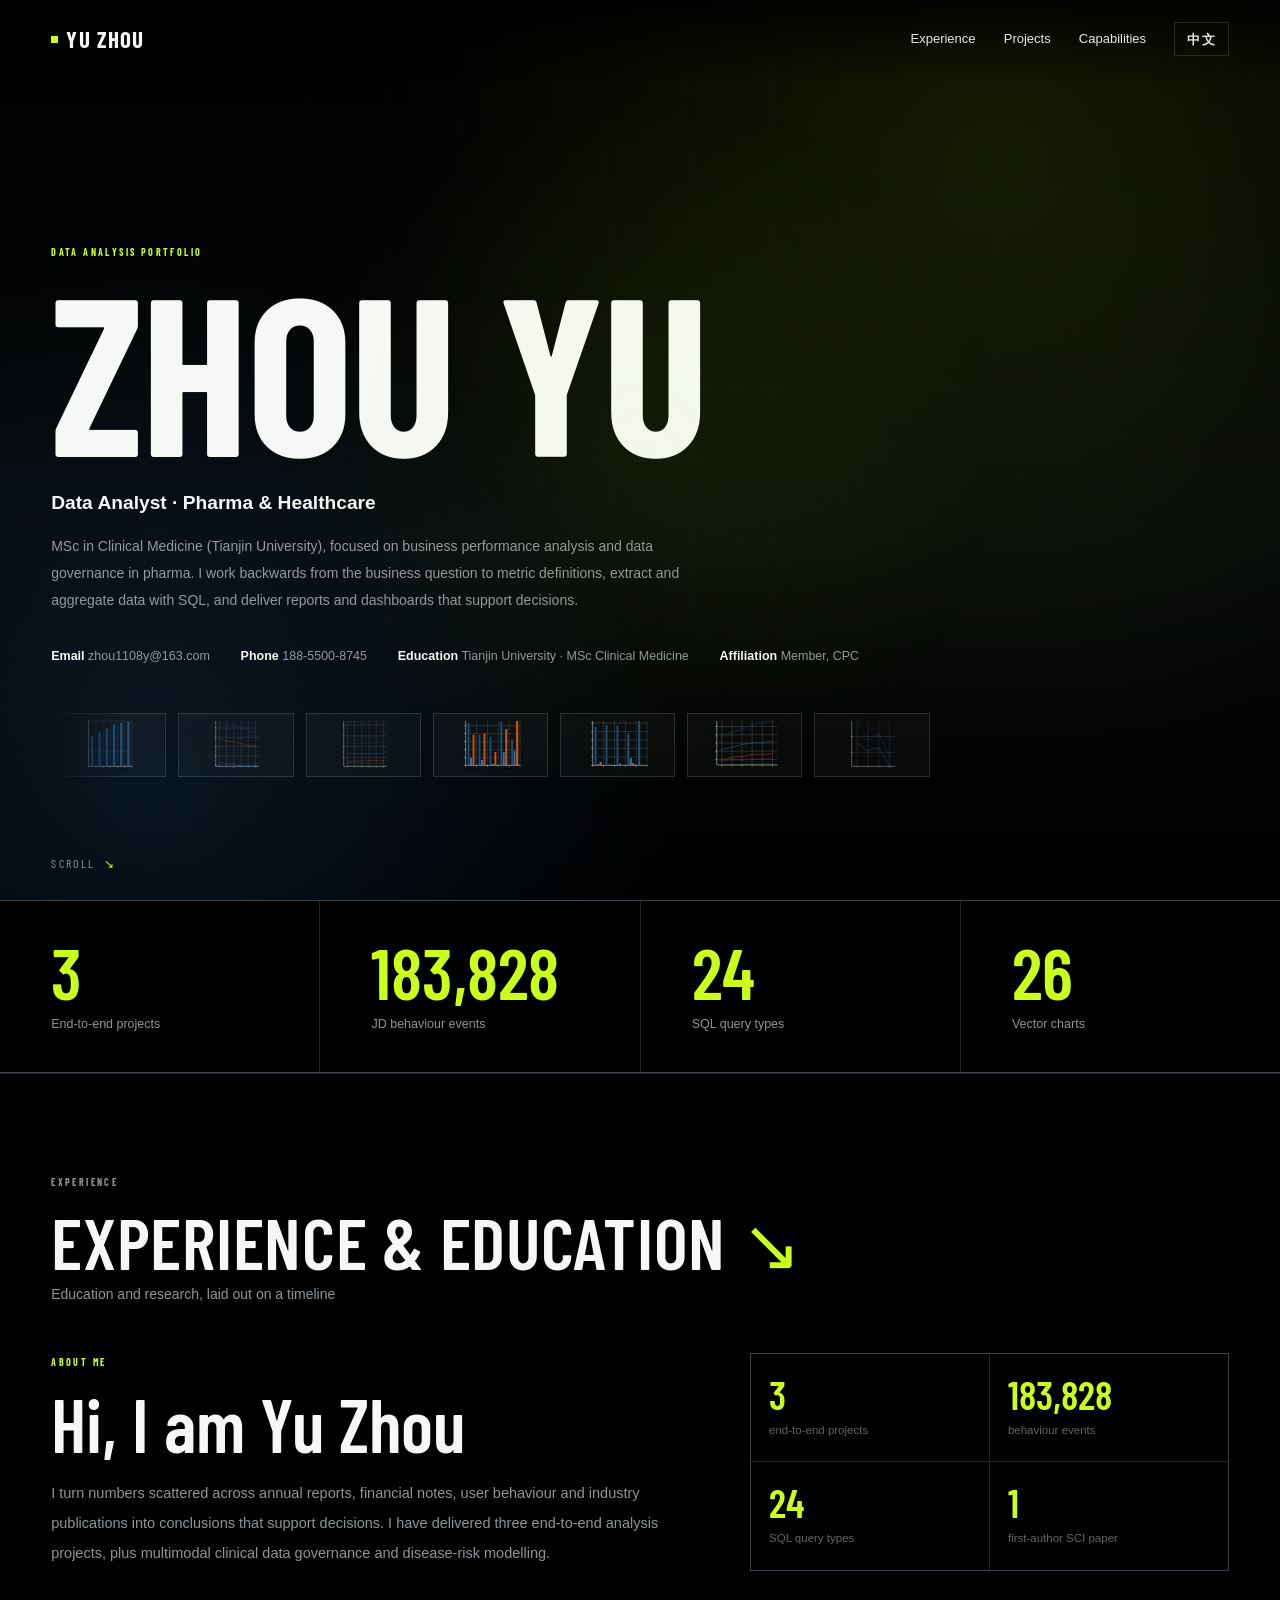
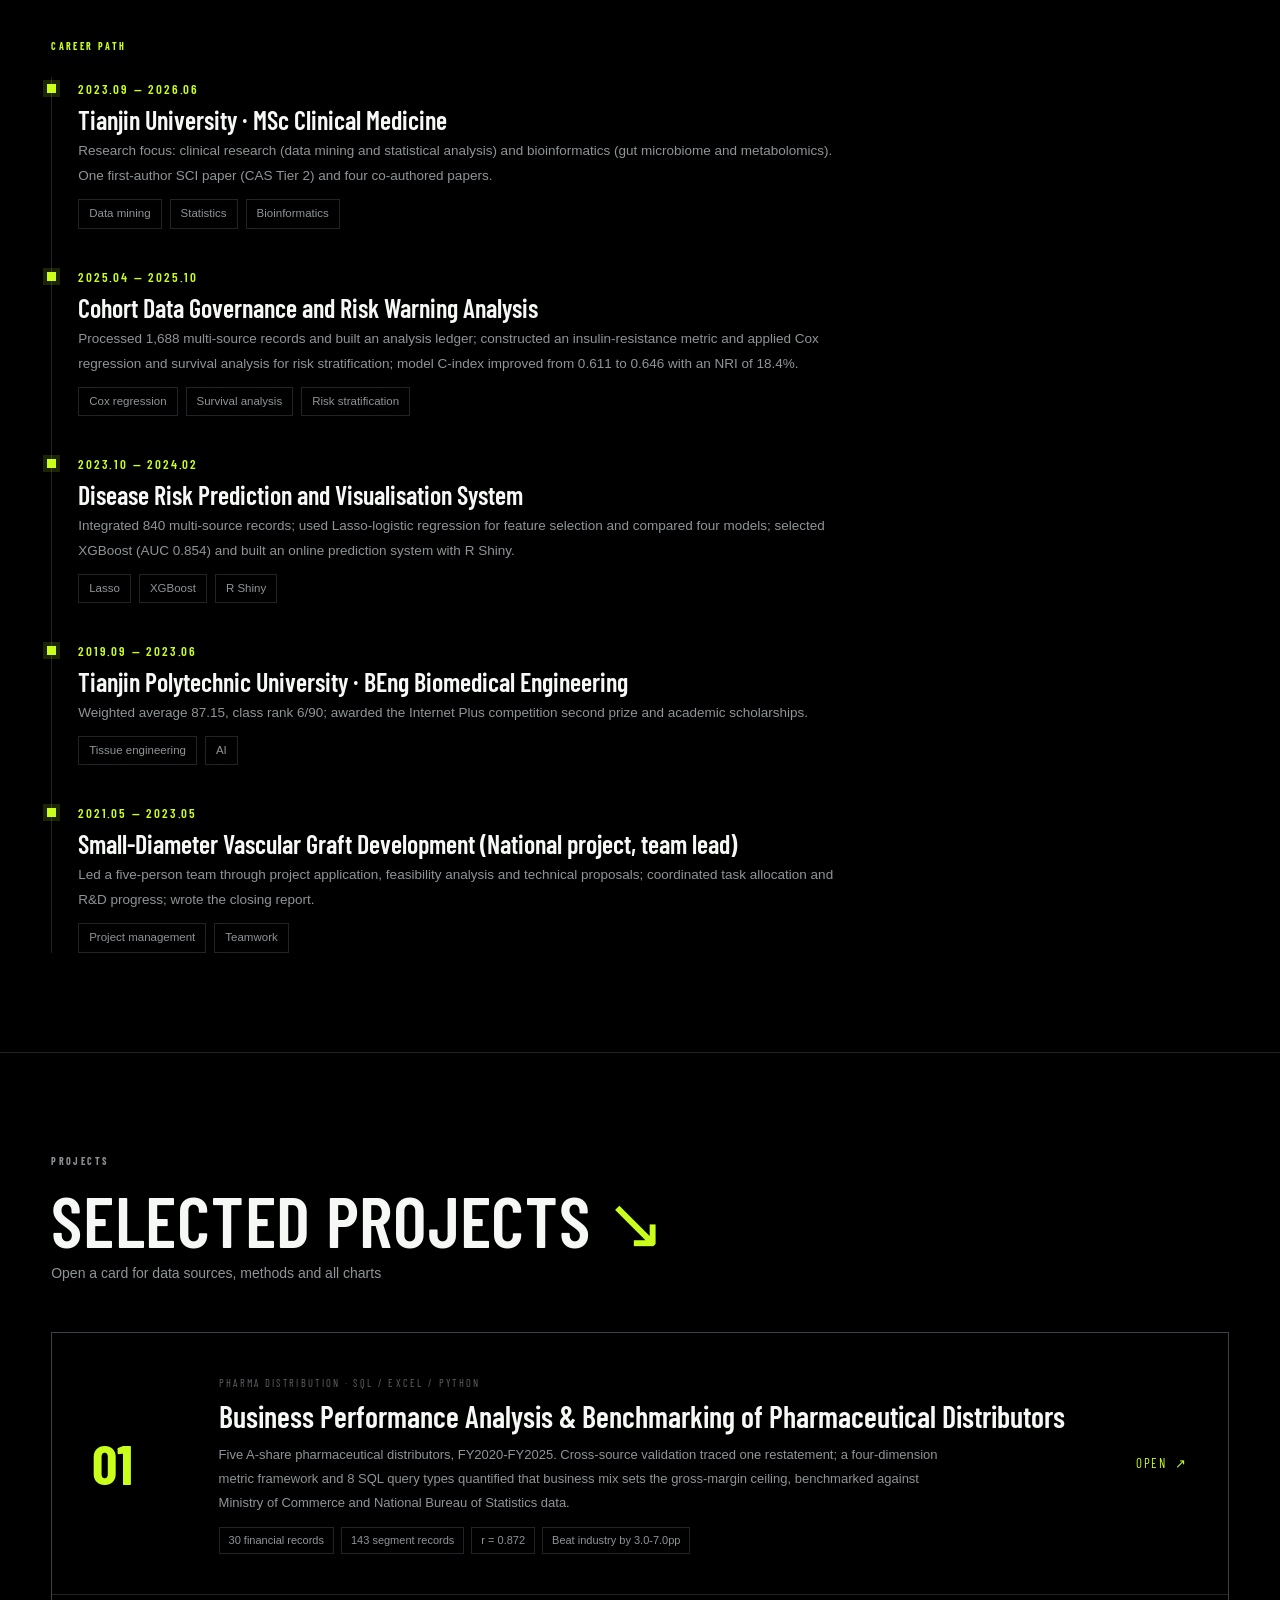
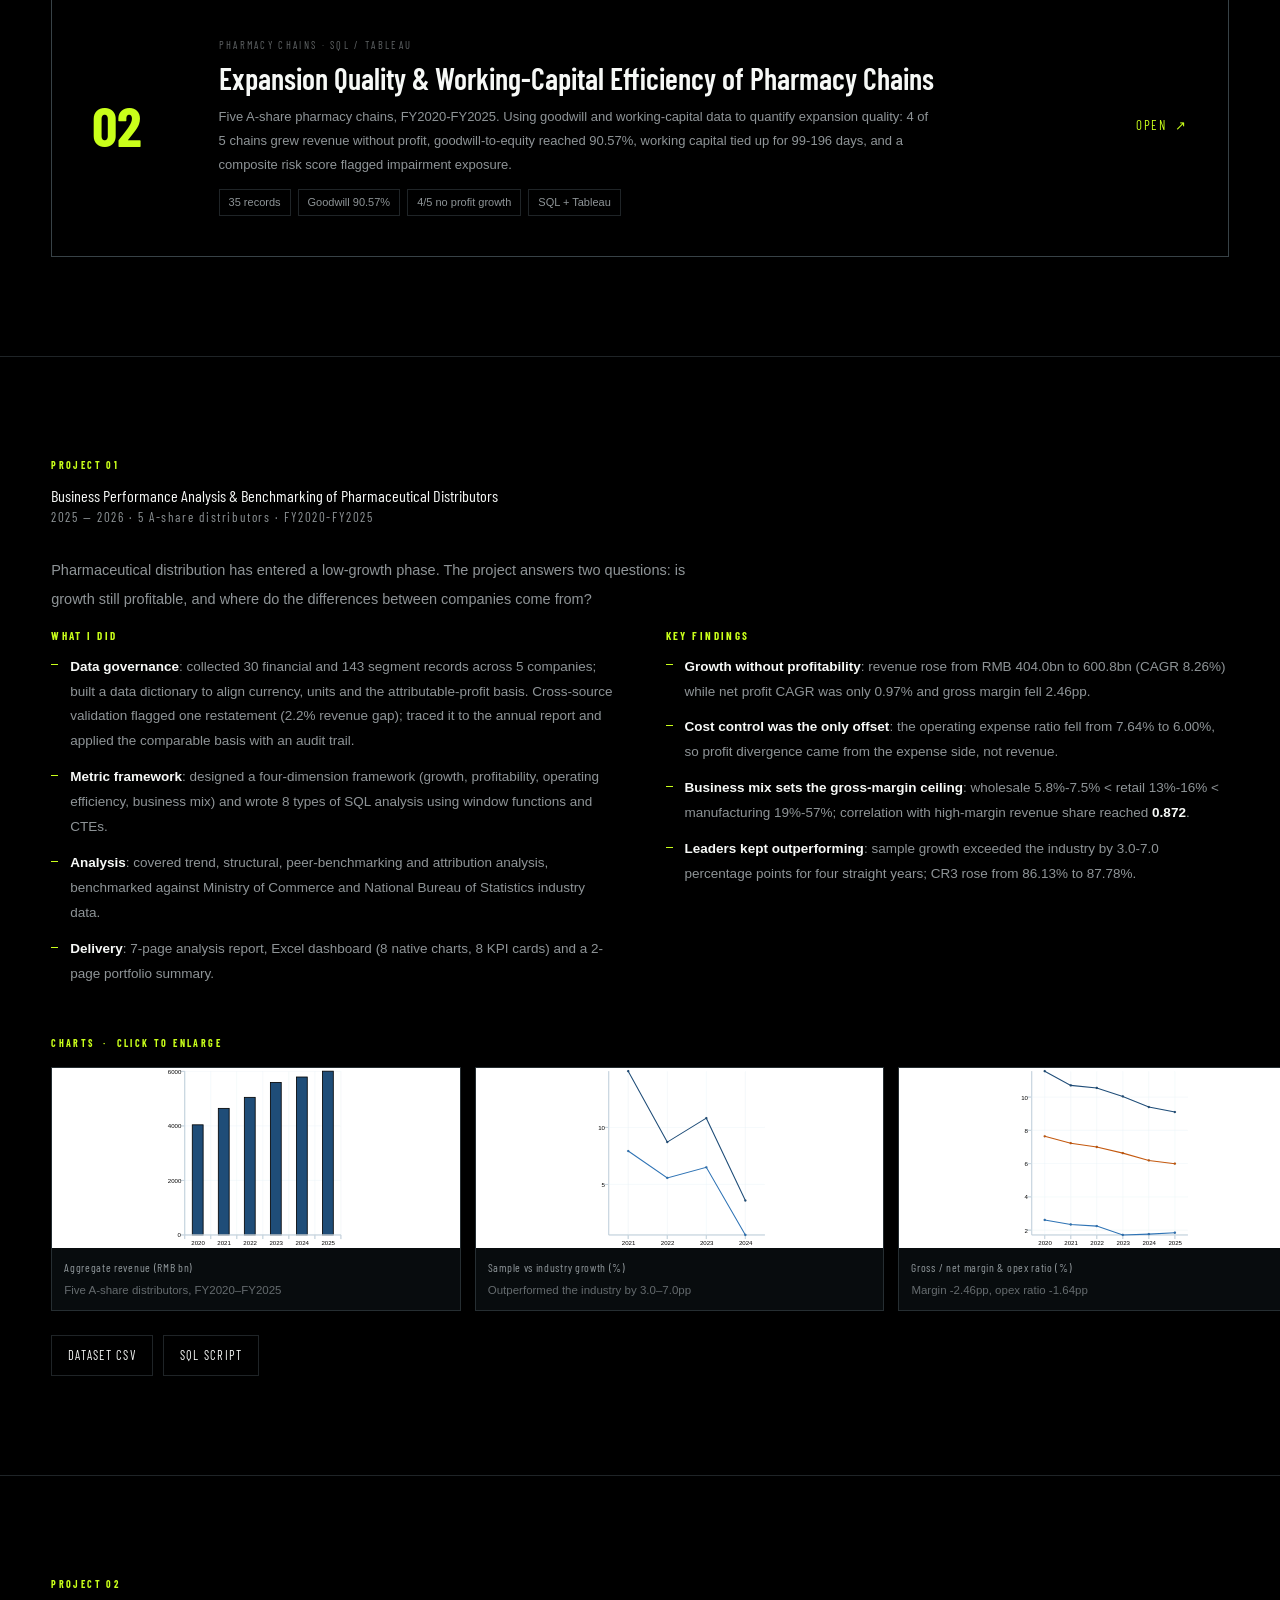
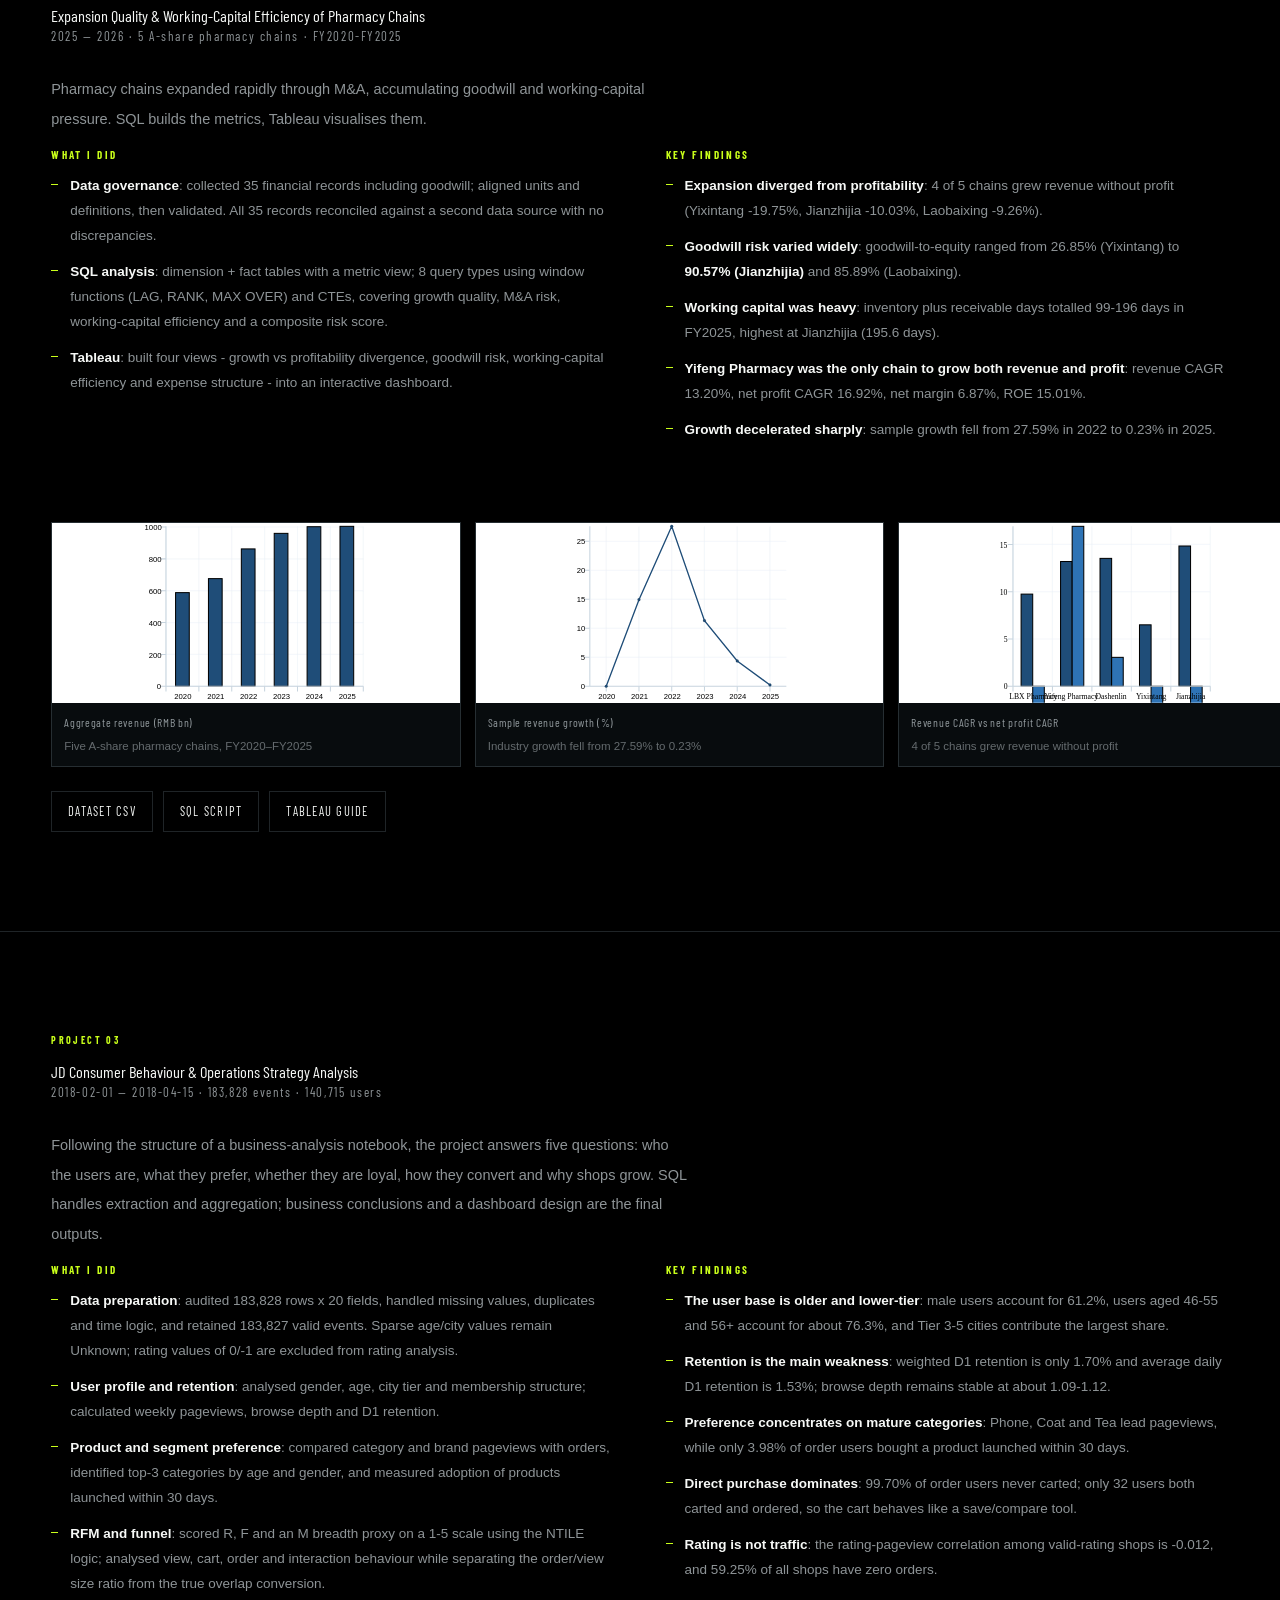
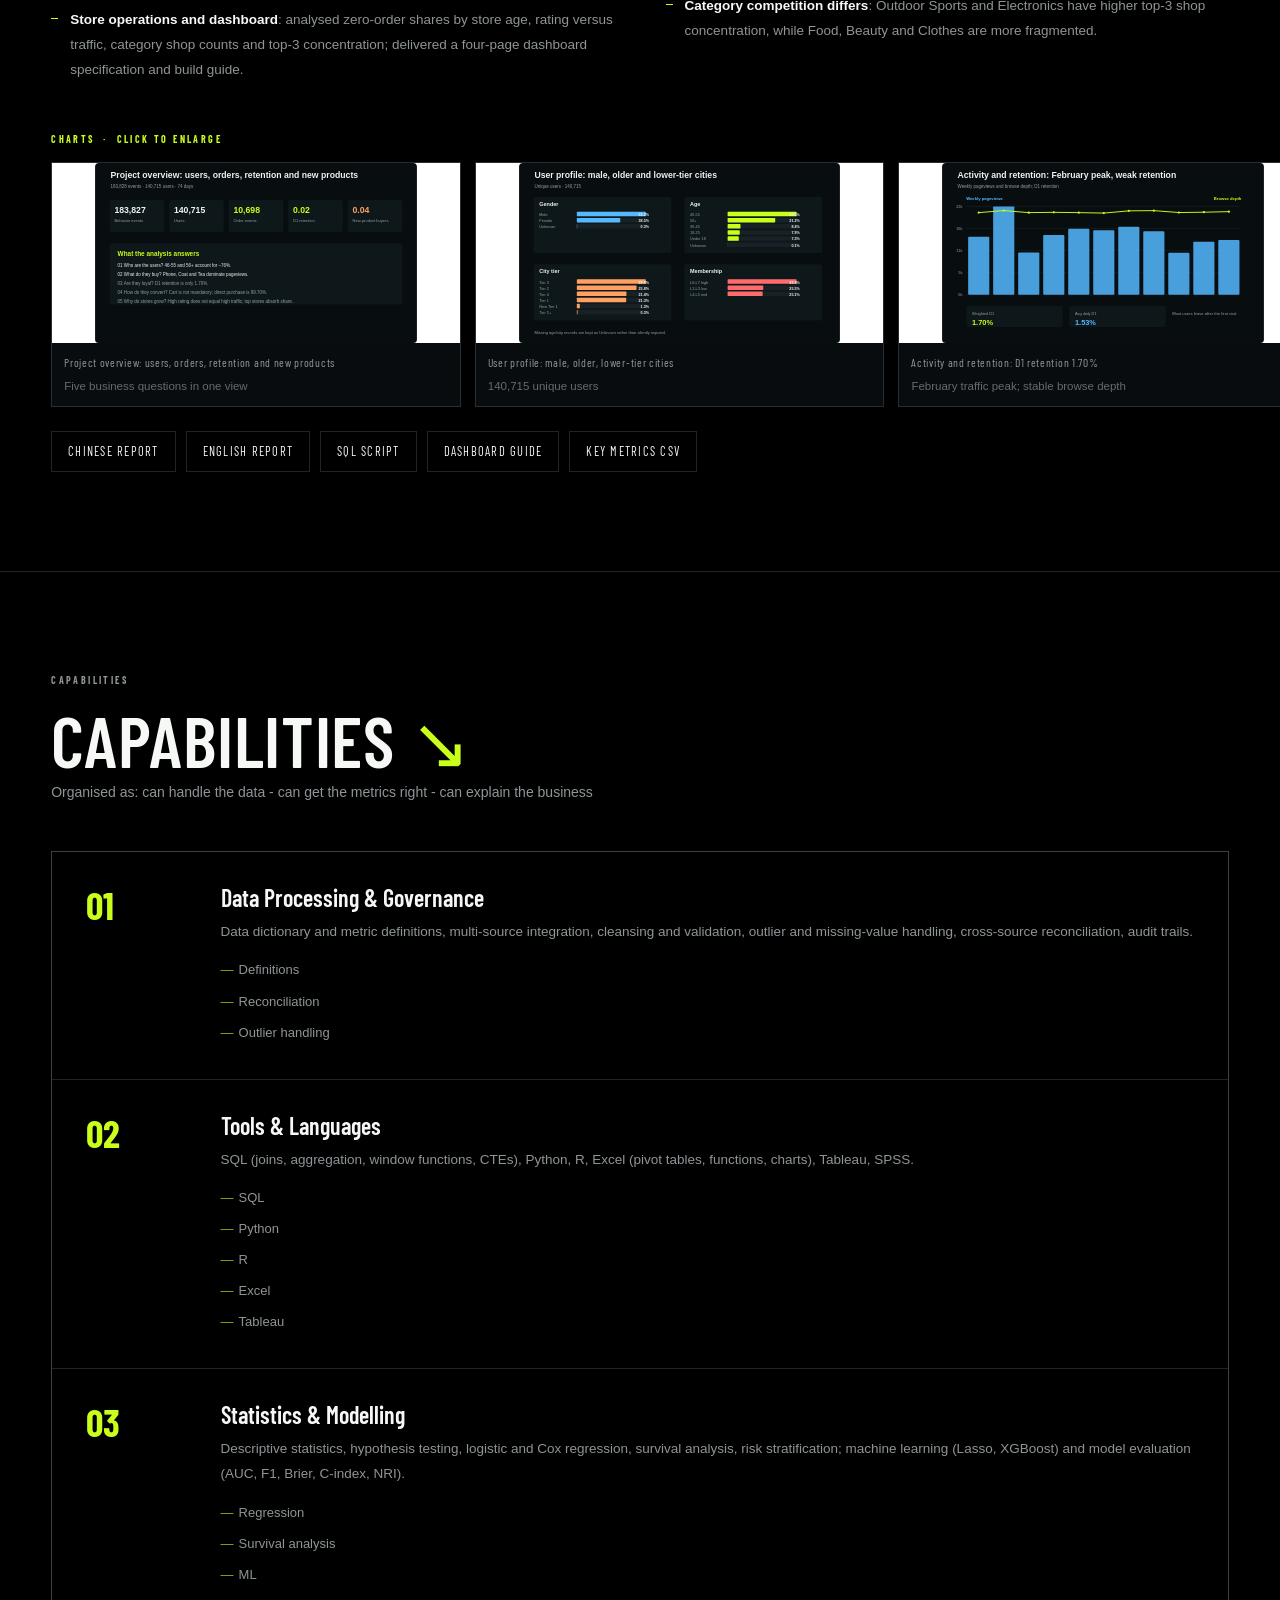
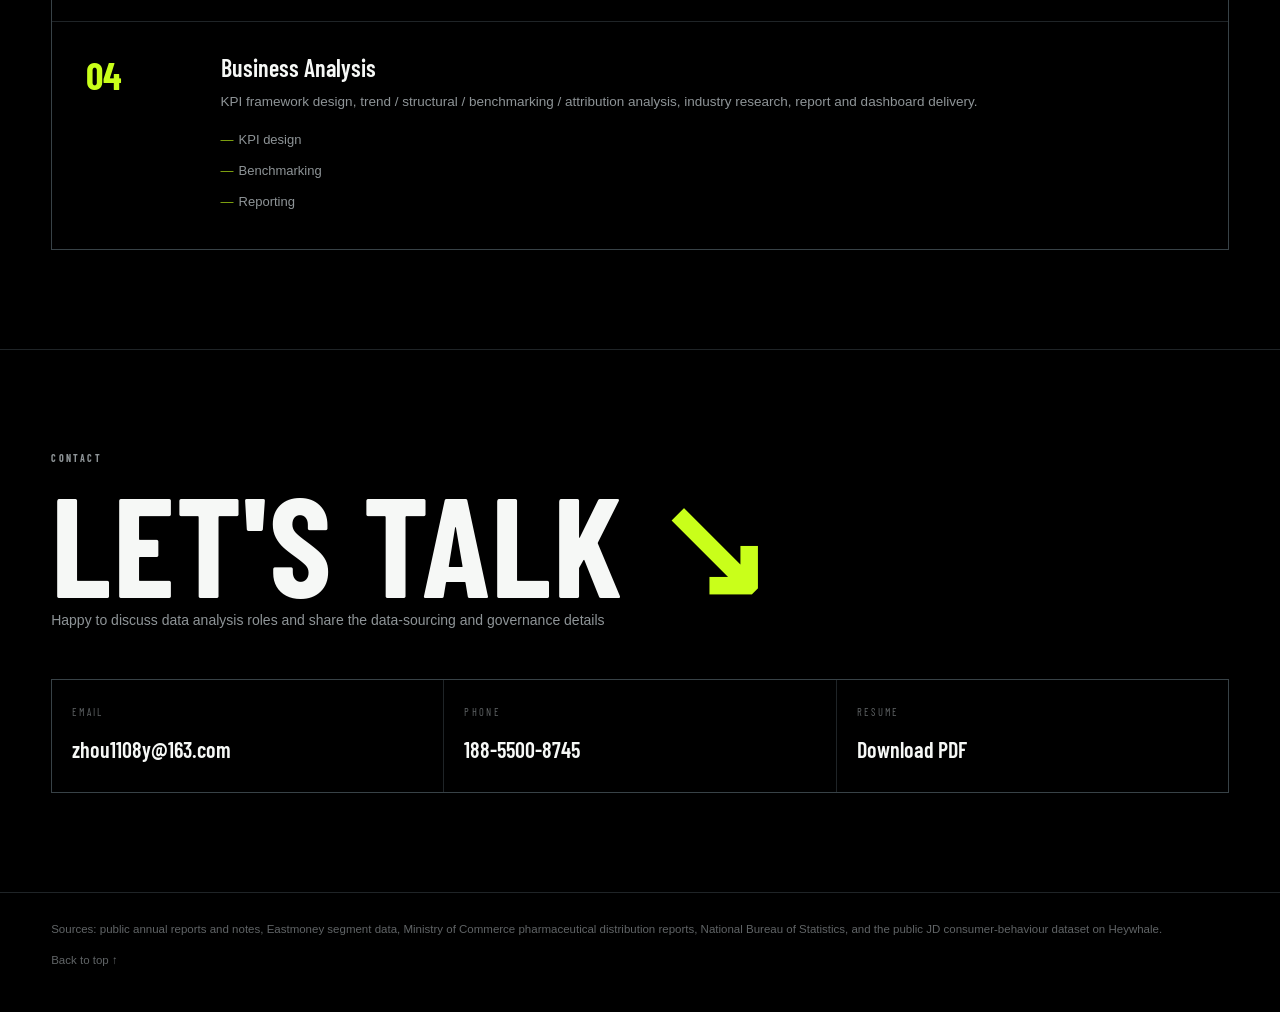
==== commit cfca81ee: "Rebuild project 03 in business analysis style" ====
--- a/en.html
+++ b/en.html
@@ -53,7 +53,7 @@
     <div class="cell reveal d1"><div class="num">3<small></small></div><div class="lbl">End-to-end projects</div></div>
     <div class="cell reveal d2"><div class="num">183,828<small></small></div><div class="lbl">JD behaviour events</div></div>
     <div class="cell reveal d3"><div class="num">24<small></small></div><div class="lbl">SQL query types</div></div>
-    <div class="cell reveal d4"><div class="num">25<small></small></div><div class="lbl">Vector charts</div></div>
+    <div class="cell reveal d4"><div class="num">26<small></small></div><div class="lbl">Vector charts</div></div>
   </section>
 
   <section class="section" id="experience">
@@ -111,16 +111,6 @@
         <h3 class="wc-title">Expansion Quality &amp; Working-Capital Efficiency of Pharmacy Chains</h3>
         <p class="wc-desc">Five A-share pharmacy chains, FY2020-FY2025. Using goodwill and working-capital data to quantify expansion quality: 4 of 5 chains grew revenue without profit, goodwill-to-equity reached 90.57%, working capital tied up for 99-196 days, and a composite risk score flagged impairment exposure.</p>
         <div class="wc-tags"><span>35 records</span><span>Goodwill 90.57%</span><span>4/5 no profit growth</span><span>SQL + Tableau</span></div>
-      </div>
-      <div class="wc-go">OPEN <span class="arw">&#8599;</span></div>
-    </a>
-    <a class="work-card reveal d3" href="#p3">
-      <div><div class="wc-num">03</div></div>
-      <div>
-        <div class="wc-cat">E-COMMERCE CONSUMER · SQL / PYTHON</div>
-        <h3 class="wc-title">JD Consumer Behaviour &amp; Operations Strategy Analysis</h3>
-        <p class="wc-desc">L1-L4 analysis of 183,828 user-product behaviour events: uncovered non-unique action IDs and rating sentinels; used segmented funnels, session paths, retention, out-of-time RFM, controlled regression and HHI competition structure to prioritise operational opportunities without inventing GMV.</p>
-        <div class="wc-tags"><span>183,828 events</span><span>8 SQL query types</span><span>Path / retention / RFM</span><span>Controlled regression</span></div>
       </div>
       <div class="wc-go">OPEN <span class="arw">&#8599;</span></div>
     </a>
@@ -192,33 +182,37 @@
     <p class="eyebrow reveal">PROJECT 03</p>
     <h3 class="reveal">JD Consumer Behaviour &amp; Operations Strategy Analysis</h3>
     <p class="proj-period reveal">2018-02-01 — 2018-04-15 · 183,828 events · 140,715 users</p>
-    <p class="bio reveal">The project asks how users complete purchases, which segments show conversion gaps and where operational opportunities concentrate. It moves beyond a basic profile by governing the data first, then using paths, retention, RFM and regression for incremental diagnosis.</p>
+    <p class="bio reveal">Following the structure of a business-analysis notebook, the project answers five questions: who the users are, what they prefer, whether they are loyal, how they convert and why shops grow. SQL handles extraction and aggregation; business conclusions and a dashboard design are the final outputs.</p>
     <div class="proj-cols">
-      <div class="reveal d1"><h4>WHAT I DID</h4><ul>        <li><b>L1 data governance</b>: audited 183,828 rows x 20 fields; found that action_id is not a unique event key, 0/-1 in shop_score are missing sentinels, and shop registration dates are missing at shop level; applied a business-key duplicate rule and retained anomaly flags.</li>
-        <li><b>L2 descriptive analysis</b>: analysed hourly rhythm, age x gender x city x membership profiles, brand/category Pareto concentration and user-activity concentration.</li>
-        <li><b>L3 diagnostics</b>: used 8 SQL query classes for segmented funnels and aggregation; Python handled 30-minute sessionisation, path analysis, D1-D30 retention, out-of-time RFM validation, controlled regression and brand HHI/CR4.</li>
-        <li><b>L4 action sizing</b>: ranked opportunities by user volume x conversion gap and produced target stress tests and segment strategies; no GMV or ROI is invented without transaction value.</li></ul></div>
-      <div class="reveal d2"><h4>KEY FINDINGS</h4><ul>        <li class="finding"><b>Cart is not a mandatory purchase step</b>: 99.70% of order users never added to cart and 99.94% of order sessions were direct; a linear view-to-cart-to-order funnel would misstate drop-off.</li>
-        <li class="finding"><b>Retention decays quickly but cumulative return exists</b>: exact-day D1 was 1.70%, while cumulative D30 return was 14.38%; low-frequency behaviour needs both views.</li>
-        <li class="finding"><b>RFM adds out-of-time signal</b>: the high-value group's P2 purchase rate was 0.492% versus 0.260% for low value, a 1.89x lift with chi-square p=0.0019.</li>
-        <li class="finding"><b>The negative rating effect was not reproduced</b>: shop-level correlation was 0.121 on all shops and 0.004 on valid scores; after controls the standardized coefficient was 0.0411 (p=3.17e-08).</li>
-        <li class="finding"><b>Opportunities are ranked, not additive</b>: Phone and Electronics are high-traffic, low-conversion categories with theoretical opportunities of about 205 and 199 orders; these are prioritisation stress tests only.</li></ul></div>
+      <div class="reveal d1"><h4>WHAT I DID</h4><ul>        <li><b>Data preparation</b>: audited 183,828 rows x 20 fields, handled missing values, duplicates and time logic, and retained 183,827 valid events. Sparse age/city values remain Unknown; rating values of 0/-1 are excluded from rating analysis.</li>
+        <li><b>User profile and retention</b>: analysed gender, age, city tier and membership structure; calculated weekly pageviews, browse depth and D1 retention.</li>
+        <li><b>Product and segment preference</b>: compared category and brand pageviews with orders, identified top-3 categories by age and gender, and measured adoption of products launched within 30 days.</li>
+        <li><b>RFM and funnel</b>: scored R, F and an M breadth proxy on a 1-5 scale using the NTILE logic; analysed view, cart, order and interaction behaviour while separating the order/view size ratio from the true overlap conversion.</li>
+        <li><b>Store operations and dashboard</b>: analysed zero-order shares by store age, rating versus traffic, category shop counts and top-3 concentration; delivered a four-page dashboard specification and build guide.</li></ul></div>
+      <div class="reveal d2"><h4>KEY FINDINGS</h4><ul>        <li class="finding"><b>The user base is older and lower-tier</b>: male users account for 61.2%, users aged 46-55 and 56+ account for about 76.3%, and Tier 3-5 cities contribute the largest share.</li>
+        <li class="finding"><b>Retention is the main weakness</b>: weighted D1 retention is only 1.70% and average daily D1 retention is 1.53%; browse depth remains stable at about 1.09-1.12.</li>
+        <li class="finding"><b>Preference concentrates on mature categories</b>: Phone, Coat and Tea lead pageviews, while only 3.98% of order users bought a product launched within 30 days.</li>
+        <li class="finding"><b>Direct purchase dominates</b>: 99.70% of order users never carted; only 32 users both carted and ordered, so the cart behaves like a save/compare tool.</li>
+        <li class="finding"><b>Rating is not traffic</b>: the rating-pageview correlation among valid-rating shops is -0.012, and 59.25% of all shops have zero orders.</li>
+        <li class="finding"><b>Category competition differs</b>: Outdoor Sports and Electronics have higher top-3 shop concentration, while Food, Beauty and Clothes are more fragmented.</li></ul></div>
     </div>
     <p class="eyebrow reveal">CHARTS &nbsp;·&nbsp; click to enlarge</p>
     <div class="gallery-wrap reveal"><div class="gallery">
-      <figure class="g-item"><img src="assets/charts/en/p3-fig01.svg" alt="Missing-rating sentinels by shop category"><figcaption>Missing-rating sentinels by shop category<span class="note">0/-1 are sentinel values, not valid ratings</span></figcaption></figure>
-      <figure class="g-item"><img src="assets/charts/en/p3-fig02.svg" alt="Order path: cart is not mandatory"><figcaption>Order path: cart is not mandatory<span class="note">99.70% of order users never added to cart</span></figcaption></figure>
-      <figure class="g-item"><img src="assets/charts/en/p3-fig03.svg" alt="Hourly behaviour rhythm"><figcaption>Hourly behaviour rhythm<span class="note">Traffic peaks at 22:00; order mix peaks at 10:00</span></figcaption></figure>
-      <figure class="g-item"><img src="assets/charts/en/p3-fig04.svg" alt="Conversion by dominant category"><figcaption>Conversion by dominant category<span class="note">Large conversion gaps exist across high-traffic categories</span></figcaption></figure>
-      <figure class="g-item"><img src="assets/charts/en/p3-fig05.svg" alt="Multi-event session paths"><figcaption>Multi-event session paths<span class="note">120 PageView-to-Order sessions vs 5 cart-assisted</span></figcaption></figure>
-      <figure class="g-item"><img src="assets/charts/en/p3-fig06.svg" alt="D1-D30 retention curve"><figcaption>D1-D30 retention curve<span class="note">Exact-day decay with 14.38% cumulative D30 return</span></figcaption></figure>
-      <figure class="g-item"><img src="assets/charts/en/p3-fig07.svg" alt="RFM out-of-time validation"><figcaption>RFM out-of-time validation<span class="note">High-value group purchase rate is 1.89x low value</span></figcaption></figure>
-      <figure class="g-item"><img src="assets/charts/en/p3-fig08.svg" alt="Rating sensitivity: raw vs controlled"><figcaption>Rating sensitivity: raw vs controlled<span class="note">Negative result not reproduced; controlled effect positive</span></figcaption></figure>
-      <figure class="g-item"><img src="assets/charts/en/p3-fig09.svg" alt="L4 conversion-opportunity sizing"><figcaption>L4 conversion-opportunity sizing<span class="note">High-traffic, low-conversion categories rank first</span></figcaption></figure>
+      <figure class="g-item"><img src="assets/charts/en/p3-fig01.svg" alt="Project overview: users, orders, retention and new products"><figcaption>Project overview: users, orders, retention and new products<span class="note">Five business questions in one view</span></figcaption></figure>
+      <figure class="g-item"><img src="assets/charts/en/p3-fig02.svg" alt="User profile: male, older, lower-tier cities"><figcaption>User profile: male, older, lower-tier cities<span class="note">140,715 unique users</span></figcaption></figure>
+      <figure class="g-item"><img src="assets/charts/en/p3-fig03.svg" alt="Activity and retention: D1 retention 1.70%"><figcaption>Activity and retention: D1 retention 1.70%<span class="note">February traffic peak; stable browse depth</span></figcaption></figure>
+      <figure class="g-item"><img src="assets/charts/en/p3-fig04.svg" alt="Product preference: Phone, Coat and Tea"><figcaption>Product preference: Phone, Coat and Tea<span class="note">High traffic; Tea is a smaller high-intent category</span></figcaption></figure>
+      <figure class="g-item"><img src="assets/charts/en/p3-fig05.svg" alt="Preference differences across core segments"><figcaption>Preference differences across core segments<span class="note">Middle-aged men favour apparel and tea; women favour beauty</span></figcaption></figure>
+      <figure class="g-item"><img src="assets/charts/en/p3-fig06.svg" alt="New-product adoption: 3.98%"><figcaption>New-product adoption: 3.98%<span class="note">Users prefer mature brands and proven products</span></figcaption></figure>
+      <figure class="g-item"><img src="assets/charts/en/p3-fig07.svg" alt="RFM user segmentation"><figcaption>RFM user segmentation<span class="note">Important-value and retention users form the core</span></figcaption></figure>
+      <figure class="g-item"><img src="assets/charts/en/p3-fig08.svg" alt="Funnel: direct purchase accounts for 99.70%"><figcaption>Funnel: direct purchase accounts for 99.70%<span class="note">Cart behaves like a save/compare tool</span></figcaption></figure>
+      <figure class="g-item"><img src="assets/charts/en/p3-fig09.svg" alt="Store operations: rating is not traffic"><figcaption>Store operations: rating is not traffic<span class="note">Zero-order shops remain common in both groups</span></figcaption></figure>
+      <figure class="g-item"><img src="assets/charts/en/p3-fig10.svg" alt="Category competition: outdoor and electronics concentrate"><figcaption>Category competition: outdoor and electronics concentrate<span class="note">Higher top-3 shop order share</span></figcaption></figure>
     </div></div>
-    <div class="dl">      <a href="assets/data/p3_cleaned_events_sample.csv" download>Dataset sample</a>
+    <div class="dl">      <a href="assets/data/p3_project_report.md" download>Chinese report</a>
+      <a href="assets/data/p3_project_report_en.md" download>English report</a>
       <a href="assets/data/p3_sql_analysis.sql" download>SQL script</a>
-      <a href="assets/data/p3_project_report.md" download>Analysis report</a>
+      <a href="assets/data/p3_finebi_dashboard_guide.md" download>Dashboard guide</a>
       <a href="assets/data/p3_key_metrics.csv" download>Key metrics CSV</a></div>
   </section>
 
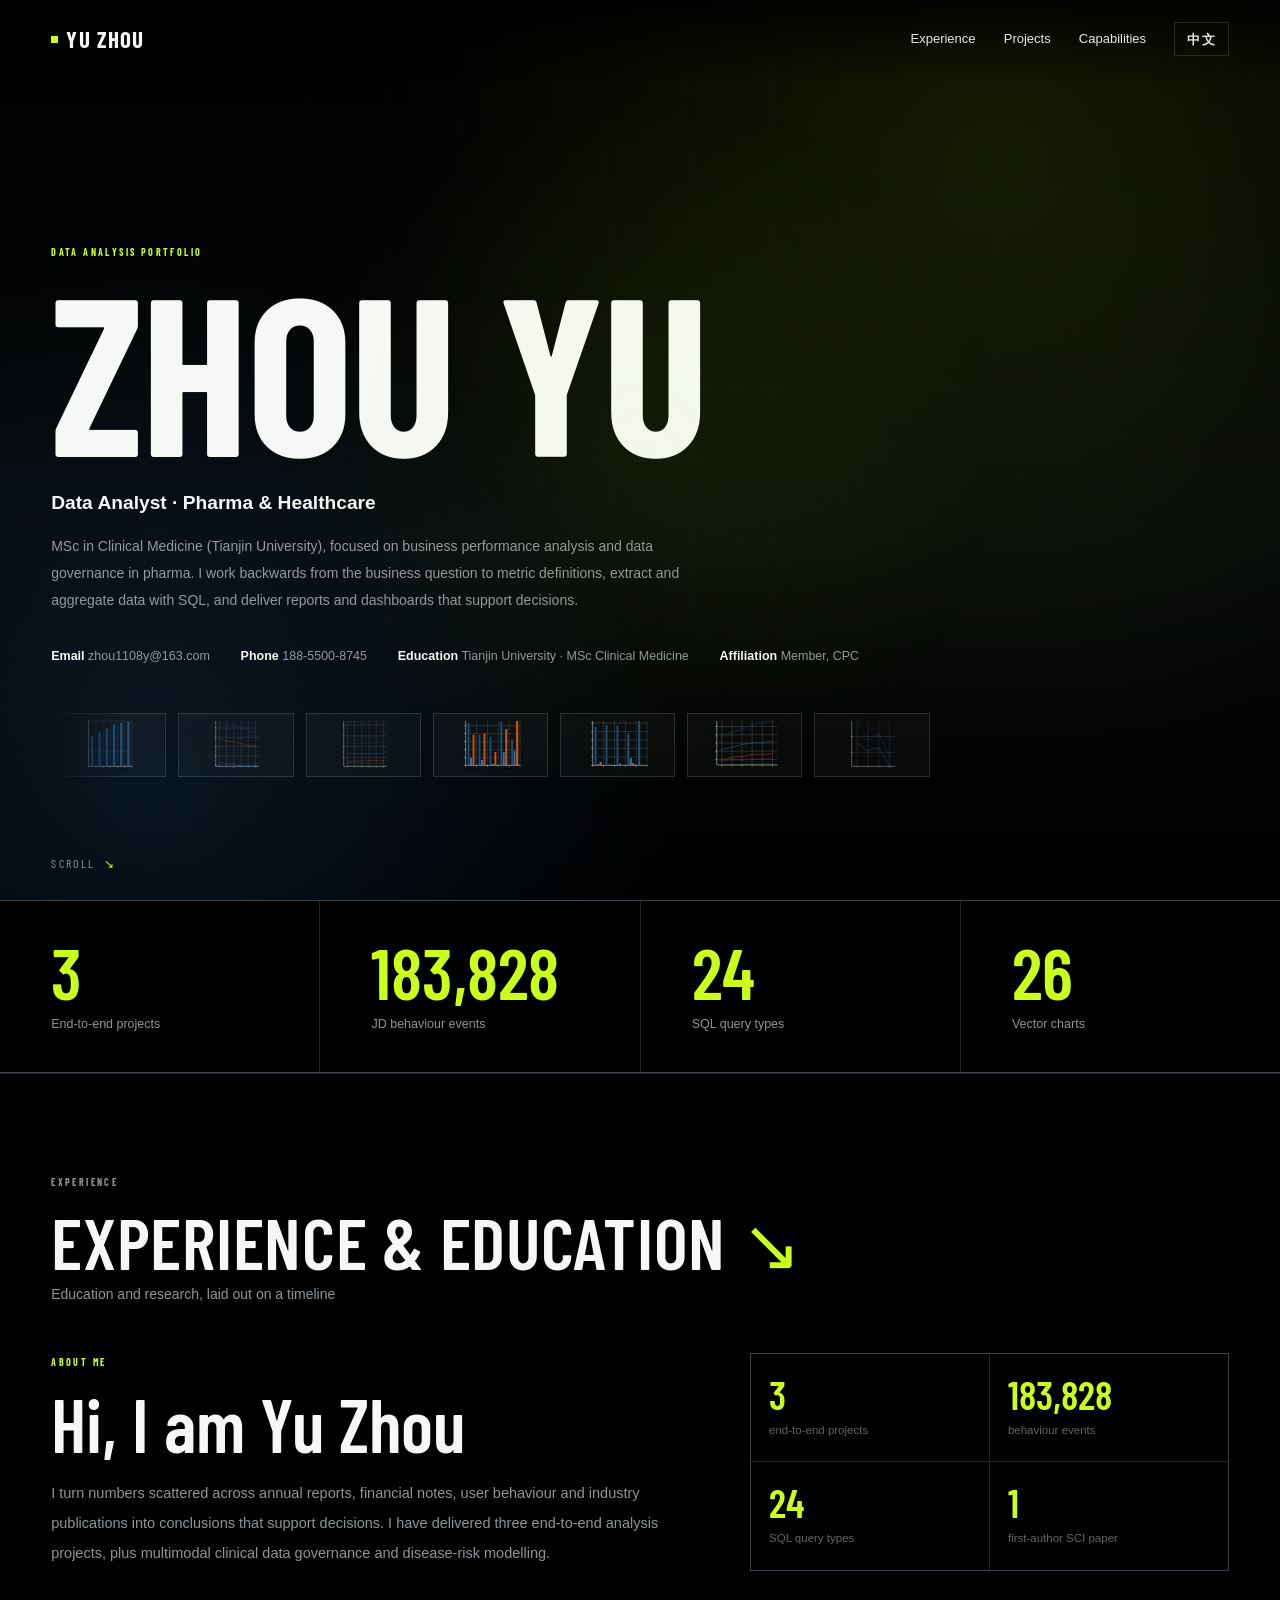
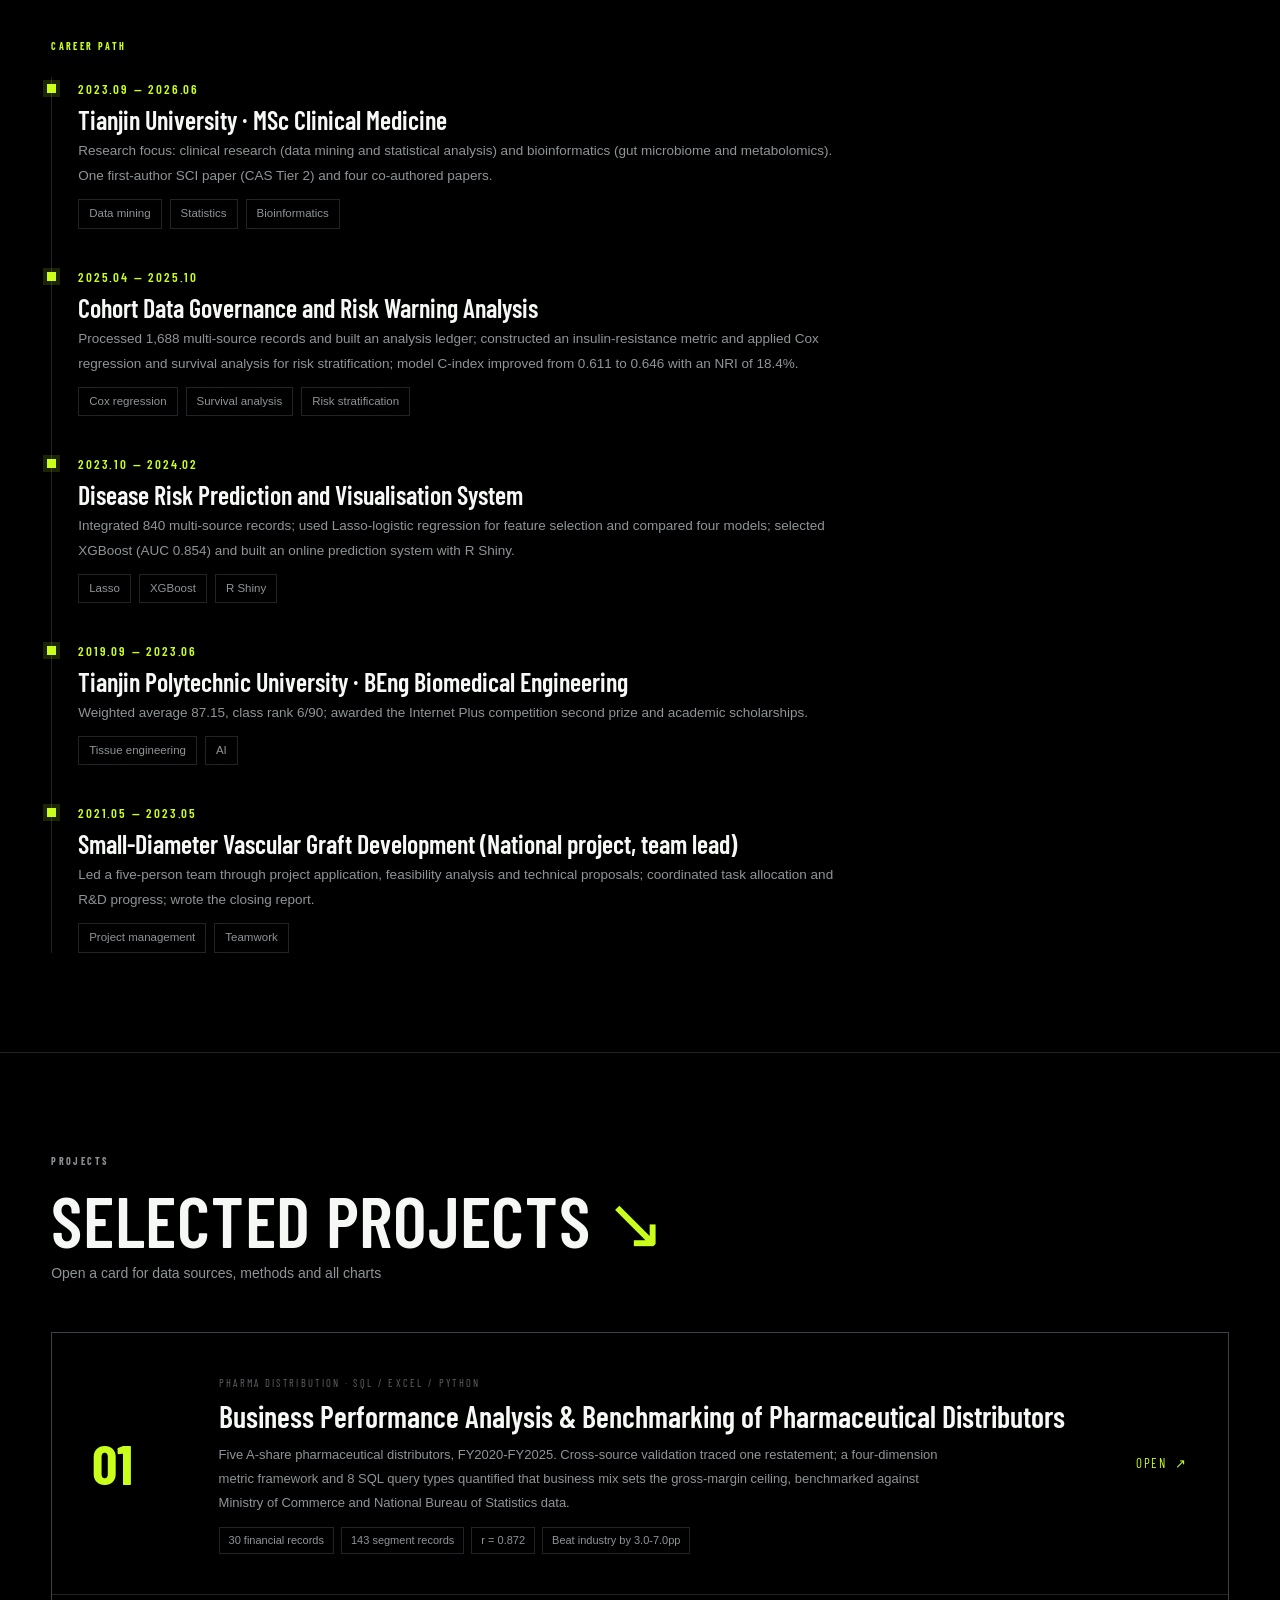
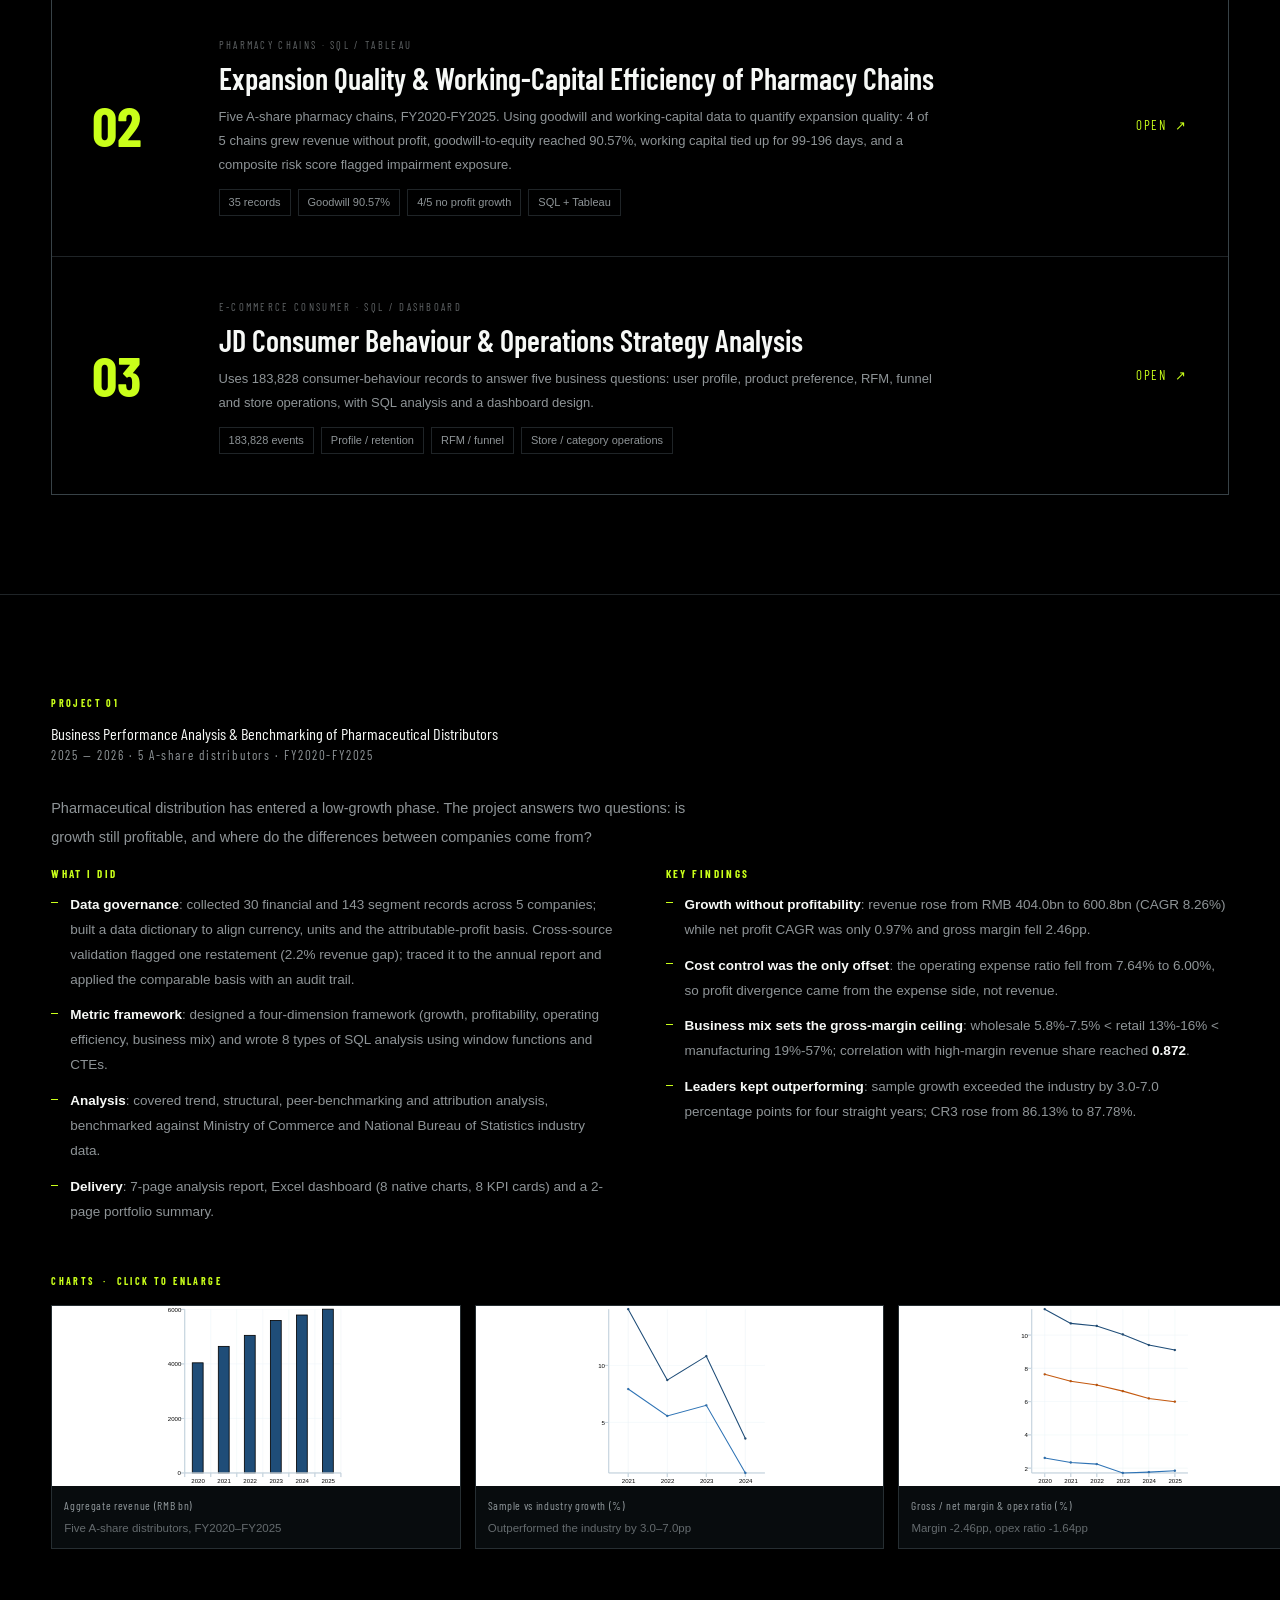
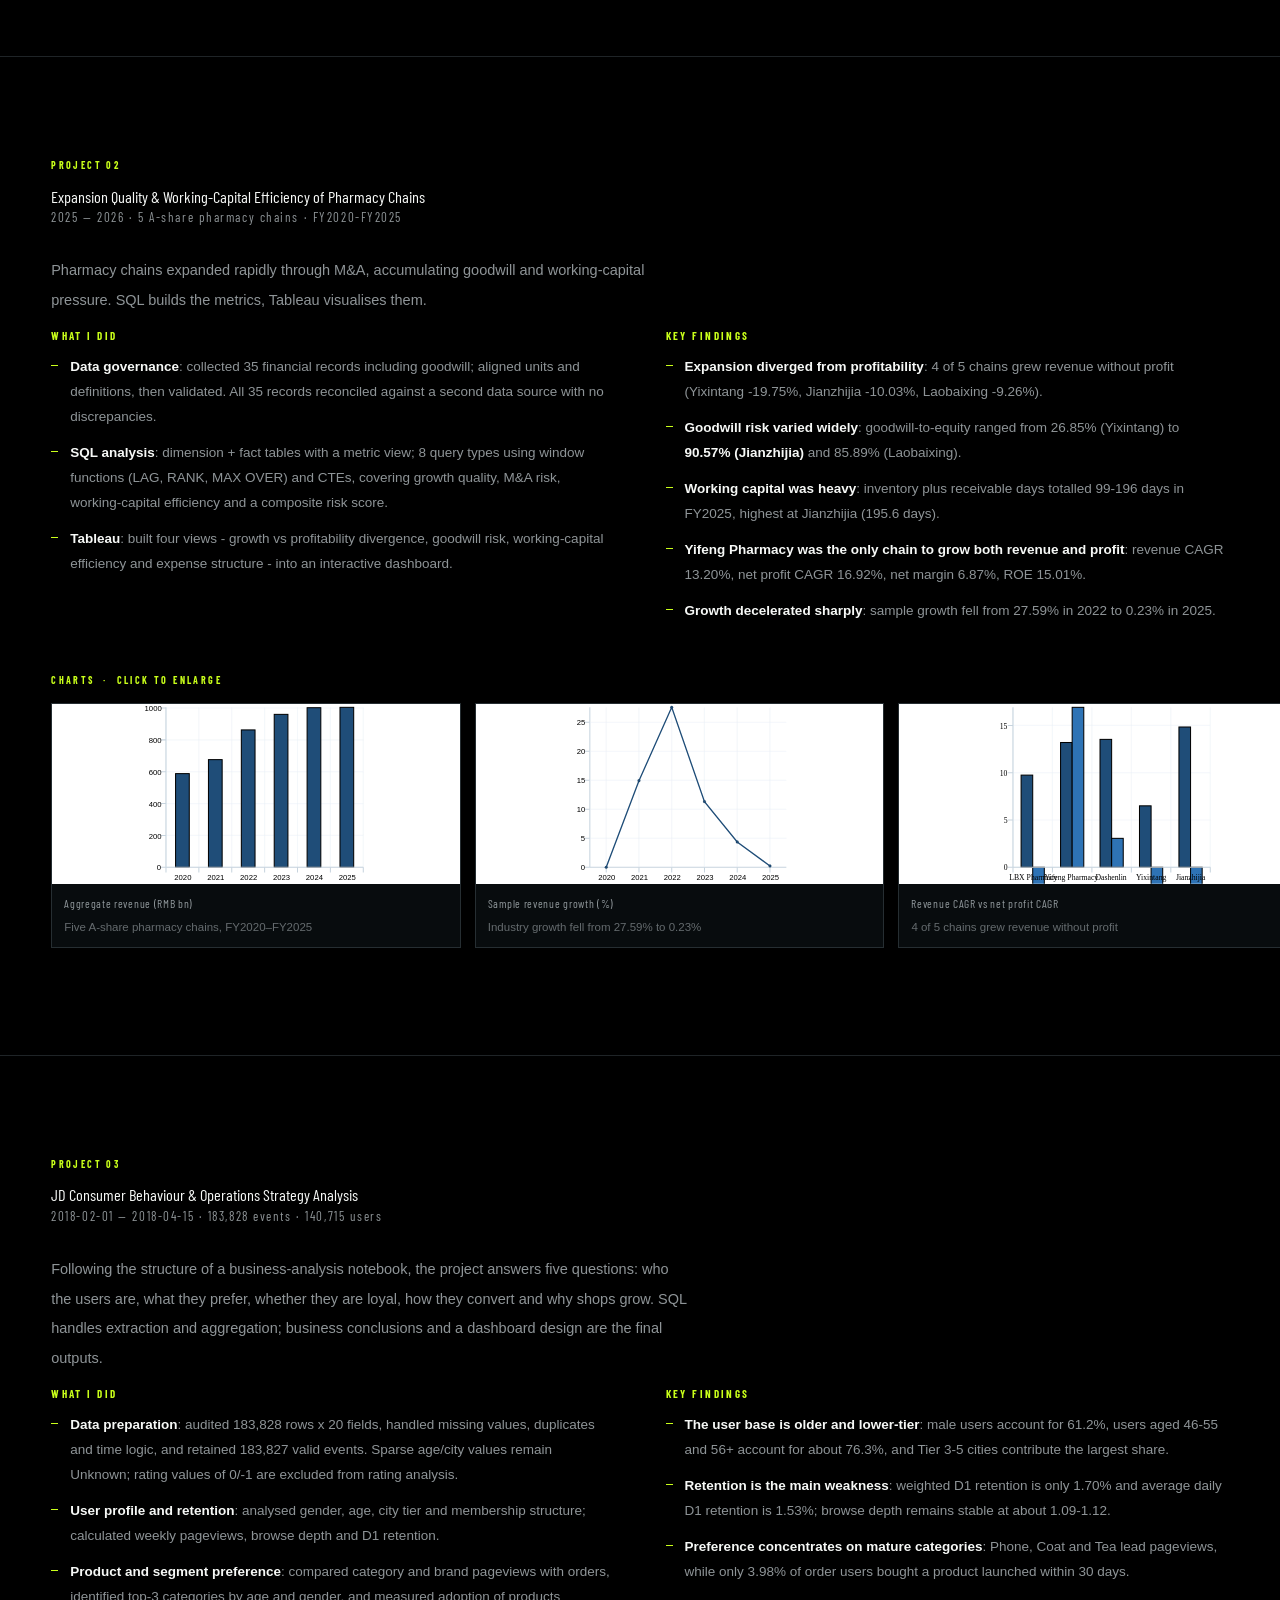
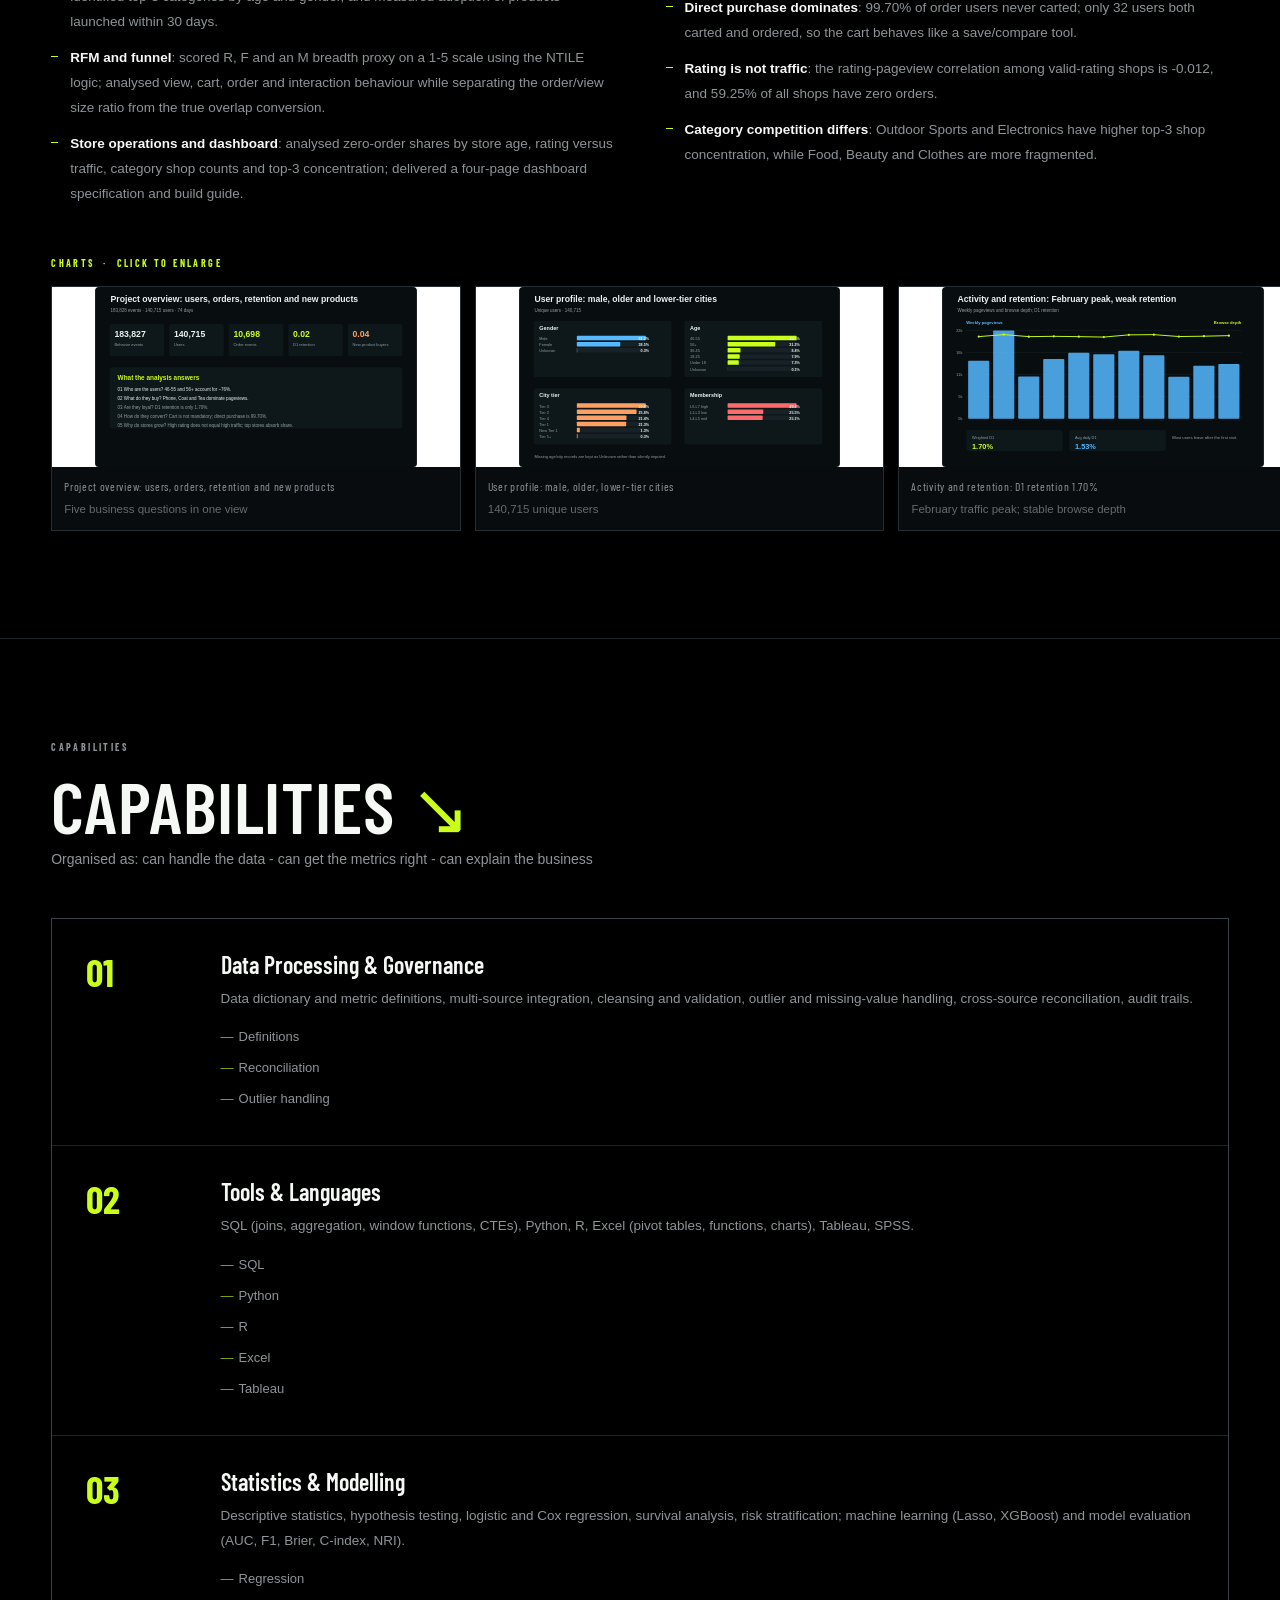
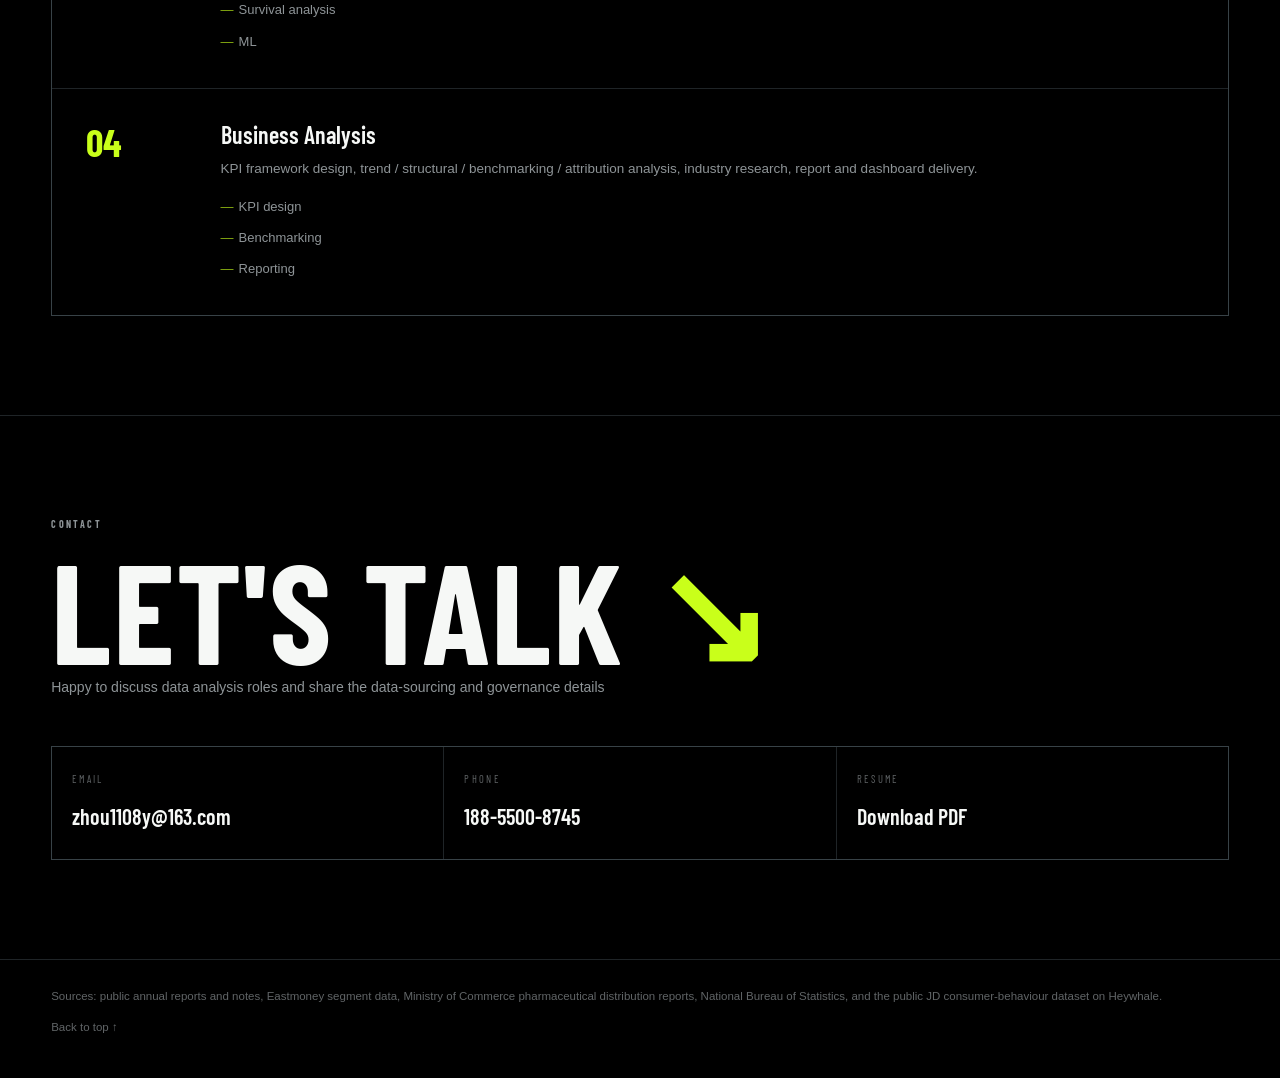
==== commit 1248f1a9: "Make portfolio HR-facing and fix project 03 card" ====
--- a/en.html
+++ b/en.html
@@ -114,6 +114,16 @@
       </div>
       <div class="wc-go">OPEN <span class="arw">&#8599;</span></div>
     </a>
+    <a class="work-card reveal d3" href="#p3">
+      <div><div class="wc-num">03</div></div>
+      <div>
+        <div class="wc-cat">E-COMMERCE CONSUMER · SQL / DASHBOARD</div>
+        <h3 class="wc-title">JD Consumer Behaviour &amp; Operations Strategy Analysis</h3>
+        <p class="wc-desc">Uses 183,828 consumer-behaviour records to answer five business questions: user profile, product preference, RFM, funnel and store operations, with SQL analysis and a dashboard design.</p>
+        <div class="wc-tags"><span>183,828 events</span><span>Profile / retention</span><span>RFM / funnel</span><span>Store / category operations</span></div>
+      </div>
+      <div class="wc-go">OPEN <span class="arw">&#8599;</span></div>
+    </a>
     </div>
   </section>
 
@@ -145,8 +155,6 @@
       <figure class="g-item"><img src="assets/charts/en/p1-fig09.svg" alt="Attribution of net margin change"><figcaption>Attribution of net margin change<span class="note">Decomposing margin and opex effects</span></figcaption></figure>
       <figure class="g-item"><img src="assets/charts/en/p1-fig10.svg" alt="High-margin share vs gross margin"><figcaption>High-margin share vs gross margin<span class="note">Scatter: r = 0.872 (n = 30)</span></figcaption></figure>
     </div></div>
-    <div class="dl">      <a href="assets/data/p1_cleaned_data.csv" download>Dataset CSV</a>
-      <a href="assets/data/p1_sql_analysis.sql" download>SQL script</a></div>
   </section>
 
   <section id="p2" class="section project">
@@ -173,9 +181,6 @@
       <figure class="g-item"><img src="assets/charts/en/p2-fig05.svg" alt="Working-capital days"><figcaption>Working-capital days<span class="note">Inventory plus receivable days</span></figcaption></figure>
       <figure class="g-item"><img src="assets/charts/en/p2-fig06.svg" alt="Gross margin / SG&A / net margin"><figcaption>Gross margin / SG&A / net margin<span class="note">~35% margin eroded by selling expenses</span></figcaption></figure>
     </div></div>
-    <div class="dl">      <a href="assets/data/p2_cleaned_data.csv" download>Dataset CSV</a>
-      <a href="assets/data/p2_sql_analysis.sql" download>SQL script</a>
-      <a href="assets/data/p2_tableau_build_guide.md" download>Tableau guide</a></div>
   </section>
 
   <section id="p3" class="section project">
@@ -209,11 +214,6 @@
       <figure class="g-item"><img src="assets/charts/en/p3-fig09.svg" alt="Store operations: rating is not traffic"><figcaption>Store operations: rating is not traffic<span class="note">Zero-order shops remain common in both groups</span></figcaption></figure>
       <figure class="g-item"><img src="assets/charts/en/p3-fig10.svg" alt="Category competition: outdoor and electronics concentrate"><figcaption>Category competition: outdoor and electronics concentrate<span class="note">Higher top-3 shop order share</span></figcaption></figure>
     </div></div>
-    <div class="dl">      <a href="assets/data/p3_project_report.md" download>Chinese report</a>
-      <a href="assets/data/p3_project_report_en.md" download>English report</a>
-      <a href="assets/data/p3_sql_analysis.sql" download>SQL script</a>
-      <a href="assets/data/p3_finebi_dashboard_guide.md" download>Dashboard guide</a>
-      <a href="assets/data/p3_key_metrics.csv" download>Key metrics CSV</a></div>
   </section>
 
   <section class="section" id="strengths">
